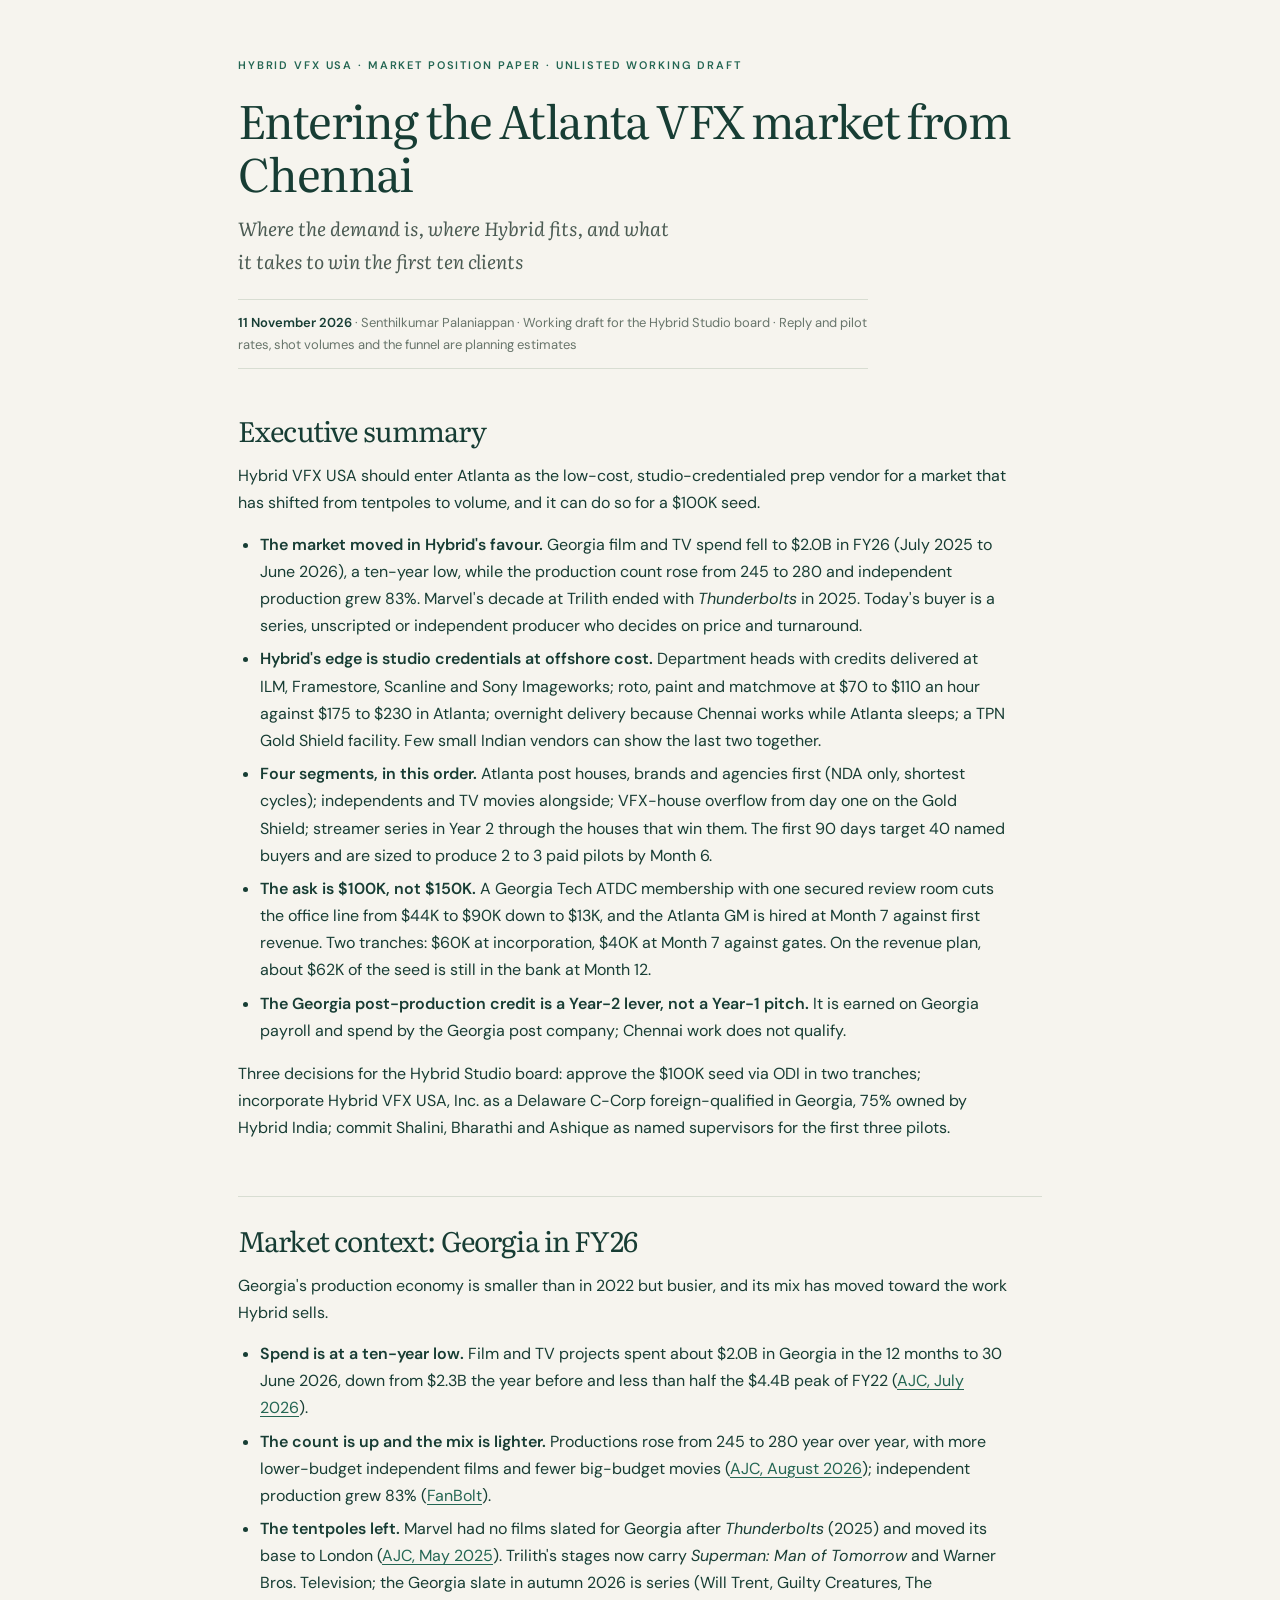
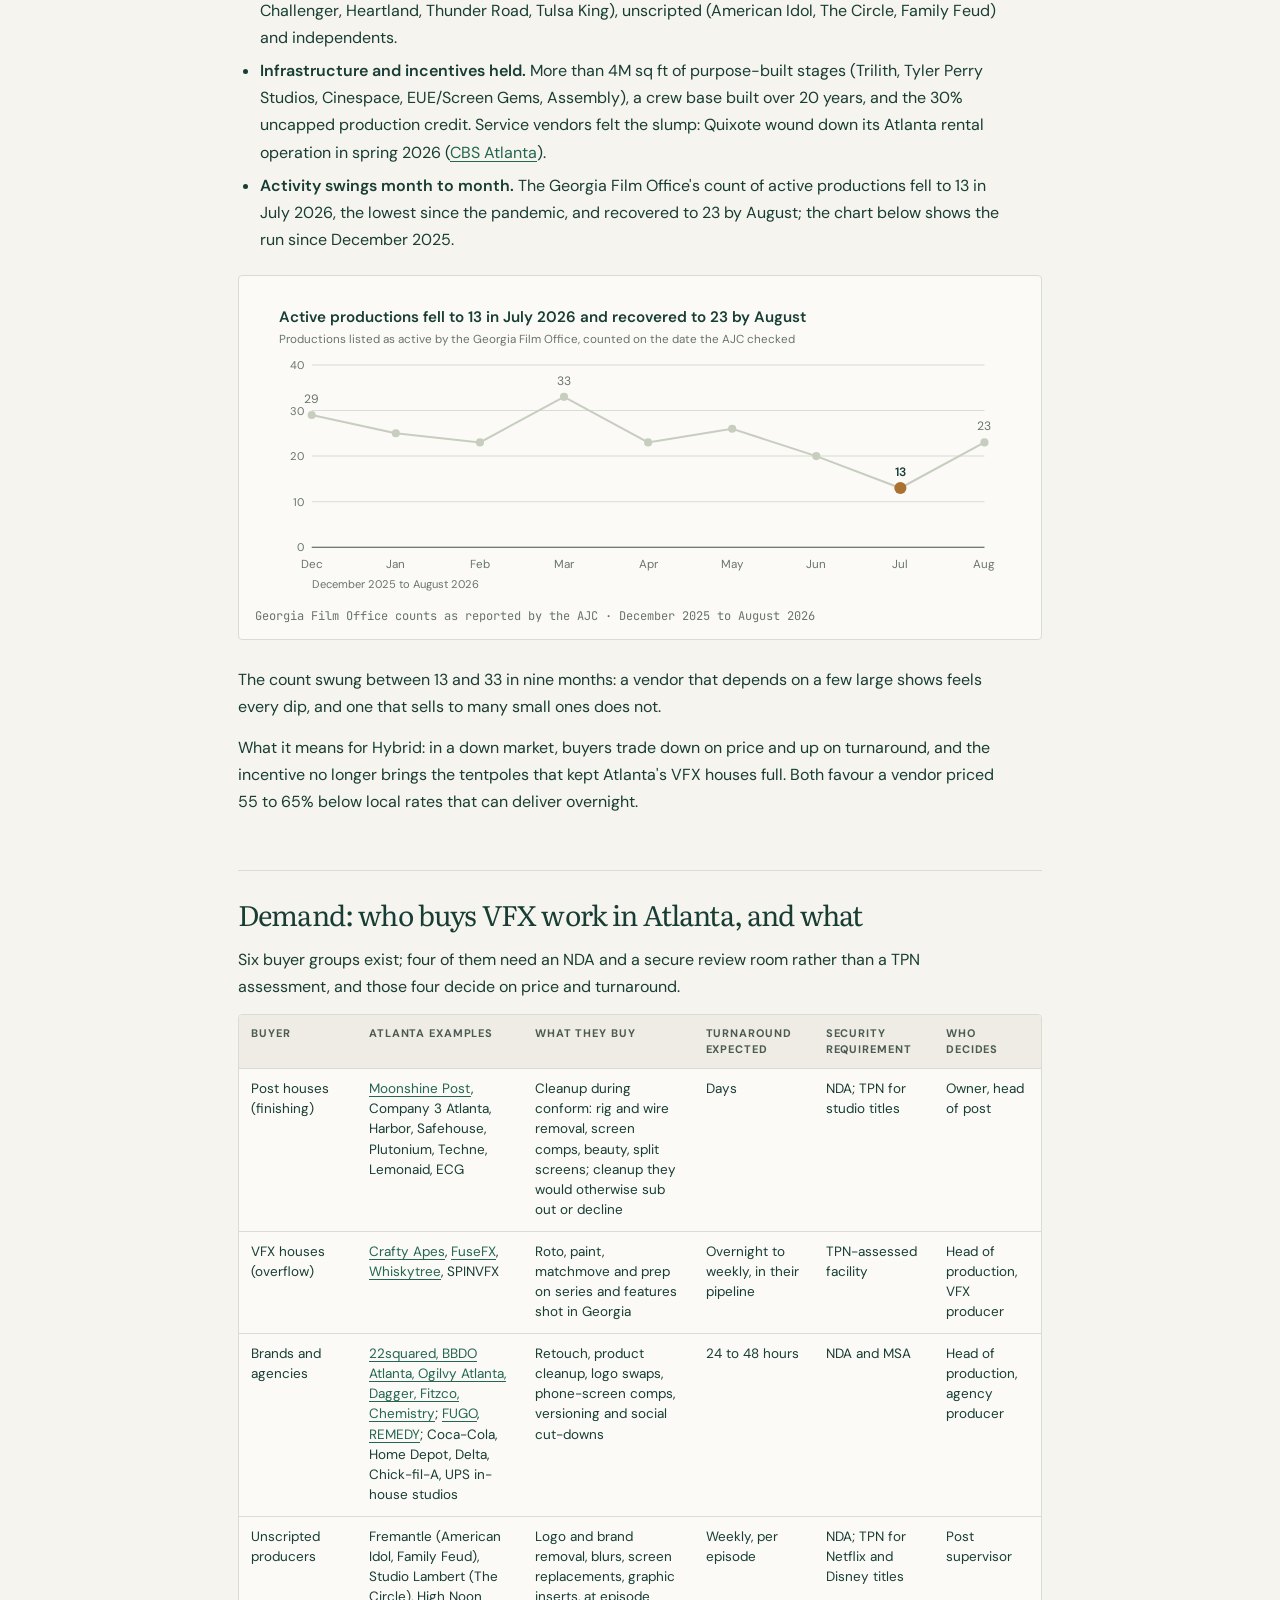
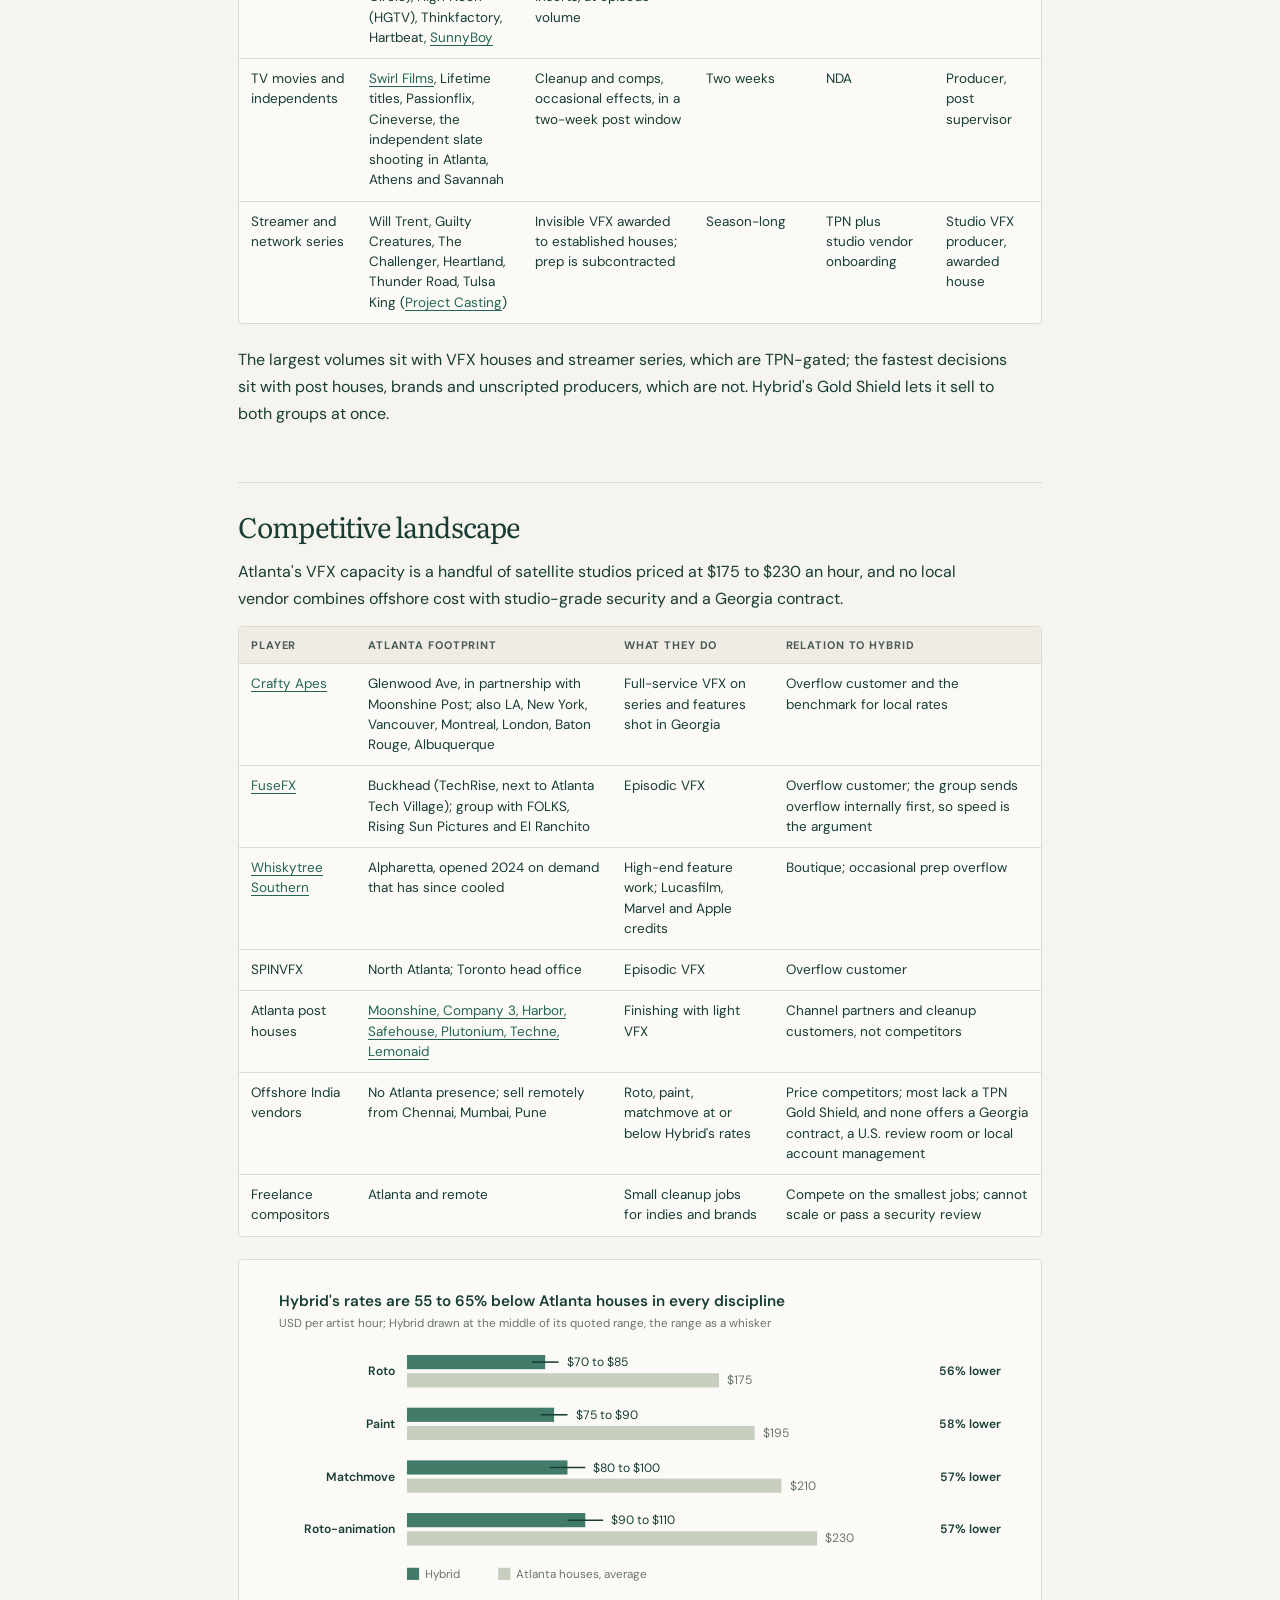
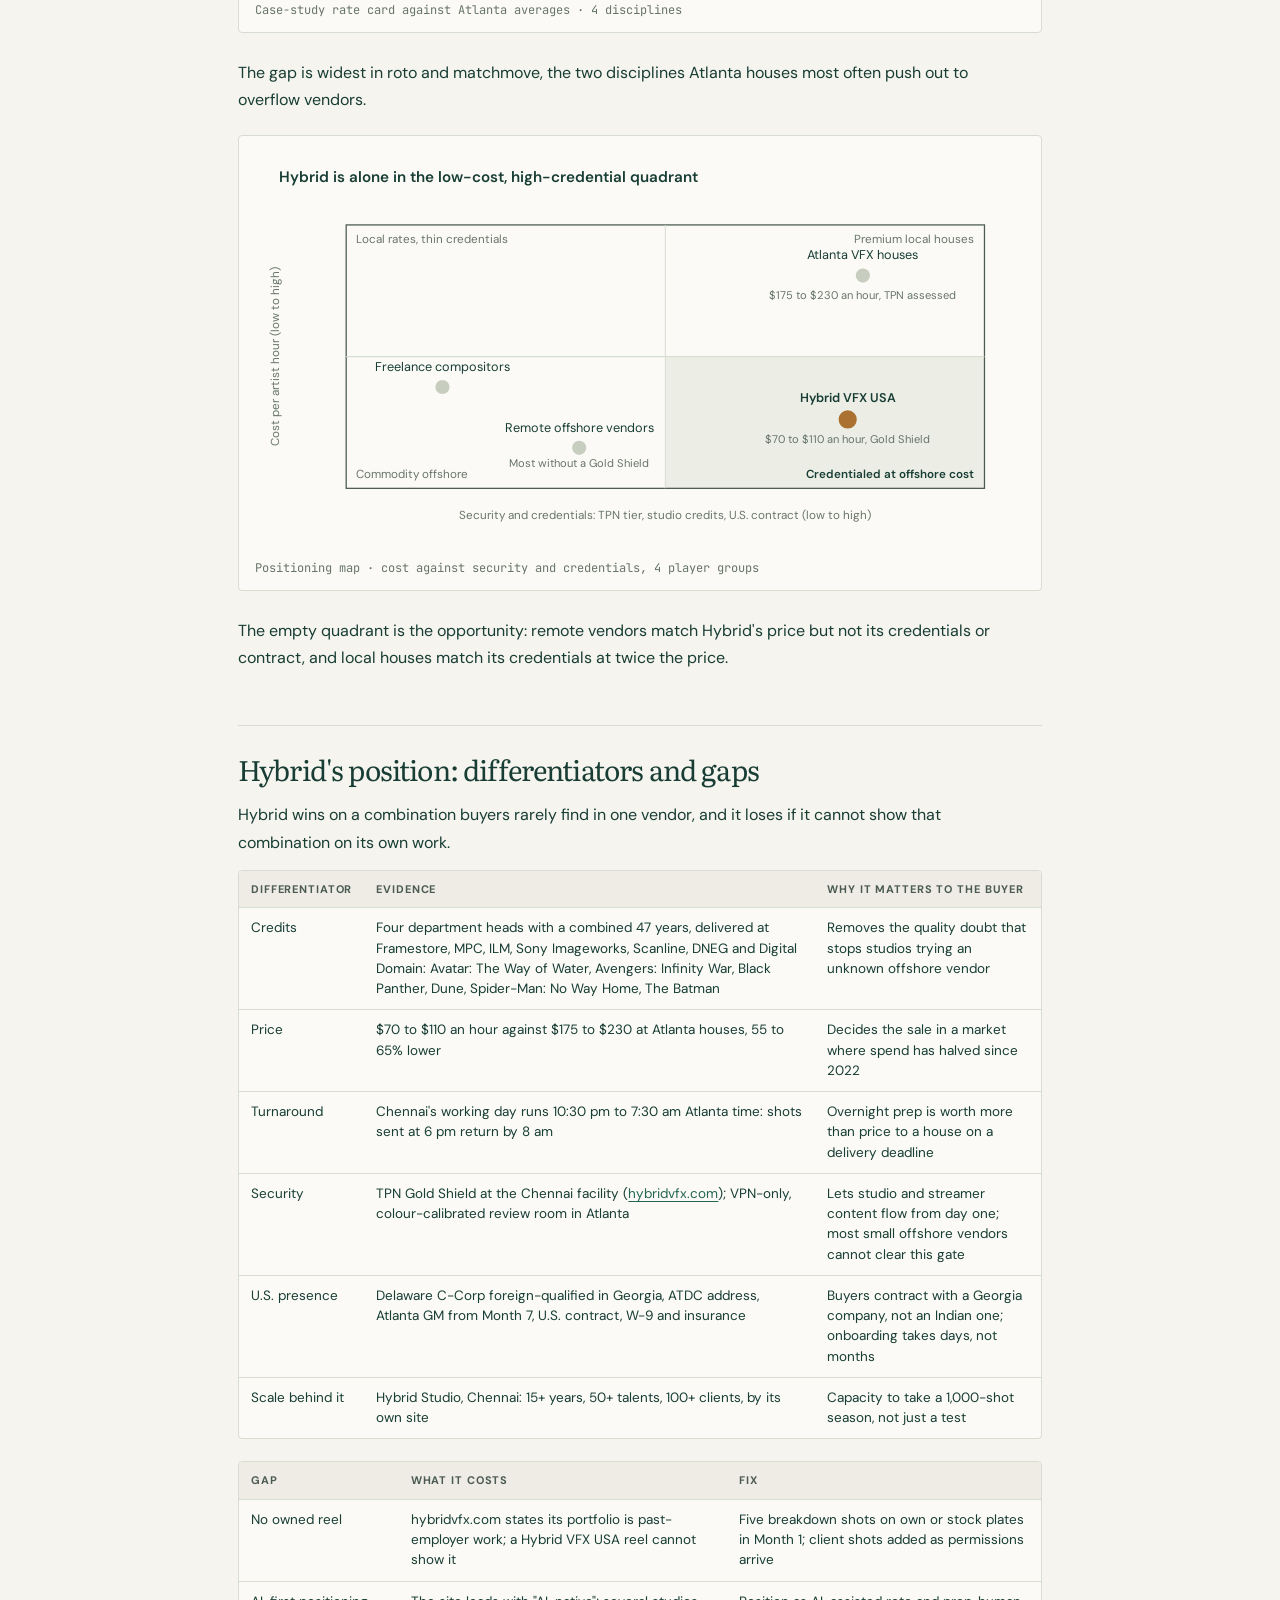
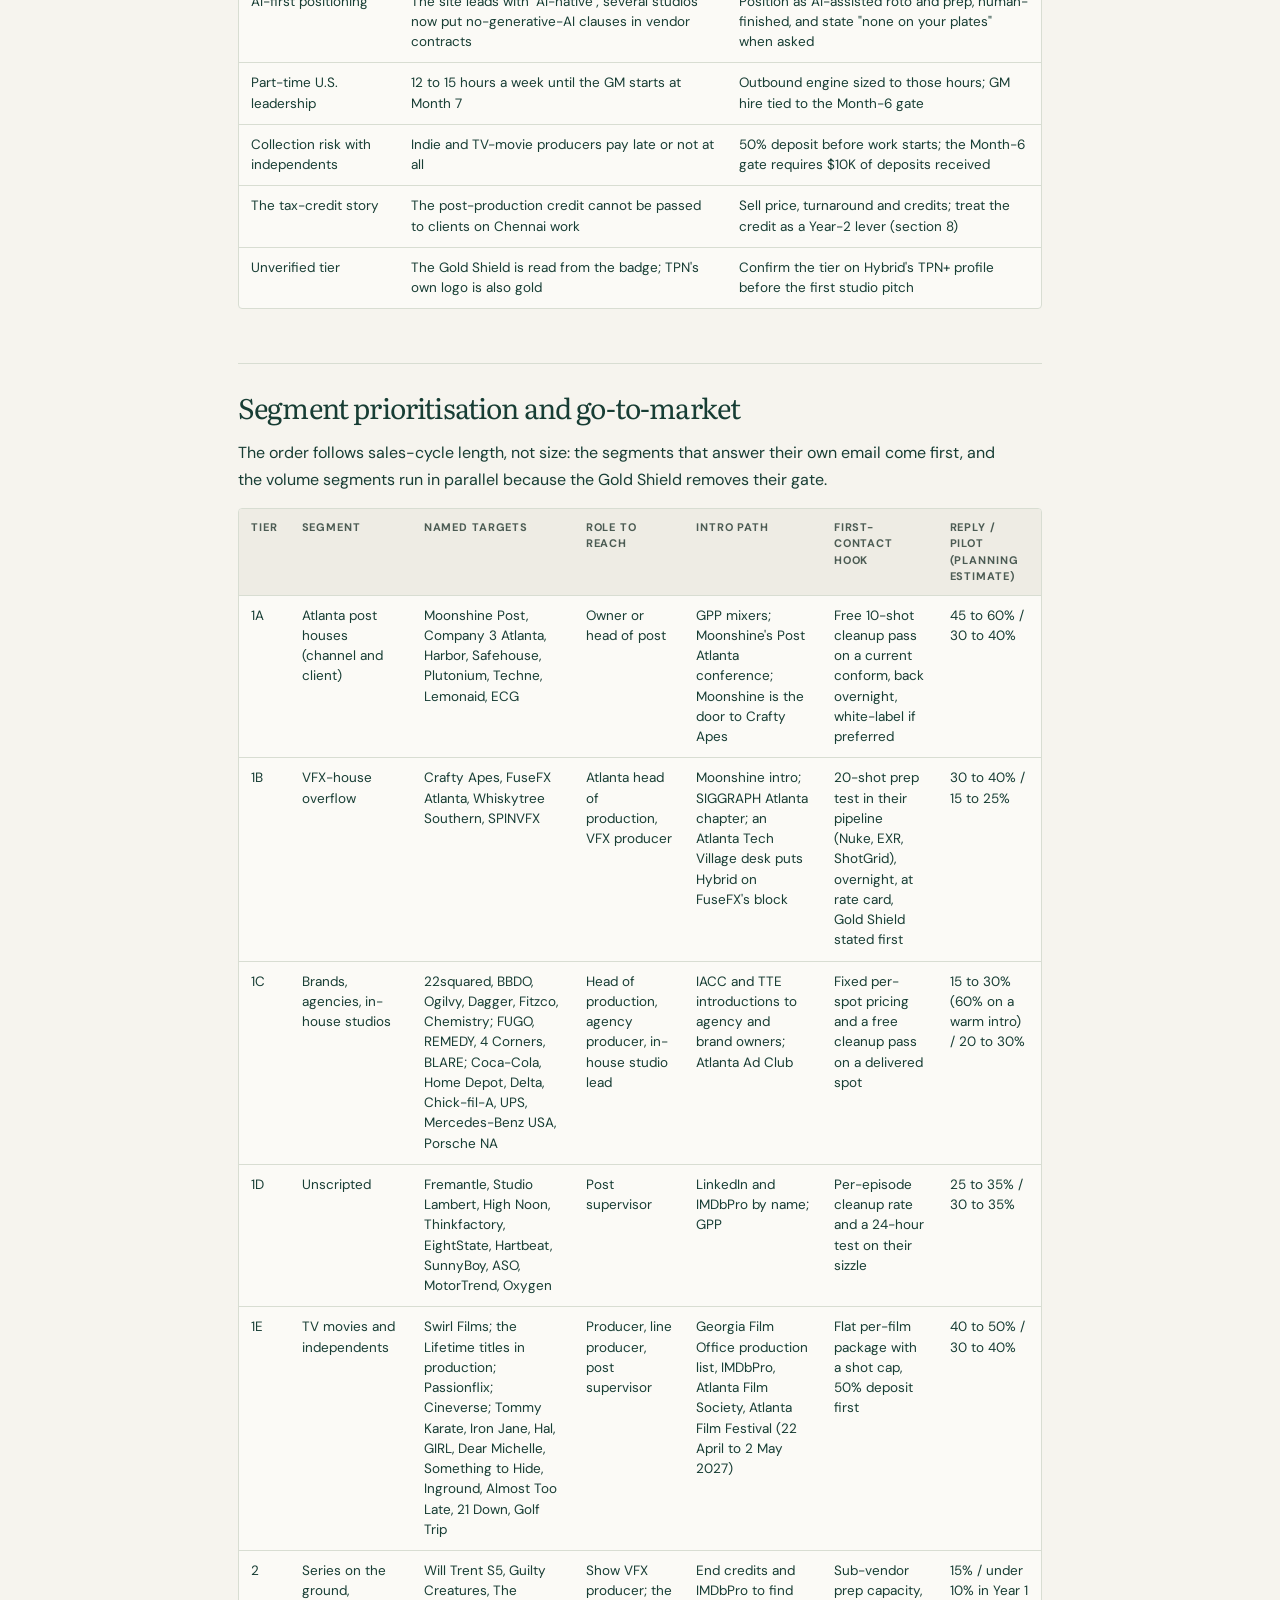
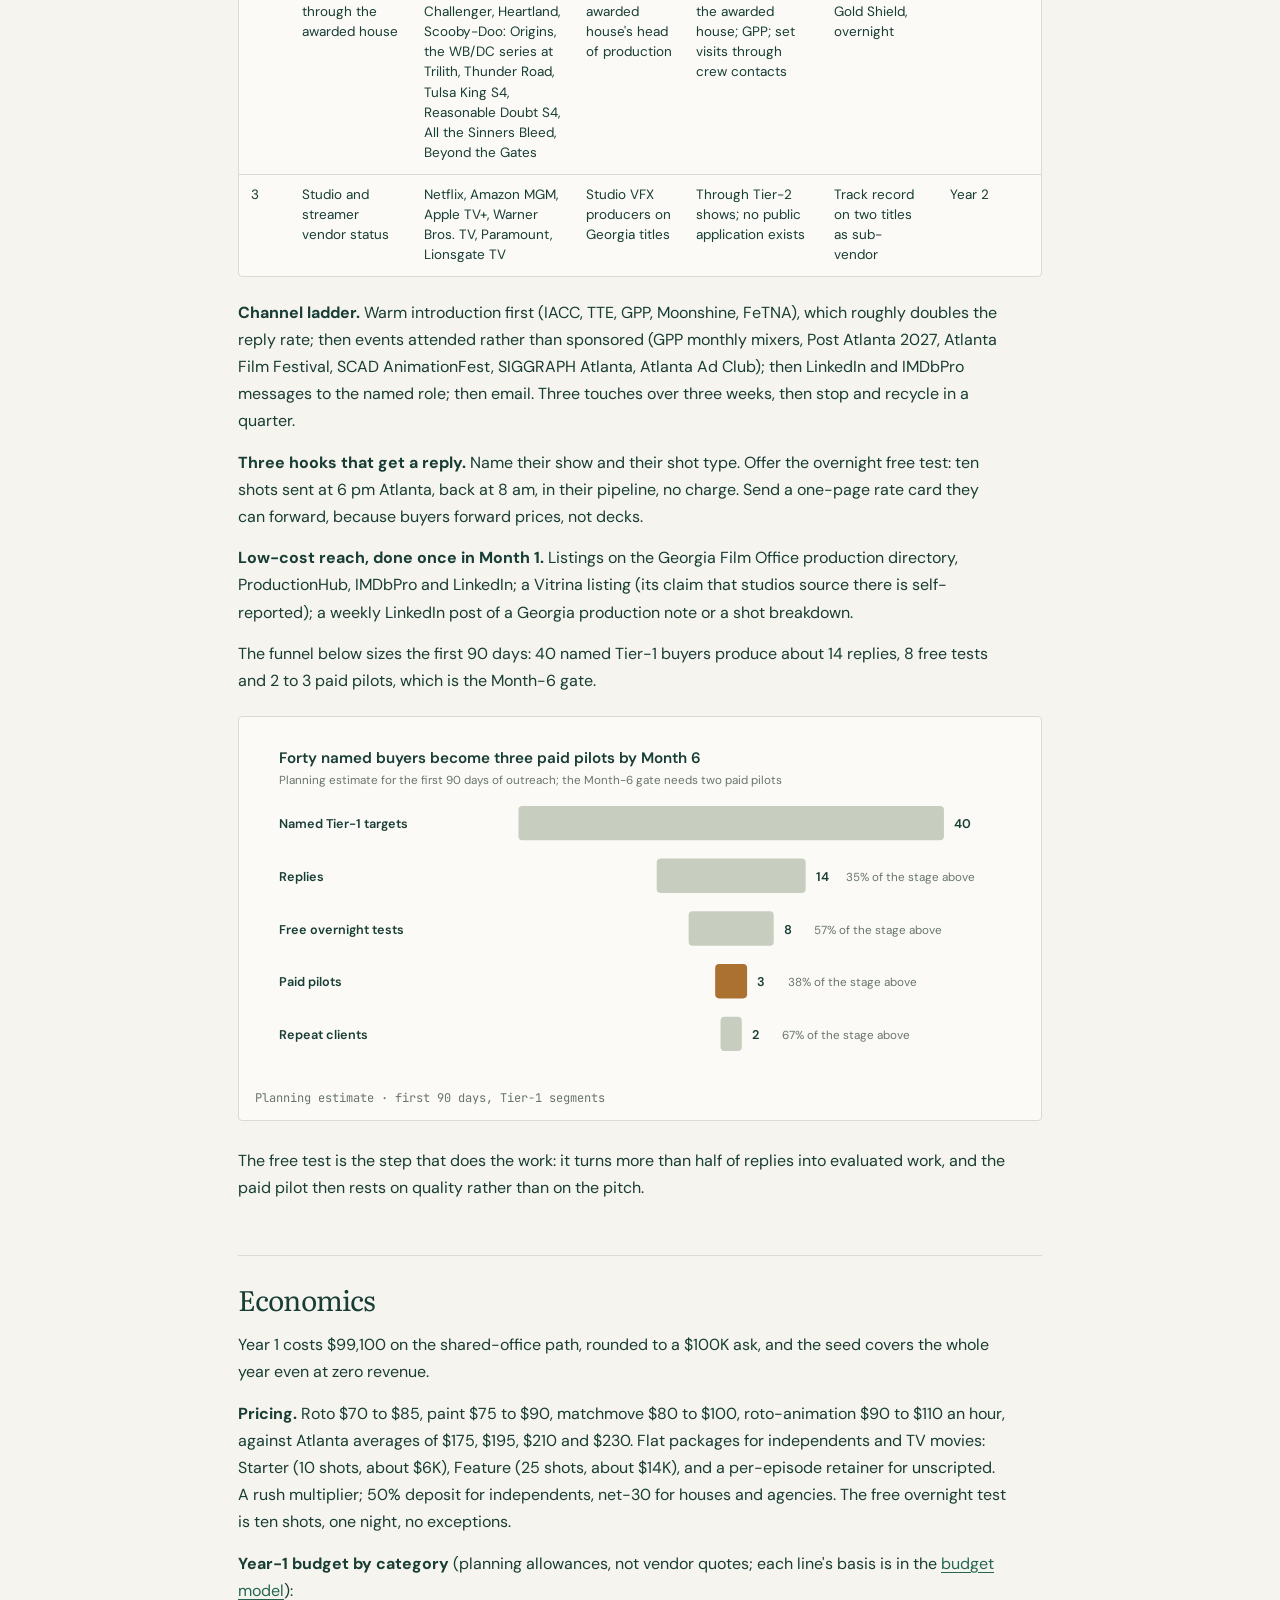
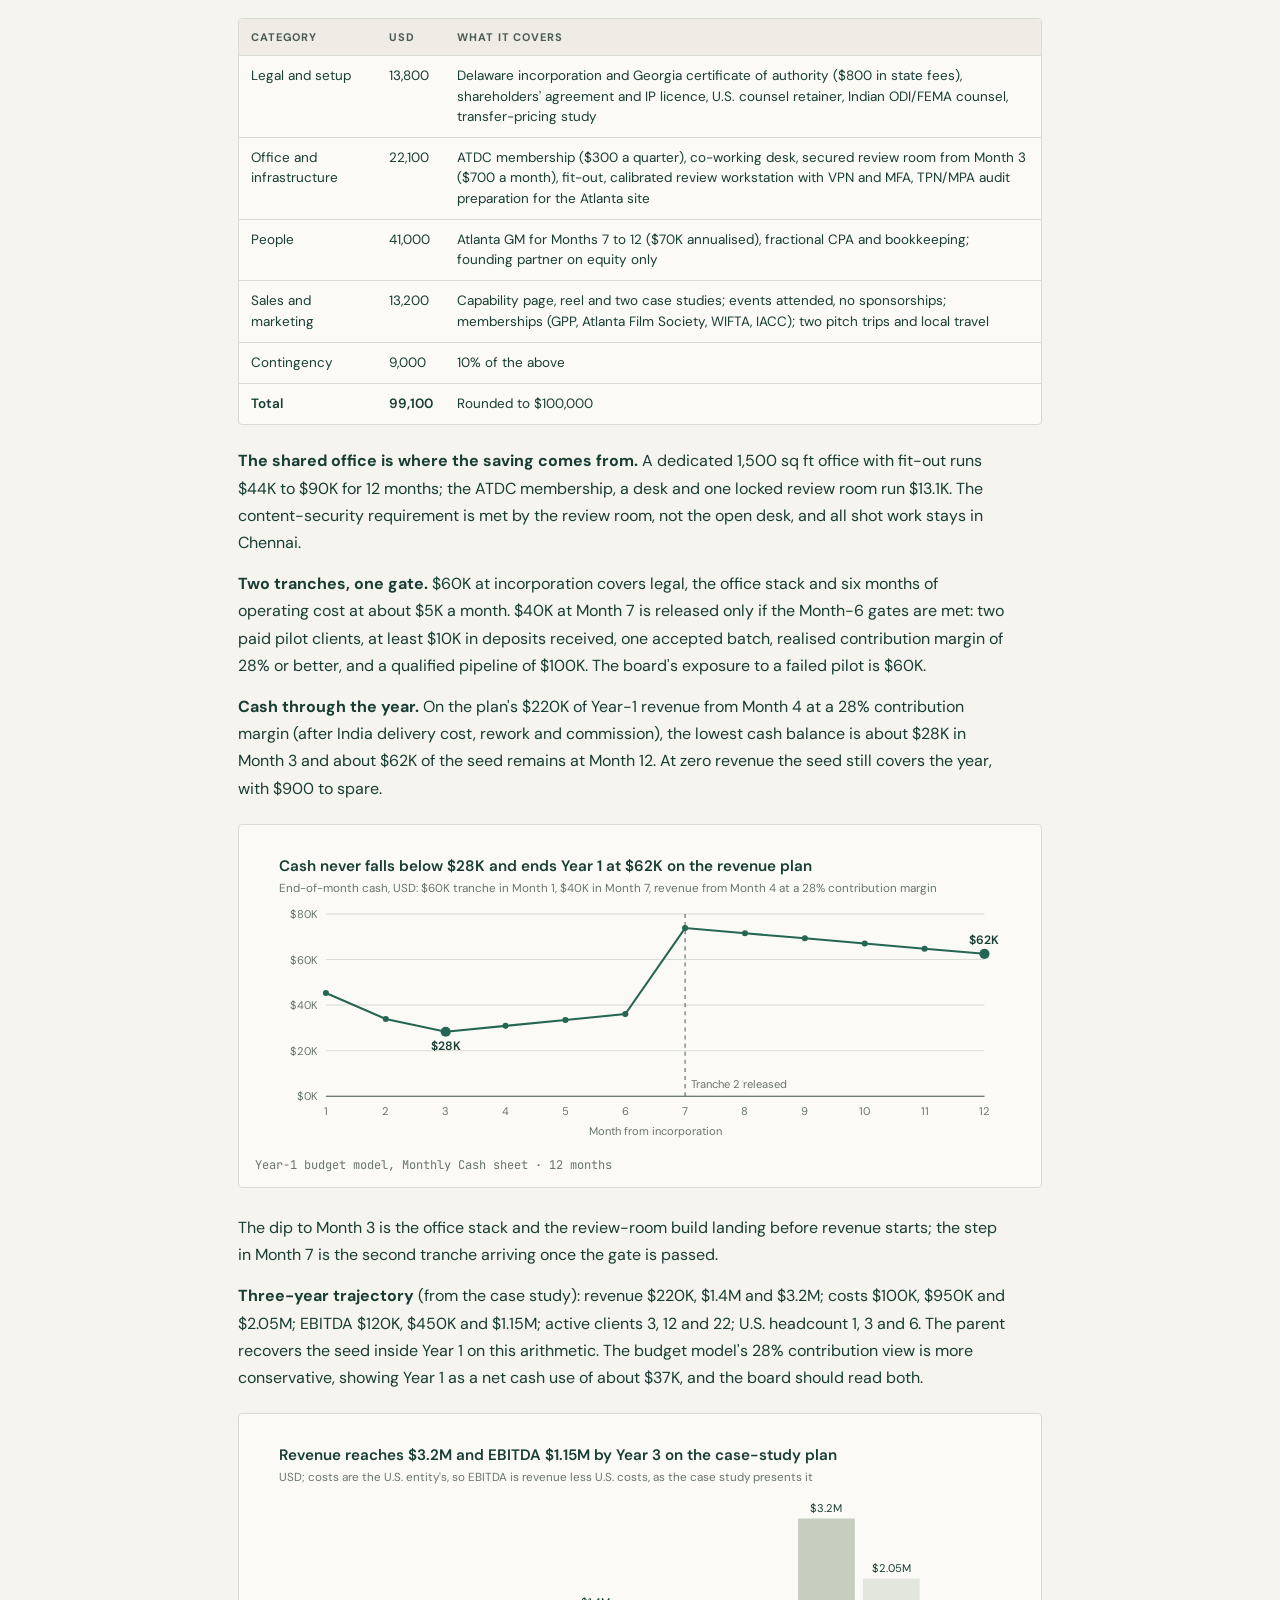
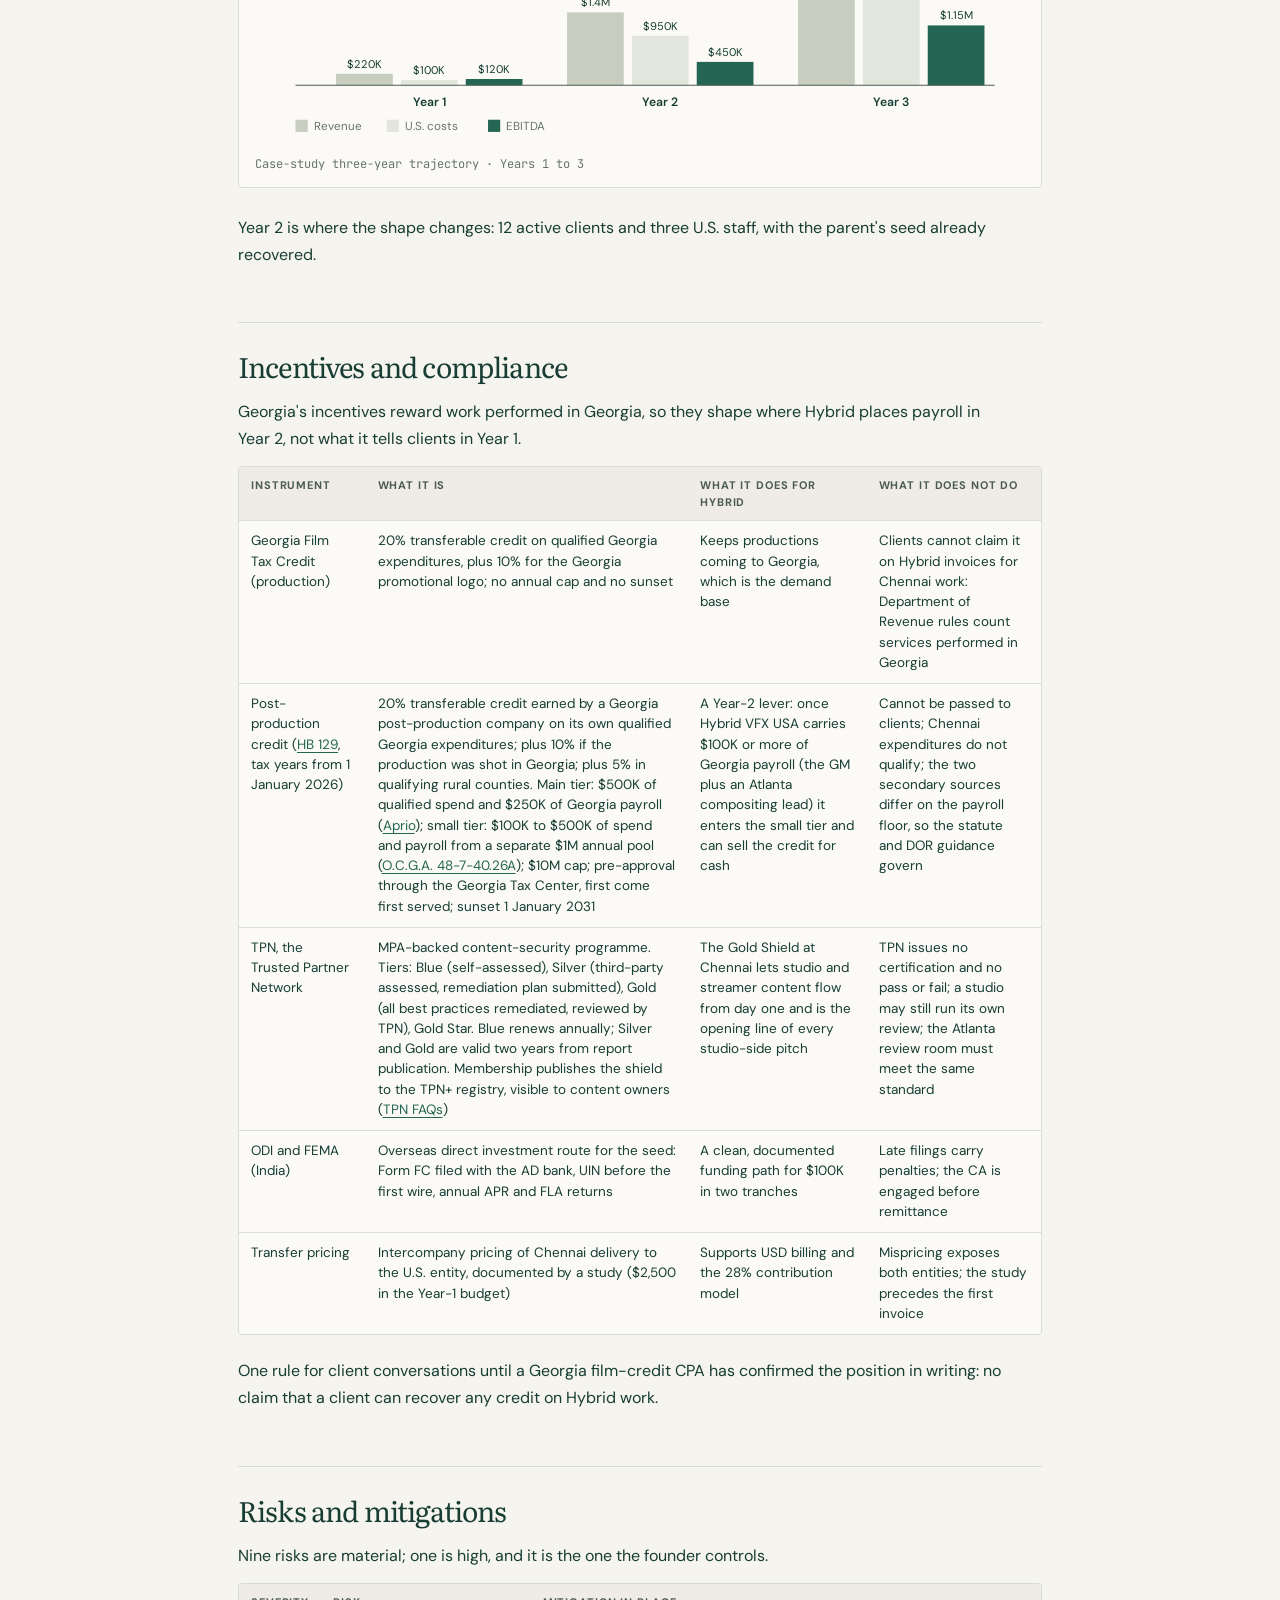
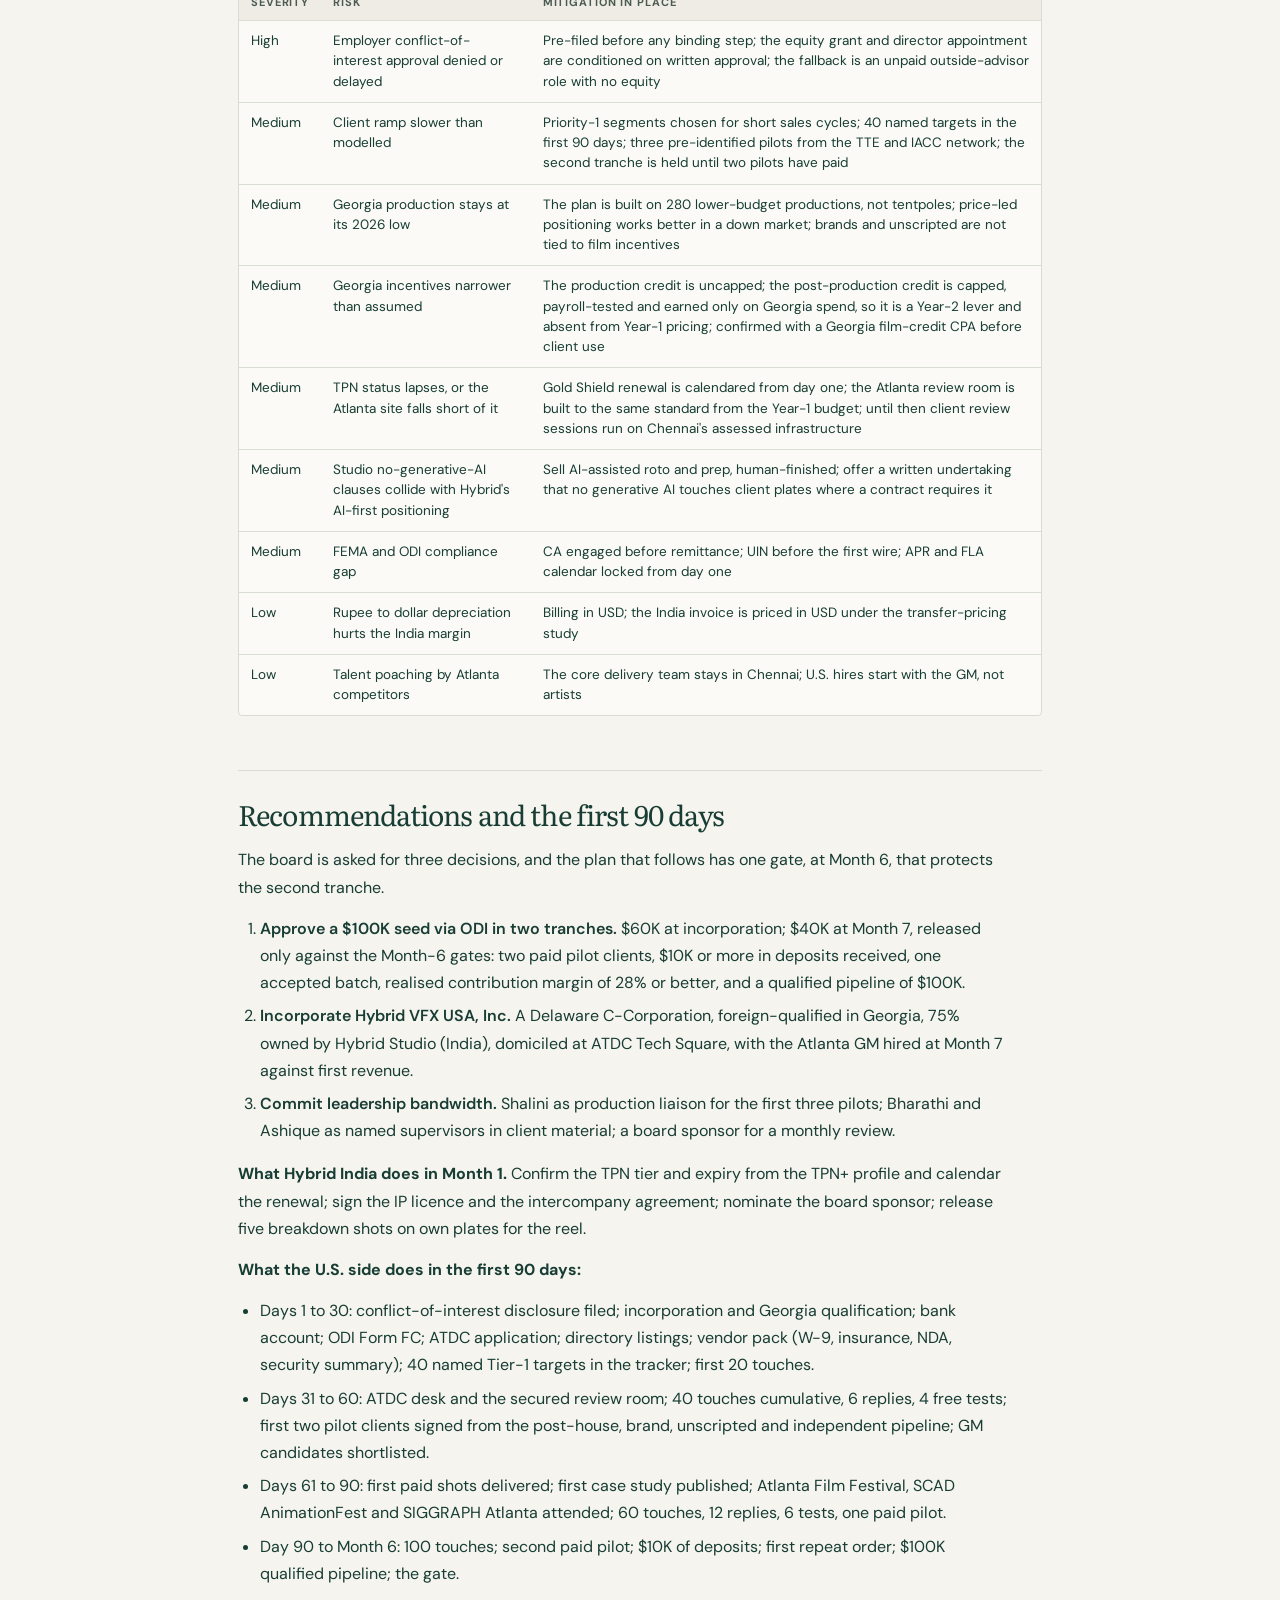
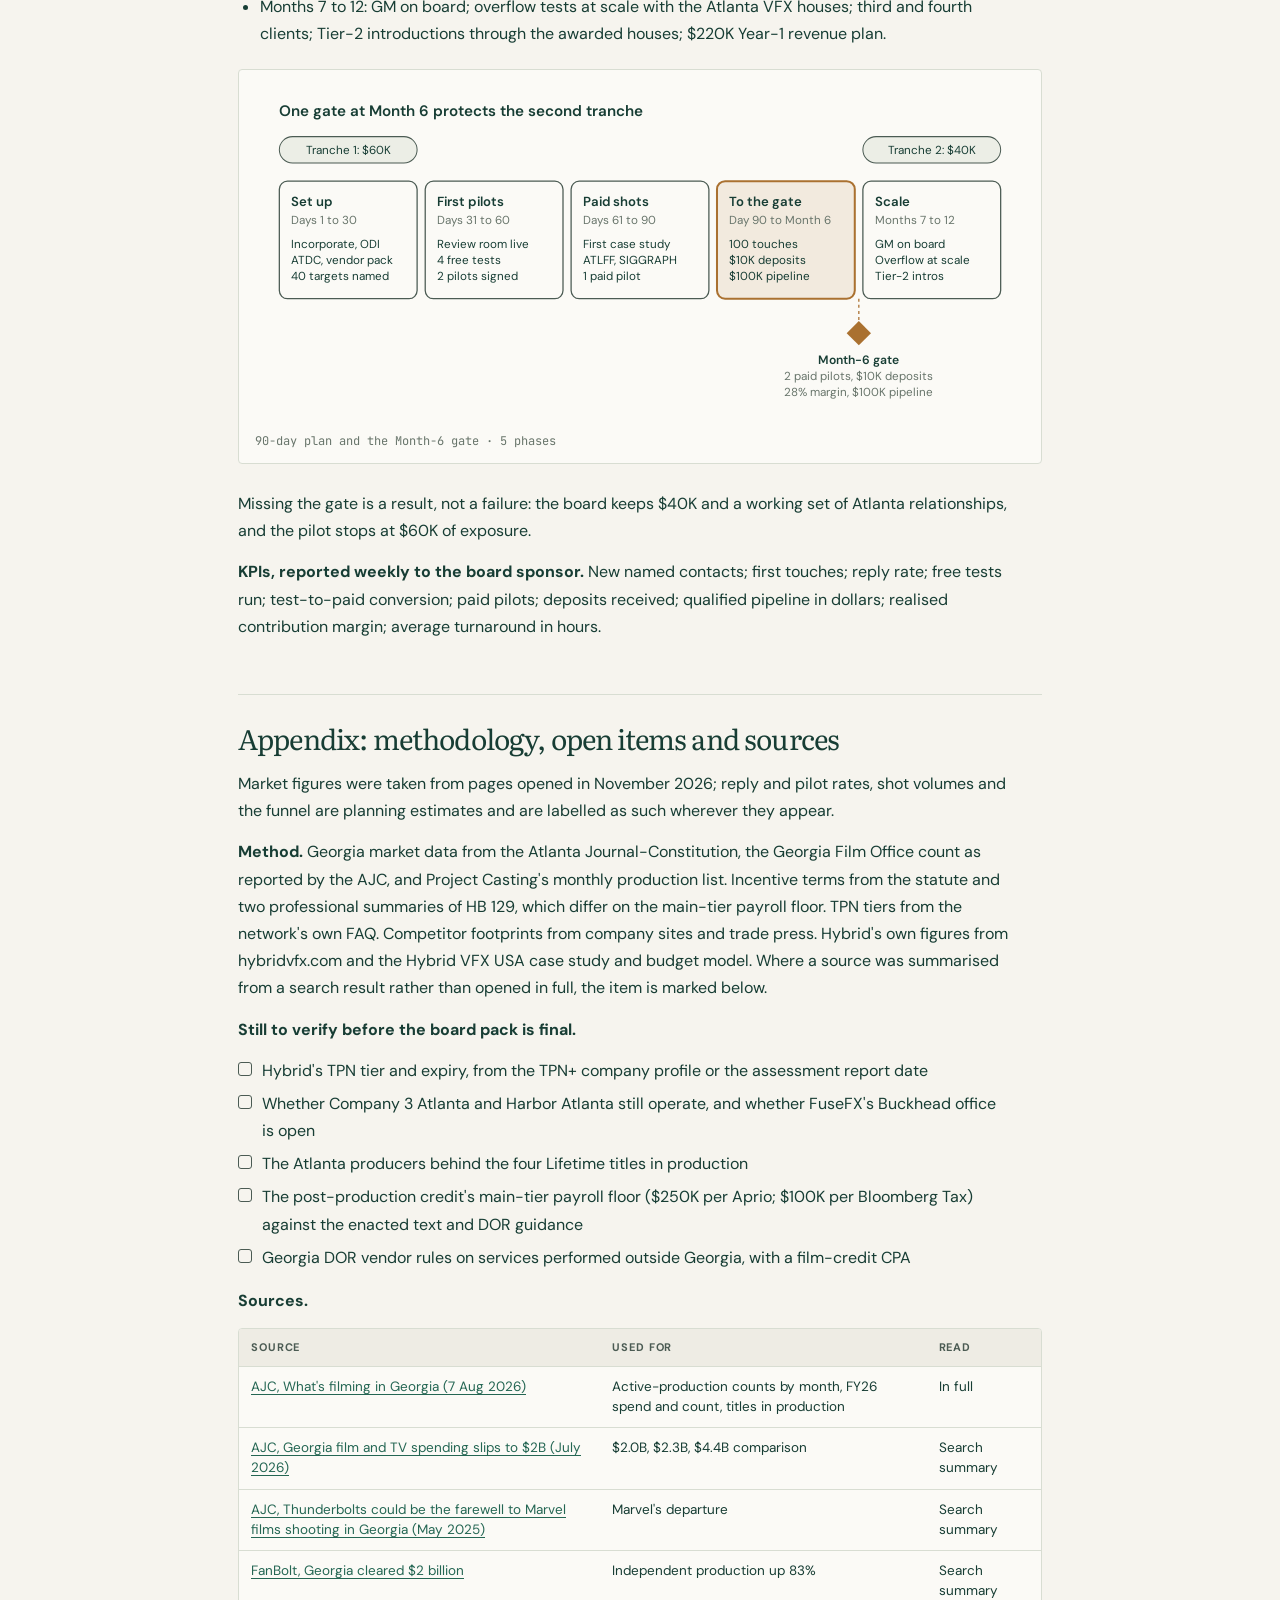
==== ventures/hybrid-vfx-usa-market-position.html @ b608e088 "Hybrid VFX USA: unlisted market position paper page Static page with seven inline SVG exhibits; mark" ====
<!DOCTYPE html>
<html lang="en">
<head>
<meta charset="utf-8">
<meta name="viewport" content="width=device-width, initial-scale=1">
<meta name="robots" content="noindex, nofollow, noarchive">
<title>Hybrid VFX USA — Market Position Paper</title>
<link rel="preconnect" href="https://fonts.googleapis.com">
<link rel="preconnect" href="https://fonts.gstatic.com" crossorigin>
<link href="https://fonts.googleapis.com/css2?family=DM+Sans:wght@400;500;600;700&family=Literata:ital,opsz,wght@0,7..72,400;0,7..72,500;1,7..72,400&family=JetBrains+Mono:wght@400;500&display=swap" rel="stylesheet">
<style>
:root{--paper:#f6f4ee;--paper-2:#eeece4;--ink:#173d34;--ink-2:#4b5b53;--mute:#68756b;--teal:#246653;--ochre:#aa7130;--rule:#d8ddd2;--sans:"DM Sans",Arial,sans-serif;--serif:"Literata",Georgia,serif;--mono:"JetBrains Mono",ui-monospace,monospace}
*{box-sizing:border-box}
body{margin:0;background:var(--paper);color:var(--ink);font-family:var(--sans);font-size:16px;line-height:1.7;-webkit-font-smoothing:antialiased}
a{color:var(--teal);text-decoration-thickness:1px;text-underline-offset:3px}
.wrap{max-width:860px;margin:0 auto;padding:56px 28px 80px}
.kicker{font-size:11px;font-weight:600;letter-spacing:.17em;text-transform:uppercase;color:var(--teal);margin:0 0 18px}
h1{font-family:var(--serif);font-weight:400;font-size:clamp(32px,4.4vw,46px);line-height:1.15;letter-spacing:-.035em;margin:0 0 14px}
.sub{font-family:var(--serif);font-style:italic;font-size:19px;color:var(--ink-2);margin:0 0 22px;max-width:40ch}
.byline{font-size:13px;color:var(--mute);border-top:1px solid var(--rule);border-bottom:1px solid var(--rule);padding:12px 0;margin:0 0 44px}
.byline b{color:var(--ink);font-weight:600}
h2{font-family:var(--serif);font-weight:400;font-size:28px;line-height:1.25;letter-spacing:-.03em;margin:54px 0 14px;padding-top:26px;border-top:1px solid var(--rule)}
h2:first-of-type{margin-top:0;border-top:0;padding-top:0}
h3{font-family:var(--serif);font-weight:400;font-size:21px;margin:30px 0 10px}
p{margin:0 0 14px;max-width:70ch}
ul,ol{margin:0 0 16px;padding-left:22px;max-width:70ch}
li{margin-bottom:6px}
li b{font-weight:600}
.tasks{list-style:none;padding-left:0}
.tasks li{display:flex;gap:10px;align-items:flex-start}
.box{flex:none;width:14px;height:14px;border:1.5px solid var(--ink-2);border-radius:3px;margin-top:5px}
.tw{overflow-x:auto;margin:14px 0 22px;border:1px solid var(--rule);border-radius:4px;background:#fbfaf6}
table{border-collapse:collapse;width:100%;font-size:13.5px;line-height:1.5}
th{background:var(--paper-2);text-align:left;font-size:11px;letter-spacing:.08em;text-transform:uppercase;padding:10px 12px;color:var(--ink-2);vertical-align:top}
td{padding:10px 12px;border-top:1px solid var(--rule);vertical-align:top}
td b{font-weight:600}
.ex{margin:22px 0 26px;padding:18px 16px 12px;border:1px solid var(--rule);border-radius:4px;background:#fbfaf6}
.ex svg{display:block;width:100%;height:auto;font-family:var(--sans)}
.ex figcaption{font-size:12px;color:var(--mute);margin-top:8px;font-family:var(--mono)}
.note{font-size:13px;color:var(--mute);margin-top:44px;padding-top:14px;border-top:1px solid var(--rule)}
@media (max-width:600px){.wrap{padding:36px 18px 60px}h2{font-size:24px}table{font-size:12.5px}}
</style>
</head>
<body>
<main class="wrap">
<p class="kicker">Hybrid VFX USA · Market position paper · Unlisted working draft</p>
<h1>Entering the Atlanta VFX market from Chennai</h1>
<p class="sub">Where the demand is, where Hybrid fits, and what it takes to win the first ten clients</p>
<p class="byline"><b>11 November 2026</b> · Senthilkumar Palaniappan · Working draft for the Hybrid Studio board · Reply and pilot rates, shot volumes and the funnel are planning estimates</p>
<h2>Executive summary</h2>
<p>Hybrid VFX USA should enter Atlanta as the low-cost, studio-credentialed prep vendor for a market that has shifted from tentpoles to volume, and it can do so for a $100K seed.</p>
<ul><li><b>The market moved in Hybrid's favour.</b> Georgia film and TV spend fell to $2.0B in FY26 (July 2025 to June 2026), a ten-year low, while the production count rose from 245 to 280 and independent production grew 83%. Marvel's decade at Trilith ended with <i>Thunderbolts</i> in 2025. Today's buyer is a series, unscripted or independent producer who decides on price and turnaround.</li><li><b>Hybrid's edge is studio credentials at offshore cost.</b> Department heads with credits delivered at ILM, Framestore, Scanline and Sony Imageworks; roto, paint and matchmove at $70 to $110 an hour against $175 to $230 in Atlanta; overnight delivery because Chennai works while Atlanta sleeps; a TPN Gold Shield facility. Few small Indian vendors can show the last two together.</li><li><b>Four segments, in this order.</b> Atlanta post houses, brands and agencies first (NDA only, shortest cycles); independents and TV movies alongside; VFX-house overflow from day one on the Gold Shield; streamer series in Year 2 through the houses that win them. The first 90 days target 40 named buyers and are sized to produce 2 to 3 paid pilots by Month 6.</li><li><b>The ask is $100K, not $150K.</b> A Georgia Tech ATDC membership with one secured review room cuts the office line from $44K to $90K down to $13K, and the Atlanta GM is hired at Month 7 against first revenue. Two tranches: $60K at incorporation, $40K at Month 7 against gates. On the revenue plan, about $62K of the seed is still in the bank at Month 12.</li><li><b>The Georgia post-production credit is a Year-2 lever, not a Year-1 pitch.</b> It is earned on Georgia payroll and spend by the Georgia post company; Chennai work does not qualify.</li></ul>
<p>Three decisions for the Hybrid Studio board: approve the $100K seed via ODI in two tranches; incorporate Hybrid VFX USA, Inc. as a Delaware C-Corp foreign-qualified in Georgia, 75% owned by Hybrid India; commit Shalini, Bharathi and Ashique as named supervisors for the first three pilots.</p>
<h2>Market context: Georgia in FY26</h2>
<p>Georgia's production economy is smaller than in 2022 but busier, and its mix has moved toward the work Hybrid sells.</p>
<ul><li><b>Spend is at a ten-year low.</b> Film and TV projects spent about $2.0B in Georgia in the 12 months to 30 June 2026, down from $2.3B the year before and less than half the $4.4B peak of FY22 (<a href="https://www.ajc.com/business/2026/07/georgia-film-and-tv-production-spending-slips-to-2b-a-10-year-low/">AJC, July 2026</a>).</li><li><b>The count is up and the mix is lighter.</b> Productions rose from 245 to 280 year over year, with more lower-budget independent films and fewer big-budget movies (<a href="https://www.ajc.com/arts-entertainment/2026/08/whats-filming-in-georgia-films-with-the-rock-kristen-stewart-pete-davidson/">AJC, August 2026</a>); independent production grew 83% (<a href="https://www.fanbolt.com/179601/georgia-just-cleared-2-billion-in-production-here-is-everything-shooting-now/">FanBolt</a>).</li><li><b>The tentpoles left.</b> Marvel had no films slated for Georgia after <i>Thunderbolts</i> (2025) and moved its base to London (<a href="https://www.ajc.com/arts-entertainment/2025/05/thunderbolts-could-be-the-farewell-to-marvel-films-shooting-in-georgia/">AJC, May 2025</a>). Trilith's stages now carry <i>Superman: Man of Tomorrow</i> and Warner Bros. Television; the Georgia slate in autumn 2026 is series (Will Trent, Guilty Creatures, The Challenger, Heartland, Thunder Road, Tulsa King), unscripted (American Idol, The Circle, Family Feud) and independents.</li><li><b>Infrastructure and incentives held.</b> More than 4M sq ft of purpose-built stages (Trilith, Tyler Perry Studios, Cinespace, EUE/Screen Gems, Assembly), a crew base built over 20 years, and the 30% uncapped production credit. Service vendors felt the slump: Quixote wound down its Atlanta rental operation in spring 2026 (<a href="https://www.cbsnews.com/atlanta/news/quixote-winds-down-operations-in-atlanta-amid-film-production-decline/">CBS Atlanta</a>).</li><li><b>Activity swings month to month.</b> The Georgia Film Office's count of active productions fell to 13 in July 2026, the lowest since the pandemic, and recovered to 23 by August; the chart below shows the run since December 2025.</li></ul>
<figure class='ex'><svg viewBox='0 0 760 300' role='img' aria-label='Active productions fell to 13 in July 2026 and recovered to 23 by August'><text x='24.0' y='28.0' font-size='15' fill='#173d34' text-anchor='start' font-weight='600' >Active productions fell to 13 in July 2026 and recovered to 23 by August</text><text x='24.0' y='48.0' font-size='11.5' fill='#68756b' text-anchor='start' font-weight='400' >Productions listed as active by the Georgia Film Office, counted on the date the AJC checked</text><line x1='56' x2='720' y1='250.0' y2='250.0' stroke='#d8ddd2'/><text x='48.0' y='254.0' font-size='11' fill='#68756b' text-anchor='end' font-weight='400' >0</text><line x1='56' x2='720' y1='205.0' y2='205.0' stroke='#d8ddd2'/><text x='48.0' y='209.0' font-size='11' fill='#68756b' text-anchor='end' font-weight='400' >10</text><line x1='56' x2='720' y1='160.0' y2='160.0' stroke='#d8ddd2'/><text x='48.0' y='164.0' font-size='11' fill='#68756b' text-anchor='end' font-weight='400' >20</text><line x1='56' x2='720' y1='115.0' y2='115.0' stroke='#d8ddd2'/><text x='48.0' y='119.0' font-size='11' fill='#68756b' text-anchor='end' font-weight='400' >30</text><line x1='56' x2='720' y1='70.0' y2='70.0' stroke='#d8ddd2'/><text x='48.0' y='74.0' font-size='11' fill='#68756b' text-anchor='end' font-weight='400' >40</text><path d='M56.0 119.5 L139.0 137.5 L222.0 146.5 L305.0 101.5 L388.0 146.5 L471.0 133.0 L554.0 160.0 L637.0 191.5 L720.0 146.5' fill='none' stroke='#c7cec0' stroke-width='2'/><circle cx='56.0' cy='119.5' r='4' fill='#c7cec0'/><text x='56.0' y='107.5' font-size='12' fill='#68756b' text-anchor='middle' font-weight='400' >29</text><text x='56.0' y='270.0' font-size='11.5' fill='#68756b' text-anchor='middle' font-weight='400' >Dec</text><circle cx='139.0' cy='137.5' r='4' fill='#c7cec0'/><text x='139.0' y='270.0' font-size='11.5' fill='#68756b' text-anchor='middle' font-weight='400' >Jan</text><circle cx='222.0' cy='146.5' r='4' fill='#c7cec0'/><text x='222.0' y='270.0' font-size='11.5' fill='#68756b' text-anchor='middle' font-weight='400' >Feb</text><circle cx='305.0' cy='101.5' r='4' fill='#c7cec0'/><text x='305.0' y='89.5' font-size='12' fill='#68756b' text-anchor='middle' font-weight='400' >33</text><text x='305.0' y='270.0' font-size='11.5' fill='#68756b' text-anchor='middle' font-weight='400' >Mar</text><circle cx='388.0' cy='146.5' r='4' fill='#c7cec0'/><text x='388.0' y='270.0' font-size='11.5' fill='#68756b' text-anchor='middle' font-weight='400' >Apr</text><circle cx='471.0' cy='133.0' r='4' fill='#c7cec0'/><text x='471.0' y='270.0' font-size='11.5' fill='#68756b' text-anchor='middle' font-weight='400' >May</text><circle cx='554.0' cy='160.0' r='4' fill='#c7cec0'/><text x='554.0' y='270.0' font-size='11.5' fill='#68756b' text-anchor='middle' font-weight='400' >Jun</text><circle cx='637.0' cy='191.5' r='6' fill='#aa7130'/><text x='637.0' y='179.5' font-size='12' fill='#173d34' text-anchor='middle' font-weight='600' >13</text><text x='637.0' y='270.0' font-size='11.5' fill='#68756b' text-anchor='middle' font-weight='400' >Jul</text><circle cx='720.0' cy='146.5' r='4' fill='#c7cec0'/><text x='720.0' y='134.5' font-size='12' fill='#68756b' text-anchor='middle' font-weight='400' >23</text><text x='720.0' y='270.0' font-size='11.5' fill='#68756b' text-anchor='middle' font-weight='400' >Aug</text><line x1='56' x2='720' y1='250' y2='250' stroke='#4b5b53'/><text x='56.0' y='290.0' font-size='11' fill='#68756b' text-anchor='start' font-weight='400' >December 2025 to August 2026</text></svg><figcaption>Georgia Film Office counts as reported by the AJC · December 2025 to August 2026</figcaption></figure>
<p>The count swung between 13 and 33 in nine months: a vendor that depends on a few large shows feels every dip, and one that sells to many small ones does not.</p>
<p>What it means for Hybrid: in a down market, buyers trade down on price and up on turnaround, and the incentive no longer brings the tentpoles that kept Atlanta's VFX houses full. Both favour a vendor priced 55 to 65% below local rates that can deliver overnight.</p>
<h2>Demand: who buys VFX work in Atlanta, and what</h2>
<p>Six buyer groups exist; four of them need an NDA and a secure review room rather than a TPN assessment, and those four decide on price and turnaround.</p>
<div class='tw'><table><thead><tr><th>Buyer</th><th>Atlanta examples</th><th>What they buy</th><th>Turnaround expected</th><th>Security requirement</th><th>Who decides</th></tr></thead><tbody><tr><td>Post houses (finishing)</td><td><a href="https://www.moonshinepost.com/about/">Moonshine Post</a>, Company 3 Atlanta, Harbor, Safehouse, Plutonium, Techne, Lemonaid, ECG</td><td>Cleanup during conform: rig and wire removal, screen comps, beauty, split screens; cleanup they would otherwise sub out or decline</td><td>Days</td><td>NDA; TPN for studio titles</td><td>Owner, head of post</td></tr><tr><td>VFX houses (overflow)</td><td><a href="https://www.moonshinepost.com/vfx/">Crafty Apes</a>, <a href="https://whatnowatlanta.com/fusefx-to-open-buckhead-visual-effects-studio-in-august/">FuseFX</a>, <a href="https://deadline.com/2024/01/vfx-whiskytree-georgia-studio-demand-1235804525/">Whiskytree</a>, SPINVFX</td><td>Roto, paint, matchmove and prep on series and features shot in Georgia</td><td>Overnight to weekly, in their pipeline</td><td>TPN-assessed facility</td><td>Head of production, VFX producer</td></tr><tr><td>Brands and agencies</td><td><a href="https://adcurrent.ai/lists/agencies-in-atlanta">22squared, BBDO Atlanta, Ogilvy Atlanta, Dagger, Fitzco, Chemistry</a>; <a href="https://fugostudios.com/atlanta-commercial-video-production/">FUGO</a>, <a href="https://remedyfilms.com/">REMEDY</a>; Coca-Cola, Home Depot, Delta, Chick-fil-A, UPS in-house studios</td><td>Retouch, product cleanup, logo swaps, phone-screen comps, versioning and social cut-downs</td><td>24 to 48 hours</td><td>NDA and MSA</td><td>Head of production, agency producer</td></tr><tr><td>Unscripted producers</td><td>Fremantle (American Idol, Family Feud), Studio Lambert (The Circle), High Noon (HGTV), Thinkfactory, Hartbeat, <a href="https://realscreen.com/2026/08/25/exclusive-sunnyboy-entertainment-doubles-down-on-doc-unscripted-with-expansion-into-atlanta/">SunnyBoy</a></td><td>Logo and brand removal, blurs, screen replacements, graphic inserts, at episode volume</td><td>Weekly, per episode</td><td>NDA; TPN for Netflix and Disney titles</td><td>Post supervisor</td></tr><tr><td>TV movies and independents</td><td><a href="https://variety.com/2020/tv/news/swirl-films-eric-tomosunas-production-gray-television-1234748894/">Swirl Films</a>, Lifetime titles, Passionflix, Cineverse, the independent slate shooting in Atlanta, Athens and Savannah</td><td>Cleanup and comps, occasional effects, in a two-week post window</td><td>Two weeks</td><td>NDA</td><td>Producer, post supervisor</td></tr><tr><td>Streamer and network series</td><td>Will Trent, Guilty Creatures, The Challenger, Heartland, Thunder Road, Tulsa King (<a href="https://projectcasting.com/blog/news/now-filming-in-georgia">Project Casting</a>)</td><td>Invisible VFX awarded to established houses; prep is subcontracted</td><td>Season-long</td><td>TPN plus studio vendor onboarding</td><td>Studio VFX producer, awarded house</td></tr></tbody></table></div>
<p>The largest volumes sit with VFX houses and streamer series, which are TPN-gated; the fastest decisions sit with post houses, brands and unscripted producers, which are not. Hybrid's Gold Shield lets it sell to both groups at once.</p>
<h2>Competitive landscape</h2>
<p>Atlanta's VFX capacity is a handful of satellite studios priced at $175 to $230 an hour, and no local vendor combines offshore cost with studio-grade security and a Georgia contract.</p>
<div class='tw'><table><thead><tr><th>Player</th><th>Atlanta footprint</th><th>What they do</th><th>Relation to Hybrid</th></tr></thead><tbody><tr><td><a href="https://www.moonshinepost.com/vfx/">Crafty Apes</a></td><td>Glenwood Ave, in partnership with Moonshine Post; also LA, New York, Vancouver, Montreal, London, Baton Rouge, Albuquerque</td><td>Full-service VFX on series and features shot in Georgia</td><td>Overflow customer and the benchmark for local rates</td></tr><tr><td><a href="https://whatnowatlanta.com/fusefx-to-open-buckhead-visual-effects-studio-in-august/">FuseFX</a></td><td>Buckhead (TechRise, next to Atlanta Tech Village); group with FOLKS, Rising Sun Pictures and El Ranchito</td><td>Episodic VFX</td><td>Overflow customer; the group sends overflow internally first, so speed is the argument</td></tr><tr><td><a href="https://deadline.com/2024/01/vfx-whiskytree-georgia-studio-demand-1235804525/">Whiskytree Southern</a></td><td>Alpharetta, opened 2024 on demand that has since cooled</td><td>High-end feature work; Lucasfilm, Marvel and Apple credits</td><td>Boutique; occasional prep overflow</td></tr><tr><td>SPINVFX</td><td>North Atlanta; Toronto head office</td><td>Episodic VFX</td><td>Overflow customer</td></tr><tr><td>Atlanta post houses</td><td><a href="https://fabric.so/best/post-production-atlanta">Moonshine, Company 3, Harbor, Safehouse, Plutonium, Techne, Lemonaid</a></td><td>Finishing with light VFX</td><td>Channel partners and cleanup customers, not competitors</td></tr><tr><td>Offshore India vendors</td><td>No Atlanta presence; sell remotely from Chennai, Mumbai, Pune</td><td>Roto, paint, matchmove at or below Hybrid's rates</td><td>Price competitors; most lack a TPN Gold Shield, and none offers a Georgia contract, a U.S. review room or local account management</td></tr><tr><td>Freelance compositors</td><td>Atlanta and remote</td><td>Small cleanup jobs for indies and brands</td><td>Compete on the smallest jobs; cannot scale or pass a security review</td></tr></tbody></table></div>
<figure class='ex'><svg viewBox='0 0 760 310' role='img' aria-label='Hybrid rates are 55 to 65 percent below Atlanta houses in every discipline'><text x='24.0' y='28.0' font-size='15' fill='#173d34' text-anchor='start' font-weight='600' >Hybrid's rates are 55 to 65% below Atlanta houses in every discipline</text><text x='24.0' y='48.0' font-size='11.5' fill='#68756b' text-anchor='start' font-weight='400' >USD per artist hour; Hybrid drawn at the middle of its quoted range, the range as a whisker</text><text x='138.0' y='96.0' font-size='12' fill='#173d34' text-anchor='end' font-weight='600' >Roto</text><rect x='150' y='76' width='136.4' height='14' fill='#246653' fill-opacity='0.85'/><line x1='273.2' x2='299.6' y1='83.0' y2='83.0' stroke='#173d34' stroke-width='1.5'/><text x='307.6' y='87.0' font-size='12' fill='#173d34' text-anchor='start' font-weight='400' >$70 to $85</text><rect x='150' y='94' width='308.0' height='14' fill='#c7cec0'/><text x='466.0' y='105.0' font-size='12' fill='#68756b' text-anchor='start' font-weight='400' >$175</text><text x='736.0' y='96.0' font-size='12' fill='#173d34' text-anchor='end' font-weight='600' >56% lower</text><text x='138.0' y='148.0' font-size='12' fill='#173d34' text-anchor='end' font-weight='600' >Paint</text><rect x='150' y='128' width='145.2' height='14' fill='#246653' fill-opacity='0.85'/><line x1='282.0' x2='308.4' y1='135.0' y2='135.0' stroke='#173d34' stroke-width='1.5'/><text x='316.4' y='139.0' font-size='12' fill='#173d34' text-anchor='start' font-weight='400' >$75 to $90</text><rect x='150' y='146' width='343.2' height='14' fill='#c7cec0'/><text x='501.2' y='157.0' font-size='12' fill='#68756b' text-anchor='start' font-weight='400' >$195</text><text x='736.0' y='148.0' font-size='12' fill='#173d34' text-anchor='end' font-weight='600' >58% lower</text><text x='138.0' y='200.0' font-size='12' fill='#173d34' text-anchor='end' font-weight='600' >Matchmove</text><rect x='150' y='180' width='158.4' height='14' fill='#246653' fill-opacity='0.85'/><line x1='290.8' x2='326.0' y1='187.0' y2='187.0' stroke='#173d34' stroke-width='1.5'/><text x='334.0' y='191.0' font-size='12' fill='#173d34' text-anchor='start' font-weight='400' >$80 to $100</text><rect x='150' y='198' width='369.6' height='14' fill='#c7cec0'/><text x='527.6' y='209.0' font-size='12' fill='#68756b' text-anchor='start' font-weight='400' >$210</text><text x='736.0' y='200.0' font-size='12' fill='#173d34' text-anchor='end' font-weight='600' >57% lower</text><text x='138.0' y='252.0' font-size='12' fill='#173d34' text-anchor='end' font-weight='600' >Roto-animation</text><rect x='150' y='232' width='176.0' height='14' fill='#246653' fill-opacity='0.85'/><line x1='308.4' x2='343.6' y1='239.0' y2='239.0' stroke='#173d34' stroke-width='1.5'/><text x='351.6' y='243.0' font-size='12' fill='#173d34' text-anchor='start' font-weight='400' >$90 to $110</text><rect x='150' y='250' width='404.8' height='14' fill='#c7cec0'/><text x='562.8' y='261.0' font-size='12' fill='#68756b' text-anchor='start' font-weight='400' >$230</text><text x='736.0' y='252.0' font-size='12' fill='#173d34' text-anchor='end' font-weight='600' >57% lower</text><rect x='150' y='286' width='12' height='12' fill='#246653' fill-opacity='0.85'/><text x='168.0' y='296.0' font-size='11.5' fill='#68756b' text-anchor='start' font-weight='400' >Hybrid</text><rect x='240' y='286' width='12' height='12' fill='#c7cec0'/><text x='258.0' y='296.0' font-size='11.5' fill='#68756b' text-anchor='start' font-weight='400' >Atlanta houses, average</text></svg><figcaption>Case-study rate card against Atlanta averages · 4 disciplines</figcaption></figure>
<p>The gap is widest in roto and matchmove, the two disciplines Atlanta houses most often push out to overflow vendors.</p>
<figure class='ex'><svg viewBox='0 0 760 390' role='img' aria-label='Hybrid is alone in the low-cost, high-credential quadrant'><text x='24.0' y='28.0' font-size='15' fill='#173d34' text-anchor='start' font-weight='600' >Hybrid is alone in the low-cost, high-credential quadrant</text><rect x='405.0' y='200.0' width='315.0' height='130.0' fill='#eceee6'/><rect x='90' y='70' width='630' height='260' fill='none' stroke='#4b5b53' stroke-width='1.25'/><line x1='405.0' x2='405.0' y1='70' y2='330' stroke='#d8ddd2'/><line x1='90' x2='720' y1='200.0' y2='200.0' stroke='#d8ddd2'/><text x='100.0' y='88.0' font-size='11.5' fill='#68756b' text-anchor='start' font-weight='400' >Local rates, thin credentials</text><text x='710.0' y='88.0' font-size='11.5' fill='#68756b' text-anchor='end' font-weight='400' >Premium local houses</text><text x='100.0' y='320.0' font-size='11.5' fill='#68756b' text-anchor='start' font-weight='400' >Commodity offshore</text><text x='710.0' y='320.0' font-size='11.5' fill='#173d34' text-anchor='end' font-weight='600' >Credentialed at offshore cost</text><circle cx='600' cy='120' r='7' fill='#c7cec0'/><text x='600.0' y='104.0' font-size='12.5' fill='#173d34' text-anchor='middle' font-weight='400' >Atlanta VFX houses</text><text x='600.0' y='143.0' font-size='11' fill='#68756b' text-anchor='middle' font-weight='400' >$175 to $230 an hour, TPN assessed</text><circle cx='185' cy='230' r='7' fill='#c7cec0'/><text x='185.0' y='214.0' font-size='12.5' fill='#173d34' text-anchor='middle' font-weight='400' >Freelance compositors</text><circle cx='320' cy='290' r='7' fill='#c7cec0'/><text x='320.0' y='274.0' font-size='12.5' fill='#173d34' text-anchor='middle' font-weight='400' >Remote offshore vendors</text><text x='320.0' y='309.0' font-size='11' fill='#68756b' text-anchor='middle' font-weight='400' >Most without a Gold Shield</text><circle cx='585' cy='262' r='9' fill='#aa7130'/><text x='585.0' y='245.0' font-size='12.5' fill='#173d34' text-anchor='middle' font-weight='600' >Hybrid VFX USA</text><text x='585.0' y='285.0' font-size='11' fill='#68756b' text-anchor='middle' font-weight='400' >$70 to $110 an hour, Gold Shield</text><text x='405.0' y='360.0' font-size='11.5' fill='#68756b' text-anchor='middle' font-weight='400' >Security and credentials: TPN tier, studio credits, U.S. contract (low to high)</text><text x='24.0' y='200.0' font-size='11.5' fill='#68756b' text-anchor='middle' font-weight='400' transform='rotate(-90 24 200.0)'>Cost per artist hour (low to high)</text></svg><figcaption>Positioning map · cost against security and credentials, 4 player groups</figcaption></figure>
<p>The empty quadrant is the opportunity: remote vendors match Hybrid's price but not its credentials or contract, and local houses match its credentials at twice the price.</p>
<h2>Hybrid's position: differentiators and gaps</h2>
<p>Hybrid wins on a combination buyers rarely find in one vendor, and it loses if it cannot show that combination on its own work.</p>
<div class='tw'><table><thead><tr><th>Differentiator</th><th>Evidence</th><th>Why it matters to the buyer</th></tr></thead><tbody><tr><td>Credits</td><td>Four department heads with a combined 47 years, delivered at Framestore, MPC, ILM, Sony Imageworks, Scanline, DNEG and Digital Domain: Avatar: The Way of Water, Avengers: Infinity War, Black Panther, Dune, Spider-Man: No Way Home, The Batman</td><td>Removes the quality doubt that stops studios trying an unknown offshore vendor</td></tr><tr><td>Price</td><td>$70 to $110 an hour against $175 to $230 at Atlanta houses, 55 to 65% lower</td><td>Decides the sale in a market where spend has halved since 2022</td></tr><tr><td>Turnaround</td><td>Chennai's working day runs 10:30 pm to 7:30 am Atlanta time: shots sent at 6 pm return by 8 am</td><td>Overnight prep is worth more than price to a house on a delivery deadline</td></tr><tr><td>Security</td><td>TPN Gold Shield at the Chennai facility (<a href="https://hybridvfx.com/">hybridvfx.com</a>); VPN-only, colour-calibrated review room in Atlanta</td><td>Lets studio and streamer content flow from day one; most small offshore vendors cannot clear this gate</td></tr><tr><td>U.S. presence</td><td>Delaware C-Corp foreign-qualified in Georgia, ATDC address, Atlanta GM from Month 7, U.S. contract, W-9 and insurance</td><td>Buyers contract with a Georgia company, not an Indian one; onboarding takes days, not months</td></tr><tr><td>Scale behind it</td><td>Hybrid Studio, Chennai: 15+ years, 50+ talents, 100+ clients, by its own site</td><td>Capacity to take a 1,000-shot season, not just a test</td></tr></tbody></table></div>
<div class='tw'><table><thead><tr><th>Gap</th><th>What it costs</th><th>Fix</th></tr></thead><tbody><tr><td>No owned reel</td><td>hybridvfx.com states its portfolio is past-employer work; a Hybrid VFX USA reel cannot show it</td><td>Five breakdown shots on own or stock plates in Month 1; client shots added as permissions arrive</td></tr><tr><td>AI-first positioning</td><td>The site leads with "AI-native"; several studios now put no-generative-AI clauses in vendor contracts</td><td>Position as AI-assisted roto and prep, human-finished, and state "none on your plates" when asked</td></tr><tr><td>Part-time U.S. leadership</td><td>12 to 15 hours a week until the GM starts at Month 7</td><td>Outbound engine sized to those hours; GM hire tied to the Month-6 gate</td></tr><tr><td>Collection risk with independents</td><td>Indie and TV-movie producers pay late or not at all</td><td>50% deposit before work starts; the Month-6 gate requires $10K of deposits received</td></tr><tr><td>The tax-credit story</td><td>The post-production credit cannot be passed to clients on Chennai work</td><td>Sell price, turnaround and credits; treat the credit as a Year-2 lever (section 8)</td></tr><tr><td>Unverified tier</td><td>The Gold Shield is read from the badge; TPN's own logo is also gold</td><td>Confirm the tier on Hybrid's TPN+ profile before the first studio pitch</td></tr></tbody></table></div>
<h2>Segment prioritisation and go-to-market</h2>
<p>The order follows sales-cycle length, not size: the segments that answer their own email come first, and the volume segments run in parallel because the Gold Shield removes their gate.</p>
<div class='tw'><table><thead><tr><th>Tier</th><th>Segment</th><th>Named targets</th><th>Role to reach</th><th>Intro path</th><th>First-contact hook</th><th>Reply / pilot (planning estimate)</th></tr></thead><tbody><tr><td>1A</td><td>Atlanta post houses (channel and client)</td><td>Moonshine Post, Company 3 Atlanta, Harbor, Safehouse, Plutonium, Techne, Lemonaid, ECG</td><td>Owner or head of post</td><td>GPP mixers; Moonshine's Post Atlanta conference; Moonshine is the door to Crafty Apes</td><td>Free 10-shot cleanup pass on a current conform, back overnight, white-label if preferred</td><td>45 to 60% / 30 to 40%</td></tr><tr><td>1B</td><td>VFX-house overflow</td><td>Crafty Apes, FuseFX Atlanta, Whiskytree Southern, SPINVFX</td><td>Atlanta head of production, VFX producer</td><td>Moonshine intro; SIGGRAPH Atlanta chapter; an Atlanta Tech Village desk puts Hybrid on FuseFX's block</td><td>20-shot prep test in their pipeline (Nuke, EXR, ShotGrid), overnight, at rate card, Gold Shield stated first</td><td>30 to 40% / 15 to 25%</td></tr><tr><td>1C</td><td>Brands, agencies, in-house studios</td><td>22squared, BBDO, Ogilvy, Dagger, Fitzco, Chemistry; FUGO, REMEDY, 4 Corners, BLARE; Coca-Cola, Home Depot, Delta, Chick-fil-A, UPS, Mercedes-Benz USA, Porsche NA</td><td>Head of production, agency producer, in-house studio lead</td><td>IACC and TTE introductions to agency and brand owners; Atlanta Ad Club</td><td>Fixed per-spot pricing and a free cleanup pass on a delivered spot</td><td>15 to 30% (60% on a warm intro) / 20 to 30%</td></tr><tr><td>1D</td><td>Unscripted</td><td>Fremantle, Studio Lambert, High Noon, Thinkfactory, EightState, Hartbeat, SunnyBoy, ASO, MotorTrend, Oxygen</td><td>Post supervisor</td><td>LinkedIn and IMDbPro by name; GPP</td><td>Per-episode cleanup rate and a 24-hour test on their sizzle</td><td>25 to 35% / 30 to 35%</td></tr><tr><td>1E</td><td>TV movies and independents</td><td>Swirl Films; the Lifetime titles in production; Passionflix; Cineverse; Tommy Karate, Iron Jane, Hal, GIRL, Dear Michelle, Something to Hide, Inground, Almost Too Late, 21 Down, Golf Trip</td><td>Producer, line producer, post supervisor</td><td>Georgia Film Office production list, IMDbPro, Atlanta Film Society, Atlanta Film Festival (22 April to 2 May 2027)</td><td>Flat per-film package with a shot cap, 50% deposit first</td><td>40 to 50% / 30 to 40%</td></tr><tr><td>2</td><td>Series on the ground, through the awarded house</td><td>Will Trent S5, Guilty Creatures, The Challenger, Heartland, Scooby-Doo: Origins, the WB/DC series at Trilith, Thunder Road, Tulsa King S4, Reasonable Doubt S4, All the Sinners Bleed, Beyond the Gates</td><td>Show VFX producer; the awarded house's head of production</td><td>End credits and IMDbPro to find the awarded house; GPP; set visits through crew contacts</td><td>Sub-vendor prep capacity, Gold Shield, overnight</td><td>15% / under 10% in Year 1</td></tr><tr><td>3</td><td>Studio and streamer vendor status</td><td>Netflix, Amazon MGM, Apple TV+, Warner Bros. TV, Paramount, Lionsgate TV</td><td>Studio VFX producers on Georgia titles</td><td>Through Tier-2 shows; no public application exists</td><td>Track record on two titles as sub-vendor</td><td>Year 2</td></tr></tbody></table></div>
<p><b>Channel ladder.</b> Warm introduction first (IACC, TTE, GPP, Moonshine, FeTNA), which roughly doubles the reply rate; then events attended rather than sponsored (GPP monthly mixers, Post Atlanta 2027, Atlanta Film Festival, SCAD AnimationFest, SIGGRAPH Atlanta, Atlanta Ad Club); then LinkedIn and IMDbPro messages to the named role; then email. Three touches over three weeks, then stop and recycle in a quarter.</p>
<p><b>Three hooks that get a reply.</b> Name their show and their shot type. Offer the overnight free test: ten shots sent at 6 pm Atlanta, back at 8 am, in their pipeline, no charge. Send a one-page rate card they can forward, because buyers forward prices, not decks.</p>
<p><b>Low-cost reach, done once in Month 1.</b> Listings on the Georgia Film Office production directory, ProductionHub, IMDbPro and LinkedIn; a Vitrina listing (its claim that studios source there is self-reported); a weekly LinkedIn post of a Georgia production note or a shot breakdown.</p>
<p>The funnel below sizes the first 90 days: 40 named Tier-1 buyers produce about 14 replies, 8 free tests and 2 to 3 paid pilots, which is the Month-6 gate.</p>
<figure class='ex'><svg viewBox='0 0 760 340' role='img' aria-label='Forty named buyers become three paid pilots by Month 6'><text x='24.0' y='28.0' font-size='15' fill='#173d34' text-anchor='start' font-weight='600' >Forty named buyers become three paid pilots by Month 6</text><text x='24.0' y='48.0' font-size='11.5' fill='#68756b' text-anchor='start' font-weight='400' >Planning estimate for the first 90 days of outreach; the Month-6 gate needs two paid pilots</text><rect x='260.0' y='70' width='420.0' height='34' rx='4' fill='#c7cec0'/><text x='690.0' y='92.0' font-size='12.5' fill='#173d34' text-anchor='start' font-weight='600' >40</text><text x='24.0' y='92.0' font-size='12.5' fill='#173d34' text-anchor='start' font-weight='600' >Named Tier-1 targets</text><rect x='396.5' y='122' width='147.0' height='34' rx='4' fill='#c7cec0'/><text x='553.5' y='144.0' font-size='12.5' fill='#173d34' text-anchor='start' font-weight='600' >14</text><text x='583.5' y='144.0' font-size='11.5' fill='#68756b' text-anchor='start' font-weight='400' >35% of the stage above</text><text x='24.0' y='144.0' font-size='12.5' fill='#173d34' text-anchor='start' font-weight='600' >Replies</text><rect x='428.0' y='174' width='84.0' height='34' rx='4' fill='#c7cec0'/><text x='522.0' y='196.0' font-size='12.5' fill='#173d34' text-anchor='start' font-weight='600' >8</text><text x='552.0' y='196.0' font-size='11.5' fill='#68756b' text-anchor='start' font-weight='400' >57% of the stage above</text><text x='24.0' y='196.0' font-size='12.5' fill='#173d34' text-anchor='start' font-weight='600' >Free overnight tests</text><rect x='454.2' y='226' width='31.5' height='34' rx='4' fill='#aa7130'/><text x='495.8' y='248.0' font-size='12.5' fill='#173d34' text-anchor='start' font-weight='600' >3</text><text x='525.8' y='248.0' font-size='11.5' fill='#68756b' text-anchor='start' font-weight='400' >38% of the stage above</text><text x='24.0' y='248.0' font-size='12.5' fill='#173d34' text-anchor='start' font-weight='600' >Paid pilots</text><rect x='459.5' y='278' width='21.0' height='34' rx='4' fill='#c7cec0'/><text x='490.5' y='300.0' font-size='12.5' fill='#173d34' text-anchor='start' font-weight='600' >2</text><text x='520.5' y='300.0' font-size='11.5' fill='#68756b' text-anchor='start' font-weight='400' >67% of the stage above</text><text x='24.0' y='300.0' font-size='12.5' fill='#173d34' text-anchor='start' font-weight='600' >Repeat clients</text></svg><figcaption>Planning estimate · first 90 days, Tier-1 segments</figcaption></figure>
<p>The free test is the step that does the work: it turns more than half of replies into evaluated work, and the paid pilot then rests on quality rather than on the pitch.</p>
<h2>Economics</h2>
<p>Year 1 costs $99,100 on the shared-office path, rounded to a $100K ask, and the seed covers the whole year even at zero revenue.</p>
<p><b>Pricing.</b> Roto $70 to $85, paint $75 to $90, matchmove $80 to $100, roto-animation $90 to $110 an hour, against Atlanta averages of $175, $195, $210 and $230. Flat packages for independents and TV movies: Starter (10 shots, about $6K), Feature (25 shots, about $14K), and a per-episode retainer for unscripted. A rush multiplier; 50% deposit for independents, net-30 for houses and agencies. The free overnight test is ten shots, one night, no exceptions.</p>
<p><b>Year-1 budget by category</b> (planning allowances, not vendor quotes; each line's basis is in the <a href="Hybrid_VFX_USA_Year1_Budget_100K.xlsx">budget model</a>):</p>
<div class='tw'><table><thead><tr><th>Category</th><th>USD</th><th>What it covers</th></tr></thead><tbody><tr><td>Legal and setup</td><td>13,800</td><td>Delaware incorporation and Georgia certificate of authority ($800 in state fees), shareholders' agreement and IP licence, U.S. counsel retainer, Indian ODI/FEMA counsel, transfer-pricing study</td></tr><tr><td>Office and infrastructure</td><td>22,100</td><td>ATDC membership ($300 a quarter), co-working desk, secured review room from Month 3 ($700 a month), fit-out, calibrated review workstation with VPN and MFA, TPN/MPA audit preparation for the Atlanta site</td></tr><tr><td>People</td><td>41,000</td><td>Atlanta GM for Months 7 to 12 ($70K annualised), fractional CPA and bookkeeping; founding partner on equity only</td></tr><tr><td>Sales and marketing</td><td>13,200</td><td>Capability page, reel and two case studies; events attended, no sponsorships; memberships (GPP, Atlanta Film Society, WIFTA, IACC); two pitch trips and local travel</td></tr><tr><td>Contingency</td><td>9,000</td><td>10% of the above</td></tr><tr><td><b>Total</b></td><td><b>99,100</b></td><td>Rounded to $100,000</td></tr></tbody></table></div>
<p><b>The shared office is where the saving comes from.</b> A dedicated 1,500 sq ft office with fit-out runs $44K to $90K for 12 months; the ATDC membership, a desk and one locked review room run $13.1K. The content-security requirement is met by the review room, not the open desk, and all shot work stays in Chennai.</p>
<p><b>Two tranches, one gate.</b> $60K at incorporation covers legal, the office stack and six months of operating cost at about $5K a month. $40K at Month 7 is released only if the Month-6 gates are met: two paid pilot clients, at least $10K in deposits received, one accepted batch, realised contribution margin of 28% or better, and a qualified pipeline of $100K. The board's exposure to a failed pilot is $60K.</p>
<p><b>Cash through the year.</b> On the plan's $220K of Year-1 revenue from Month 4 at a 28% contribution margin (after India delivery cost, rework and commission), the lowest cash balance is about $28K in Month 3 and about $62K of the seed remains at Month 12. At zero revenue the seed still covers the year, with $900 to spare.</p>
<figure class='ex'><svg viewBox='0 0 760 300' role='img' aria-label='Cash never falls below 28 thousand dollars and ends Year 1 at 62 thousand on the revenue plan'><text x='24.0' y='28.0' font-size='15' fill='#173d34' text-anchor='start' font-weight='600' >Cash never falls below $28K and ends Year 1 at $62K on the revenue plan</text><text x='24.0' y='48.0' font-size='11.5' fill='#68756b' text-anchor='start' font-weight='400' >End-of-month cash, USD: $60K tranche in Month 1, $40K in Month 7, revenue from Month 4 at a 28% contribution margin</text><line x1='70' x2='720' y1='250.0' y2='250.0' stroke='#d8ddd2'/><text x='62.0' y='254.0' font-size='11' fill='#68756b' text-anchor='end' font-weight='400' >$0K</text><line x1='70' x2='720' y1='205.0' y2='205.0' stroke='#d8ddd2'/><text x='62.0' y='209.0' font-size='11' fill='#68756b' text-anchor='end' font-weight='400' >$20K</text><line x1='70' x2='720' y1='160.0' y2='160.0' stroke='#d8ddd2'/><text x='62.0' y='164.0' font-size='11' fill='#68756b' text-anchor='end' font-weight='400' >$40K</text><line x1='70' x2='720' y1='115.0' y2='115.0' stroke='#d8ddd2'/><text x='62.0' y='119.0' font-size='11' fill='#68756b' text-anchor='end' font-weight='400' >$60K</text><line x1='70' x2='720' y1='70.0' y2='70.0' stroke='#d8ddd2'/><text x='62.0' y='74.0' font-size='11' fill='#68756b' text-anchor='end' font-weight='400' >$80K</text><line x1='424.5' x2='424.5' y1='70' y2='250' stroke='#4b5b53' stroke-dasharray='4 4'/><text x='430.5' y='242.0' font-size='11' fill='#68756b' text-anchor='start' font-weight='400' >Tranche 2 released</text><path d='M70.0 148.1 L129.1 173.7 L188.2 186.3 L247.3 180.5 L306.4 174.7 L365.5 168.9 L424.5 84.0 L483.6 89.1 L542.7 94.1 L601.8 99.2 L660.9 104.3 L720.0 109.4' fill='none' stroke='#246653' stroke-width='2'/><circle cx='70.0' cy='148.1' r='3' fill='#246653'/><text x='70.0' y='268.0' font-size='11' fill='#68756b' text-anchor='middle' font-weight='400' >1</text><circle cx='129.1' cy='173.7' r='3' fill='#246653'/><text x='129.1' y='268.0' font-size='11' fill='#68756b' text-anchor='middle' font-weight='400' >2</text><circle cx='188.2' cy='186.3' r='5' fill='#246653'/><text x='188.2' y='204.3' font-size='12' fill='#173d34' text-anchor='middle' font-weight='600' >$28K</text><text x='188.2' y='268.0' font-size='11' fill='#68756b' text-anchor='middle' font-weight='400' >3</text><circle cx='247.3' cy='180.5' r='3' fill='#246653'/><text x='247.3' y='268.0' font-size='11' fill='#68756b' text-anchor='middle' font-weight='400' >4</text><circle cx='306.4' cy='174.7' r='3' fill='#246653'/><text x='306.4' y='268.0' font-size='11' fill='#68756b' text-anchor='middle' font-weight='400' >5</text><circle cx='365.5' cy='168.9' r='3' fill='#246653'/><text x='365.5' y='268.0' font-size='11' fill='#68756b' text-anchor='middle' font-weight='400' >6</text><circle cx='424.5' cy='84.0' r='3' fill='#246653'/><text x='424.5' y='268.0' font-size='11' fill='#68756b' text-anchor='middle' font-weight='400' >7</text><circle cx='483.6' cy='89.1' r='3' fill='#246653'/><text x='483.6' y='268.0' font-size='11' fill='#68756b' text-anchor='middle' font-weight='400' >8</text><circle cx='542.7' cy='94.1' r='3' fill='#246653'/><text x='542.7' y='268.0' font-size='11' fill='#68756b' text-anchor='middle' font-weight='400' >9</text><circle cx='601.8' cy='99.2' r='3' fill='#246653'/><text x='601.8' y='268.0' font-size='11' fill='#68756b' text-anchor='middle' font-weight='400' >10</text><circle cx='660.9' cy='104.3' r='3' fill='#246653'/><text x='660.9' y='268.0' font-size='11' fill='#68756b' text-anchor='middle' font-weight='400' >11</text><circle cx='720.0' cy='109.4' r='5' fill='#246653'/><text x='720.0' y='99.4' font-size='12' fill='#173d34' text-anchor='middle' font-weight='600' >$62K</text><text x='720.0' y='268.0' font-size='11' fill='#68756b' text-anchor='middle' font-weight='400' >12</text><line x1='70' x2='720' y1='250' y2='250' stroke='#4b5b53'/><text x='395.0' y='288.0' font-size='11' fill='#68756b' text-anchor='middle' font-weight='400' >Month from incorporation</text></svg><figcaption>Year-1 budget model, Monthly Cash sheet · 12 months</figcaption></figure>
<p>The dip to Month 3 is the office stack and the review-room build landing before revenue starts; the step in Month 7 is the second tranche arriving once the gate is passed.</p>
<p><b>Three-year trajectory</b> (from the case study): revenue $220K, $1.4M and $3.2M; costs $100K, $950K and $2.05M; EBITDA $120K, $450K and $1.15M; active clients 3, 12 and 22; U.S. headcount 1, 3 and 6. The parent recovers the seed inside Year 1 on this arithmetic. The budget model's 28% contribution view is more conservative, showing Year 1 as a net cash use of about $37K, and the board should read both.</p>
<figure class='ex'><svg viewBox='0 0 760 310' role='img' aria-label='Revenue reaches 3.2 million dollars and EBITDA 1.15 million by Year 3 on the case-study plan'><text x='24.0' y='28.0' font-size='15' fill='#173d34' text-anchor='start' font-weight='600' >Revenue reaches $3.2M and EBITDA $1.15M by Year 3 on the case-study plan</text><text x='24.0' y='48.0' font-size='11.5' fill='#68756b' text-anchor='start' font-weight='400' >USD; costs are the U.S. entity's, so EBITDA is revenue less U.S. costs, as the case study presents it</text><rect x='80' y='238.7' width='56' height='11.3' fill='#c7cec0' fill-opacity='1'/><text x='108.0' y='232.7' font-size='11' fill='#173d34' text-anchor='middle' font-weight='400' >$220K</text><rect x='144' y='244.9' width='56' height='5.1' fill='#e2e6dc' fill-opacity='1'/><text x='172.0' y='238.9' font-size='11' fill='#173d34' text-anchor='middle' font-weight='400' >$100K</text><rect x='208' y='243.8' width='56' height='6.2' fill='#246653' fill-opacity='1'/><text x='236.0' y='237.8' font-size='11' fill='#173d34' text-anchor='middle' font-weight='400' >$120K</text><text x='172.0' y='270.0' font-size='12' fill='#173d34' text-anchor='middle' font-weight='600' >Year 1</text><rect x='308' y='178.0' width='56' height='72.0' fill='#c7cec0' fill-opacity='1'/><text x='336.0' y='172.0' font-size='11' fill='#173d34' text-anchor='middle' font-weight='400' >$1.4M</text><rect x='372' y='201.1' width='56' height='48.9' fill='#e2e6dc' fill-opacity='1'/><text x='400.0' y='195.1' font-size='11' fill='#173d34' text-anchor='middle' font-weight='400' >$950K</text><rect x='436' y='226.9' width='56' height='23.1' fill='#246653' fill-opacity='1'/><text x='464.0' y='220.9' font-size='11' fill='#173d34' text-anchor='middle' font-weight='400' >$450K</text><text x='400.0' y='270.0' font-size='12' fill='#173d34' text-anchor='middle' font-weight='600' >Year 2</text><rect x='536' y='85.4' width='56' height='164.6' fill='#c7cec0' fill-opacity='1'/><text x='564.0' y='79.4' font-size='11' fill='#173d34' text-anchor='middle' font-weight='400' >$3.2M</text><rect x='600' y='144.6' width='56' height='105.4' fill='#e2e6dc' fill-opacity='1'/><text x='628.0' y='138.6' font-size='11' fill='#173d34' text-anchor='middle' font-weight='400' >$2.05M</text><rect x='664' y='190.9' width='56' height='59.1' fill='#246653' fill-opacity='1'/><text x='692.0' y='184.9' font-size='11' fill='#173d34' text-anchor='middle' font-weight='400' >$1.15M</text><text x='628.0' y='270.0' font-size='12' fill='#173d34' text-anchor='middle' font-weight='600' >Year 3</text><line x1='40' x2='730' y1='250' y2='250' stroke='#4b5b53'/><rect x='40' y='284' width='12' height='12' fill='#c7cec0'/><text x='58.0' y='294.0' font-size='11.5' fill='#68756b' text-anchor='start' font-weight='400' >Revenue</text><rect x='130' y='284' width='12' height='12' fill='#e2e6dc'/><text x='148.0' y='294.0' font-size='11.5' fill='#68756b' text-anchor='start' font-weight='400' >U.S. costs</text><rect x='230' y='284' width='12' height='12' fill='#246653'/><text x='248.0' y='294.0' font-size='11.5' fill='#68756b' text-anchor='start' font-weight='400' >EBITDA</text></svg><figcaption>Case-study three-year trajectory · Years 1 to 3</figcaption></figure>
<p>Year 2 is where the shape changes: 12 active clients and three U.S. staff, with the parent's seed already recovered.</p>
<h2>Incentives and compliance</h2>
<p>Georgia's incentives reward work performed in Georgia, so they shape where Hybrid places payroll in Year 2, not what it tells clients in Year 1.</p>
<div class='tw'><table><thead><tr><th>Instrument</th><th>What it is</th><th>What it does for Hybrid</th><th>What it does not do</th></tr></thead><tbody><tr><td>Georgia Film Tax Credit (production)</td><td>20% transferable credit on qualified Georgia expenditures, plus 10% for the Georgia promotional logo; no annual cap and no sunset</td><td>Keeps productions coming to Georgia, which is the demand base</td><td>Clients cannot claim it on Hybrid invoices for Chennai work: Department of Revenue rules count services performed in Georgia</td></tr><tr><td>Post-production credit (<a href="https://news.bloombergtax.com/tax-insights-and-commentary/georgias-postproduction-credit-to-build-on-film-industry-gains">HB 129</a>, tax years from 1 January 2026)</td><td>20% transferable credit earned by a Georgia post-production company on its own qualified Georgia expenditures; plus 10% if the production was shot in Georgia; plus 5% in qualifying rural counties. Main tier: $500K of qualified spend and $250K of Georgia payroll (<a href="https://www.aprio.com/insights-events/georgias-2025-legislative-session-notable-tax-changes-taxpayers-must-know-ins-article-tax/">Aprio</a>); small tier: $100K to $500K of spend and payroll from a separate $1M annual pool (<a href="https://law.justia.com/codes/georgia/title-48/chapter-7/article-2/section-48-7-40-26a/">O.C.G.A. 48-7-40.26A</a>); $10M cap; pre-approval through the Georgia Tax Center, first come first served; sunset 1 January 2031</td><td>A Year-2 lever: once Hybrid VFX USA carries $100K or more of Georgia payroll (the GM plus an Atlanta compositing lead) it enters the small tier and can sell the credit for cash</td><td>Cannot be passed to clients; Chennai expenditures do not qualify; the two secondary sources differ on the payroll floor, so the statute and DOR guidance govern</td></tr><tr><td>TPN, the Trusted Partner Network</td><td>MPA-backed content-security programme. Tiers: Blue (self-assessed), Silver (third-party assessed, remediation plan submitted), Gold (all best practices remediated, reviewed by TPN), Gold Star. Blue renews annually; Silver and Gold are valid two years from report publication. Membership publishes the shield to the TPN+ registry, visible to content owners (<a href="https://trustedpartnernetwork.org/faqs/">TPN FAQs</a>)</td><td>The Gold Shield at Chennai lets studio and streamer content flow from day one and is the opening line of every studio-side pitch</td><td>TPN issues no certification and no pass or fail; a studio may still run its own review; the Atlanta review room must meet the same standard</td></tr><tr><td>ODI and FEMA (India)</td><td>Overseas direct investment route for the seed: Form FC filed with the AD bank, UIN before the first wire, annual APR and FLA returns</td><td>A clean, documented funding path for $100K in two tranches</td><td>Late filings carry penalties; the CA is engaged before remittance</td></tr><tr><td>Transfer pricing</td><td>Intercompany pricing of Chennai delivery to the U.S. entity, documented by a study ($2,500 in the Year-1 budget)</td><td>Supports USD billing and the 28% contribution model</td><td>Mispricing exposes both entities; the study precedes the first invoice</td></tr></tbody></table></div>
<p>One rule for client conversations until a Georgia film-credit CPA has confirmed the position in writing: no claim that a client can recover any credit on Hybrid work.</p>
<h2>Risks and mitigations</h2>
<p>Nine risks are material; one is high, and it is the one the founder controls.</p>
<div class='tw'><table><thead><tr><th>Severity</th><th>Risk</th><th>Mitigation in place</th></tr></thead><tbody><tr><td>High</td><td>Employer conflict-of-interest approval denied or delayed</td><td>Pre-filed before any binding step; the equity grant and director appointment are conditioned on written approval; the fallback is an unpaid outside-advisor role with no equity</td></tr><tr><td>Medium</td><td>Client ramp slower than modelled</td><td>Priority-1 segments chosen for short sales cycles; 40 named targets in the first 90 days; three pre-identified pilots from the TTE and IACC network; the second tranche is held until two pilots have paid</td></tr><tr><td>Medium</td><td>Georgia production stays at its 2026 low</td><td>The plan is built on 280 lower-budget productions, not tentpoles; price-led positioning works better in a down market; brands and unscripted are not tied to film incentives</td></tr><tr><td>Medium</td><td>Georgia incentives narrower than assumed</td><td>The production credit is uncapped; the post-production credit is capped, payroll-tested and earned only on Georgia spend, so it is a Year-2 lever and absent from Year-1 pricing; confirmed with a Georgia film-credit CPA before client use</td></tr><tr><td>Medium</td><td>TPN status lapses, or the Atlanta site falls short of it</td><td>Gold Shield renewal is calendared from day one; the Atlanta review room is built to the same standard from the Year-1 budget; until then client review sessions run on Chennai's assessed infrastructure</td></tr><tr><td>Medium</td><td>Studio no-generative-AI clauses collide with Hybrid's AI-first positioning</td><td>Sell AI-assisted roto and prep, human-finished; offer a written undertaking that no generative AI touches client plates where a contract requires it</td></tr><tr><td>Medium</td><td>FEMA and ODI compliance gap</td><td>CA engaged before remittance; UIN before the first wire; APR and FLA calendar locked from day one</td></tr><tr><td>Low</td><td>Rupee to dollar depreciation hurts the India margin</td><td>Billing in USD; the India invoice is priced in USD under the transfer-pricing study</td></tr><tr><td>Low</td><td>Talent poaching by Atlanta competitors</td><td>The core delivery team stays in Chennai; U.S. hires start with the GM, not artists</td></tr></tbody></table></div>
<h2>Recommendations and the first 90 days</h2>
<p>The board is asked for three decisions, and the plan that follows has one gate, at Month 6, that protects the second tranche.</p>
<ol><li><b>Approve a $100K seed via ODI in two tranches.</b> $60K at incorporation; $40K at Month 7, released only against the Month-6 gates: two paid pilot clients, $10K or more in deposits received, one accepted batch, realised contribution margin of 28% or better, and a qualified pipeline of $100K.</li><li><b>Incorporate Hybrid VFX USA, Inc.</b> A Delaware C-Corporation, foreign-qualified in Georgia, 75% owned by Hybrid Studio (India), domiciled at ATDC Tech Square, with the Atlanta GM hired at Month 7 against first revenue.</li><li><b>Commit leadership bandwidth.</b> Shalini as production liaison for the first three pilots; Bharathi and Ashique as named supervisors in client material; a board sponsor for a monthly review.</li></ol>
<p><b>What Hybrid India does in Month 1.</b> Confirm the TPN tier and expiry from the TPN+ profile and calendar the renewal; sign the IP licence and the intercompany agreement; nominate the board sponsor; release five breakdown shots on own plates for the reel.</p>
<p><b>What the U.S. side does in the first 90 days:</b></p>
<ul><li>Days 1 to 30: conflict-of-interest disclosure filed; incorporation and Georgia qualification; bank account; ODI Form FC; ATDC application; directory listings; vendor pack (W-9, insurance, NDA, security summary); 40 named Tier-1 targets in the tracker; first 20 touches.</li><li>Days 31 to 60: ATDC desk and the secured review room; 40 touches cumulative, 6 replies, 4 free tests; first two pilot clients signed from the post-house, brand, unscripted and independent pipeline; GM candidates shortlisted.</li><li>Days 61 to 90: first paid shots delivered; first case study published; Atlanta Film Festival, SCAD AnimationFest and SIGGRAPH Atlanta attended; 60 touches, 12 replies, 6 tests, one paid pilot.</li><li>Day 90 to Month 6: 100 touches; second paid pilot; $10K of deposits; first repeat order; $100K qualified pipeline; the gate.</li><li>Months 7 to 12: GM on board; overflow tests at scale with the Atlanta VFX houses; third and fourth clients; Tier-2 introductions through the awarded houses; $220K Year-1 revenue plan.</li></ul>
<figure class='ex'><svg viewBox='0 0 760 330' role='img' aria-label='One gate at Month 6 protects the second tranche'><text x='24.0' y='28.0' font-size='15' fill='#173d34' text-anchor='start' font-weight='600' >One gate at Month 6 protects the second tranche</text><rect x='24.0' y='48' width='136.0' height='26' rx='13' fill='#eceee6' stroke='#4b5b53' stroke-width='1'/><text x='92.0' y='65.0' font-size='11.5' fill='#173d34' text-anchor='middle' font-weight='400' >Tranche 1: $60K</text><rect x='600.0' y='48' width='136.0' height='26' rx='13' fill='#eceee6' stroke='#4b5b53' stroke-width='1'/><text x='668.0' y='65.0' font-size='11.5' fill='#173d34' text-anchor='middle' font-weight='400' >Tranche 2: $40K</text><rect x='24.0' y='92' width='136.0' height='116' rx='8' fill='none' fill-opacity='1' stroke='#4b5b53' stroke-width='1.25'/><text x='36.0' y='116.0' font-size='13' fill='#173d34' text-anchor='start' font-weight='600' >Set up</text><text x='36.0' y='134.0' font-size='11.5' fill='#68756b' text-anchor='start' font-weight='400' >Days 1 to 30</text><text x='36.0' y='158.0' font-size='11.5' fill='#173d34' text-anchor='start' font-weight='400' >Incorporate, ODI</text><text x='36.0' y='174.0' font-size='11.5' fill='#173d34' text-anchor='start' font-weight='400' >ATDC, vendor pack</text><text x='36.0' y='190.0' font-size='11.5' fill='#173d34' text-anchor='start' font-weight='400' >40 targets named</text><rect x='168.0' y='92' width='136.0' height='116' rx='8' fill='none' fill-opacity='1' stroke='#4b5b53' stroke-width='1.25'/><text x='180.0' y='116.0' font-size='13' fill='#173d34' text-anchor='start' font-weight='600' >First pilots</text><text x='180.0' y='134.0' font-size='11.5' fill='#68756b' text-anchor='start' font-weight='400' >Days 31 to 60</text><text x='180.0' y='158.0' font-size='11.5' fill='#173d34' text-anchor='start' font-weight='400' >Review room live</text><text x='180.0' y='174.0' font-size='11.5' fill='#173d34' text-anchor='start' font-weight='400' >4 free tests</text><text x='180.0' y='190.0' font-size='11.5' fill='#173d34' text-anchor='start' font-weight='400' >2 pilots signed</text><rect x='312.0' y='92' width='136.0' height='116' rx='8' fill='none' fill-opacity='1' stroke='#4b5b53' stroke-width='1.25'/><text x='324.0' y='116.0' font-size='13' fill='#173d34' text-anchor='start' font-weight='600' >Paid shots</text><text x='324.0' y='134.0' font-size='11.5' fill='#68756b' text-anchor='start' font-weight='400' >Days 61 to 90</text><text x='324.0' y='158.0' font-size='11.5' fill='#173d34' text-anchor='start' font-weight='400' >First case study</text><text x='324.0' y='174.0' font-size='11.5' fill='#173d34' text-anchor='start' font-weight='400' >ATLFF, SIGGRAPH</text><text x='324.0' y='190.0' font-size='11.5' fill='#173d34' text-anchor='start' font-weight='400' >1 paid pilot</text><rect x='456.0' y='92' width='136.0' height='116' rx='8' fill='#aa7130' fill-opacity='0.12' stroke='#aa7130' stroke-width='2'/><text x='468.0' y='116.0' font-size='13' fill='#173d34' text-anchor='start' font-weight='600' >To the gate</text><text x='468.0' y='134.0' font-size='11.5' fill='#68756b' text-anchor='start' font-weight='400' >Day 90 to Month 6</text><text x='468.0' y='158.0' font-size='11.5' fill='#173d34' text-anchor='start' font-weight='400' >100 touches</text><text x='468.0' y='174.0' font-size='11.5' fill='#173d34' text-anchor='start' font-weight='400' >$10K deposits</text><text x='468.0' y='190.0' font-size='11.5' fill='#173d34' text-anchor='start' font-weight='400' >$100K pipeline</text><rect x='600.0' y='92' width='136.0' height='116' rx='8' fill='none' fill-opacity='1' stroke='#4b5b53' stroke-width='1.25'/><text x='612.0' y='116.0' font-size='13' fill='#173d34' text-anchor='start' font-weight='600' >Scale</text><text x='612.0' y='134.0' font-size='11.5' fill='#68756b' text-anchor='start' font-weight='400' >Months 7 to 12</text><text x='612.0' y='158.0' font-size='11.5' fill='#173d34' text-anchor='start' font-weight='400' >GM on board</text><text x='612.0' y='174.0' font-size='11.5' fill='#173d34' text-anchor='start' font-weight='400' >Overflow at scale</text><text x='612.0' y='190.0' font-size='11.5' fill='#173d34' text-anchor='start' font-weight='400' >Tier-2 intros</text><line x1='596.0' x2='596.0' y1='208' y2='230' stroke='#aa7130' stroke-width='1.25' stroke-dasharray='3 3'/><path d='M596.0 230l12 12l-12 12l-12 -12z' fill='#aa7130'/><text x='596.0' y='272.0' font-size='12' fill='#173d34' text-anchor='middle' font-weight='600' >Month-6 gate</text><text x='596.0' y='288.0' font-size='11.5' fill='#68756b' text-anchor='middle' font-weight='400' >2 paid pilots, $10K deposits</text><text x='596.0' y='304.0' font-size='11.5' fill='#68756b' text-anchor='middle' font-weight='400' >28% margin, $100K pipeline</text></svg><figcaption>90-day plan and the Month-6 gate · 5 phases</figcaption></figure>
<p>Missing the gate is a result, not a failure: the board keeps $40K and a working set of Atlanta relationships, and the pilot stops at $60K of exposure.</p>
<p><b>KPIs, reported weekly to the board sponsor.</b> New named contacts; first touches; reply rate; free tests run; test-to-paid conversion; paid pilots; deposits received; qualified pipeline in dollars; realised contribution margin; average turnaround in hours.</p>
<h2>Appendix: methodology, open items and sources</h2>
<p>Market figures were taken from pages opened in November 2026; reply and pilot rates, shot volumes and the funnel are planning estimates and are labelled as such wherever they appear.</p>
<p><b>Method.</b> Georgia market data from the Atlanta Journal-Constitution, the Georgia Film Office count as reported by the AJC, and Project Casting's monthly production list. Incentive terms from the statute and two professional summaries of HB 129, which differ on the main-tier payroll floor. TPN tiers from the network's own FAQ. Competitor footprints from company sites and trade press. Hybrid's own figures from hybridvfx.com and the Hybrid VFX USA case study and budget model. Where a source was summarised from a search result rather than opened in full, the item is marked below.</p>
<p><b>Still to verify before the board pack is final.</b></p>
<ul class='tasks'><li><span class='box'></span>Hybrid's TPN tier and expiry, from the TPN+ company profile or the assessment report date</li><li><span class='box'></span>Whether Company 3 Atlanta and Harbor Atlanta still operate, and whether FuseFX's Buckhead office is open</li><li><span class='box'></span>The Atlanta producers behind the four Lifetime titles in production</li><li><span class='box'></span>The post-production credit's main-tier payroll floor ($250K per Aprio; $100K per Bloomberg Tax) against the enacted text and DOR guidance</li><li><span class='box'></span>Georgia DOR vendor rules on services performed outside Georgia, with a film-credit CPA</li></ul>
<p><b>Sources.</b></p>
<div class='tw'><table><thead><tr><th>Source</th><th>Used for</th><th>Read</th></tr></thead><tbody><tr><td><a href="https://www.ajc.com/arts-entertainment/2026/08/whats-filming-in-georgia-films-with-the-rock-kristen-stewart-pete-davidson/">AJC, What's filming in Georgia (7 Aug 2026)</a></td><td>Active-production counts by month, FY26 spend and count, titles in production</td><td>In full</td></tr><tr><td><a href="https://www.ajc.com/business/2026/07/georgia-film-and-tv-production-spending-slips-to-2b-a-10-year-low/">AJC, Georgia film and TV spending slips to $2B (July 2026)</a></td><td>$2.0B, $2.3B, $4.4B comparison</td><td>Search summary</td></tr><tr><td><a href="https://www.ajc.com/arts-entertainment/2025/05/thunderbolts-could-be-the-farewell-to-marvel-films-shooting-in-georgia/">AJC, Thunderbolts could be the farewell to Marvel films shooting in Georgia (May 2025)</a></td><td>Marvel's departure</td><td>Search summary</td></tr><tr><td><a href="https://www.fanbolt.com/179601/georgia-just-cleared-2-billion-in-production-here-is-everything-shooting-now/">FanBolt, Georgia cleared $2 billion</a></td><td>Independent production up 83%</td><td>Search summary</td></tr><tr><td><a href="https://www.cbsnews.com/atlanta/news/quixote-winds-down-operations-in-atlanta-amid-film-production-decline/">CBS Atlanta, Quixote winds down</a></td><td>Vendor exit</td><td>Search summary</td></tr><tr><td><a href="https://projectcasting.com/blog/news/now-filming-in-georgia">Project Casting, now filming in Georgia (Oct 2026)</a></td><td>Production companies and locations by title</td><td>In part</td></tr><tr><td><a href="https://www.aprio.com/insights-events/georgias-2025-legislative-session-notable-tax-changes-taxpayers-must-know-ins-article-tax/">Aprio, Georgia's 2025 legislative session</a></td><td>HB 129 tiers, caps, payroll floor</td><td>In full</td></tr><tr><td><a href="https://news.bloombergtax.com/tax-insights-and-commentary/georgias-postproduction-credit-to-build-on-film-industry-gains">Bloomberg Tax, Georgia's postproduction credit</a></td><td>HB 129 rates, uplifts, sunset, pre-approval</td><td>In full</td></tr><tr><td><a href="https://law.justia.com/codes/georgia/title-48/chapter-7/article-2/section-48-7-40-26a/">O.C.G.A. 48-7-40.26A</a></td><td>Small-tier thresholds</td><td>Search summary</td></tr><tr><td><a href="https://trustedpartnernetwork.org/faqs/">Trusted Partner Network, FAQs</a> and <a href="https://trustedpartnernetwork.org/membership/">membership</a></td><td>Shield tiers, validity, registry visibility</td><td>In full</td></tr><tr><td><a href="https://hybridvfx.com/">hybridvfx.com</a></td><td>Services, location, TPN badge, portfolio disclaimer, scale figures</td><td>In full</td></tr><tr><td><a href="https://deadline.com/2024/01/vfx-whiskytree-georgia-studio-demand-1235804525/">Deadline, Whiskytree opening in Georgia (Jan 2024)</a></td><td>Whiskytree Southern</td><td>Search summary</td></tr><tr><td><a href="https://whatnowatlanta.com/fusefx-to-open-buckhead-visual-effects-studio-in-august/">What Now Atlanta, FuseFX Buckhead</a></td><td>FuseFX Atlanta</td><td>Search summary</td></tr><tr><td><a href="https://www.moonshinepost.com/vfx/">Moonshine Post, VFX with Crafty Apes</a></td><td>Crafty Apes Atlanta and the Moonshine partnership</td><td>Search summary</td></tr><tr><td><a href="https://fabric.so/best/post-production-atlanta">Fabric, best post-production studios in Atlanta (2026)</a></td><td>Post-house list, Post Atlanta conference</td><td>Search summary</td></tr><tr><td><a href="https://adcurrent.ai/lists/agencies-in-atlanta">AdCurrent, agencies in Atlanta</a></td><td>Agency list</td><td>Search summary</td></tr><tr><td><a href="https://variety.com/2020/tv/news/swirl-films-eric-tomosunas-production-gray-television-1234748894/">Variety, Swirl Films and Gray Television (2020)</a></td><td>Swirl Films</td><td>Search summary</td></tr><tr><td><a href="https://realscreen.com/2026/08/25/exclusive-sunnyboy-entertainment-doubles-down-on-doc-unscripted-with-expansion-into-atlanta/">Realscreen, SunnyBoy expands into Atlanta (Aug 2026)</a></td><td>Unscripted entrant</td><td>Search summary</td></tr><tr><td><a href="https://www.atlantafilmfestival.com/">Atlanta Film Festival</a></td><td>2027 dates</td><td>Search summary</td></tr><tr><td><a href="hybrid-vfx-usa.html">Hybrid VFX USA case study</a> and <a href="Hybrid_VFX_USA_Year1_Budget_100K.xlsx">Year-1 budget model</a></td><td>Team, rate card, budget, tranches, trajectory</td><td>Own documents</td></tr></tbody></table></div>
<p class="note">Unlisted page: not linked from the site and marked for search engines not to index. The source documents and the editable version of this paper are held privately.</p>
</main>
</body>
</html>
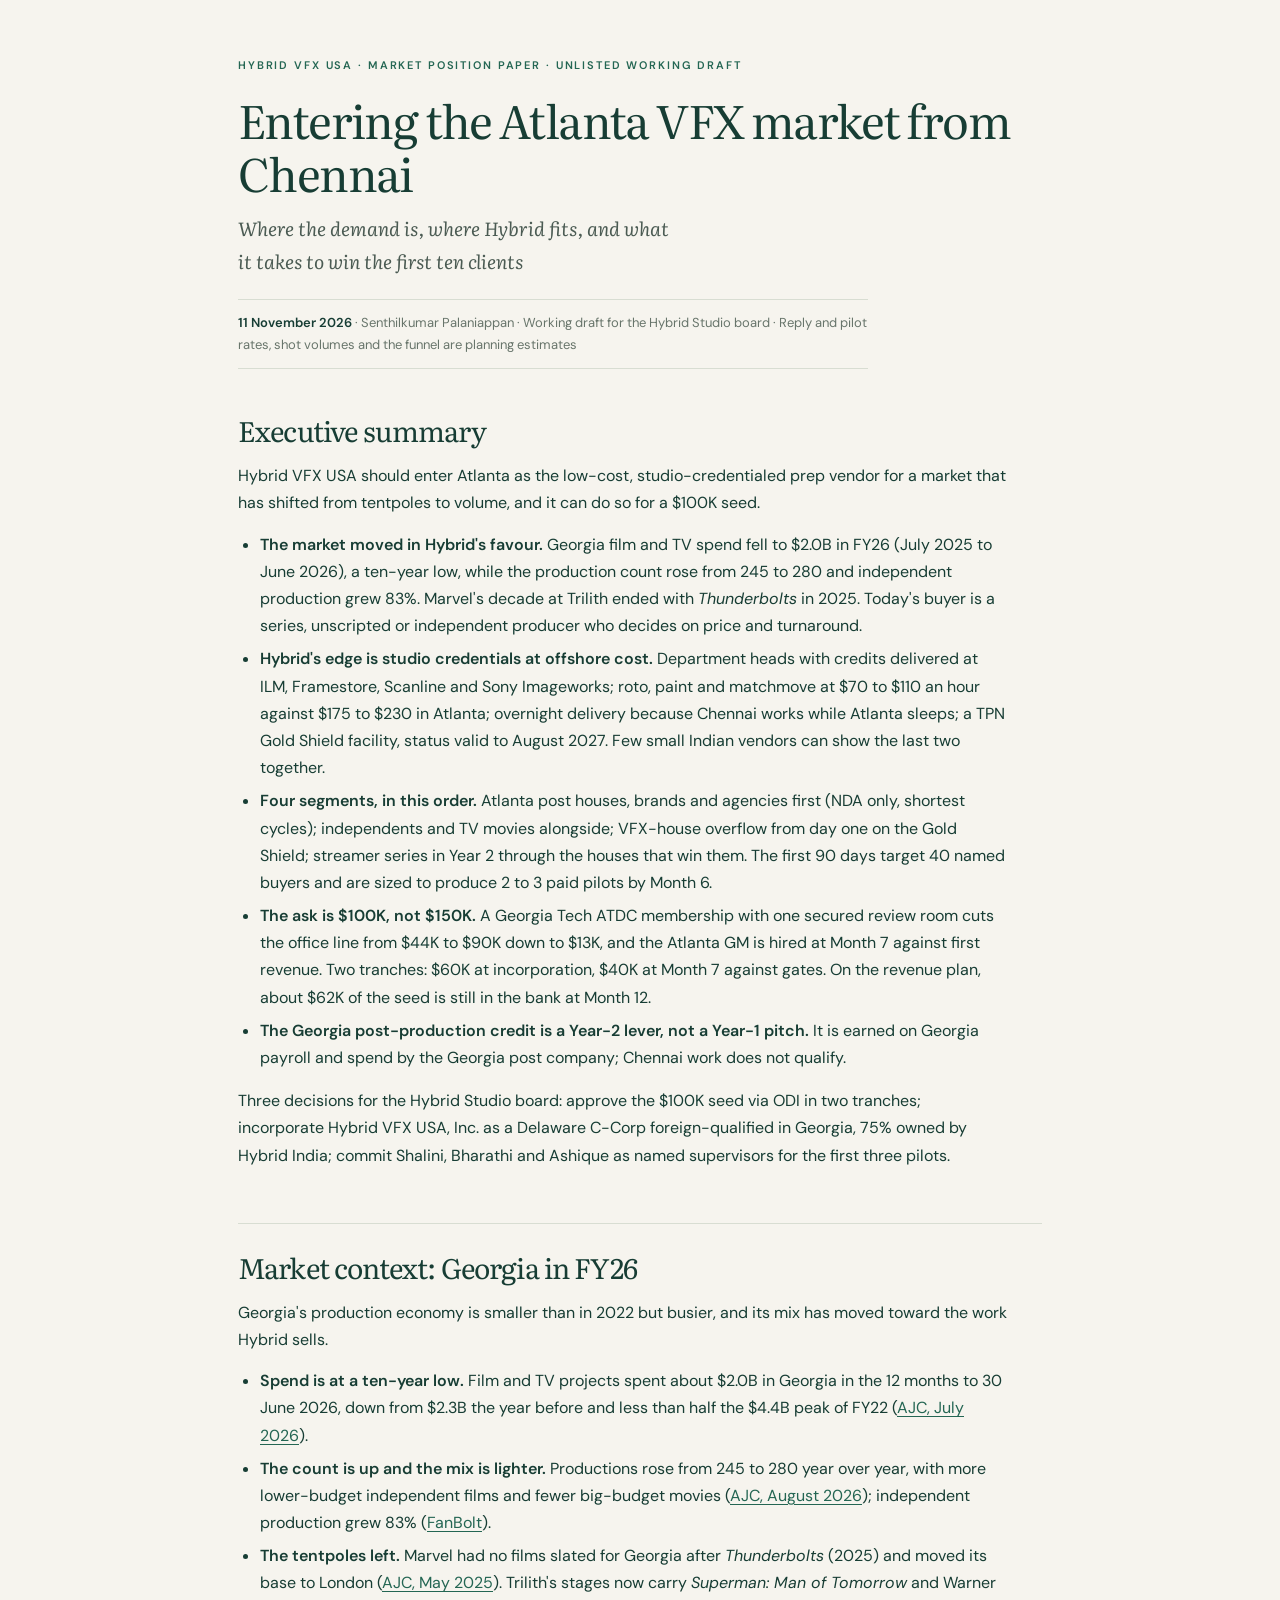
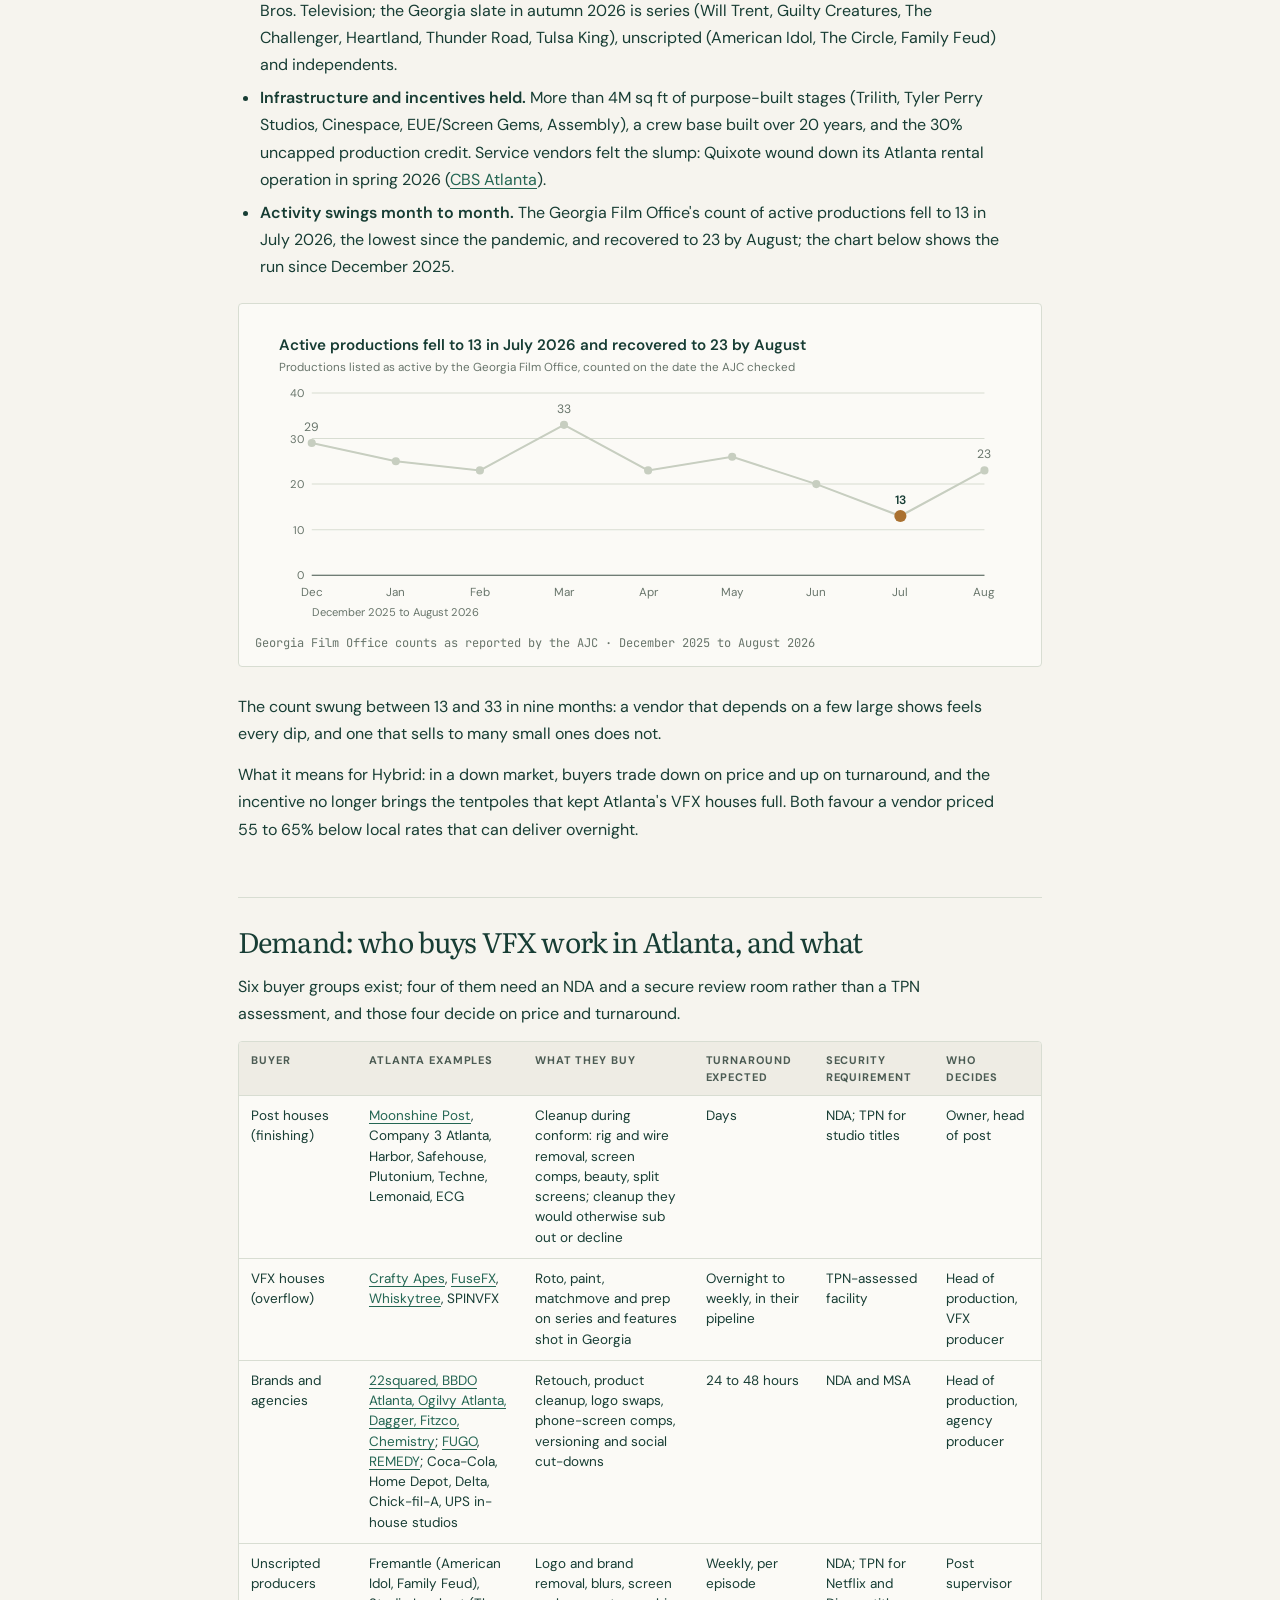
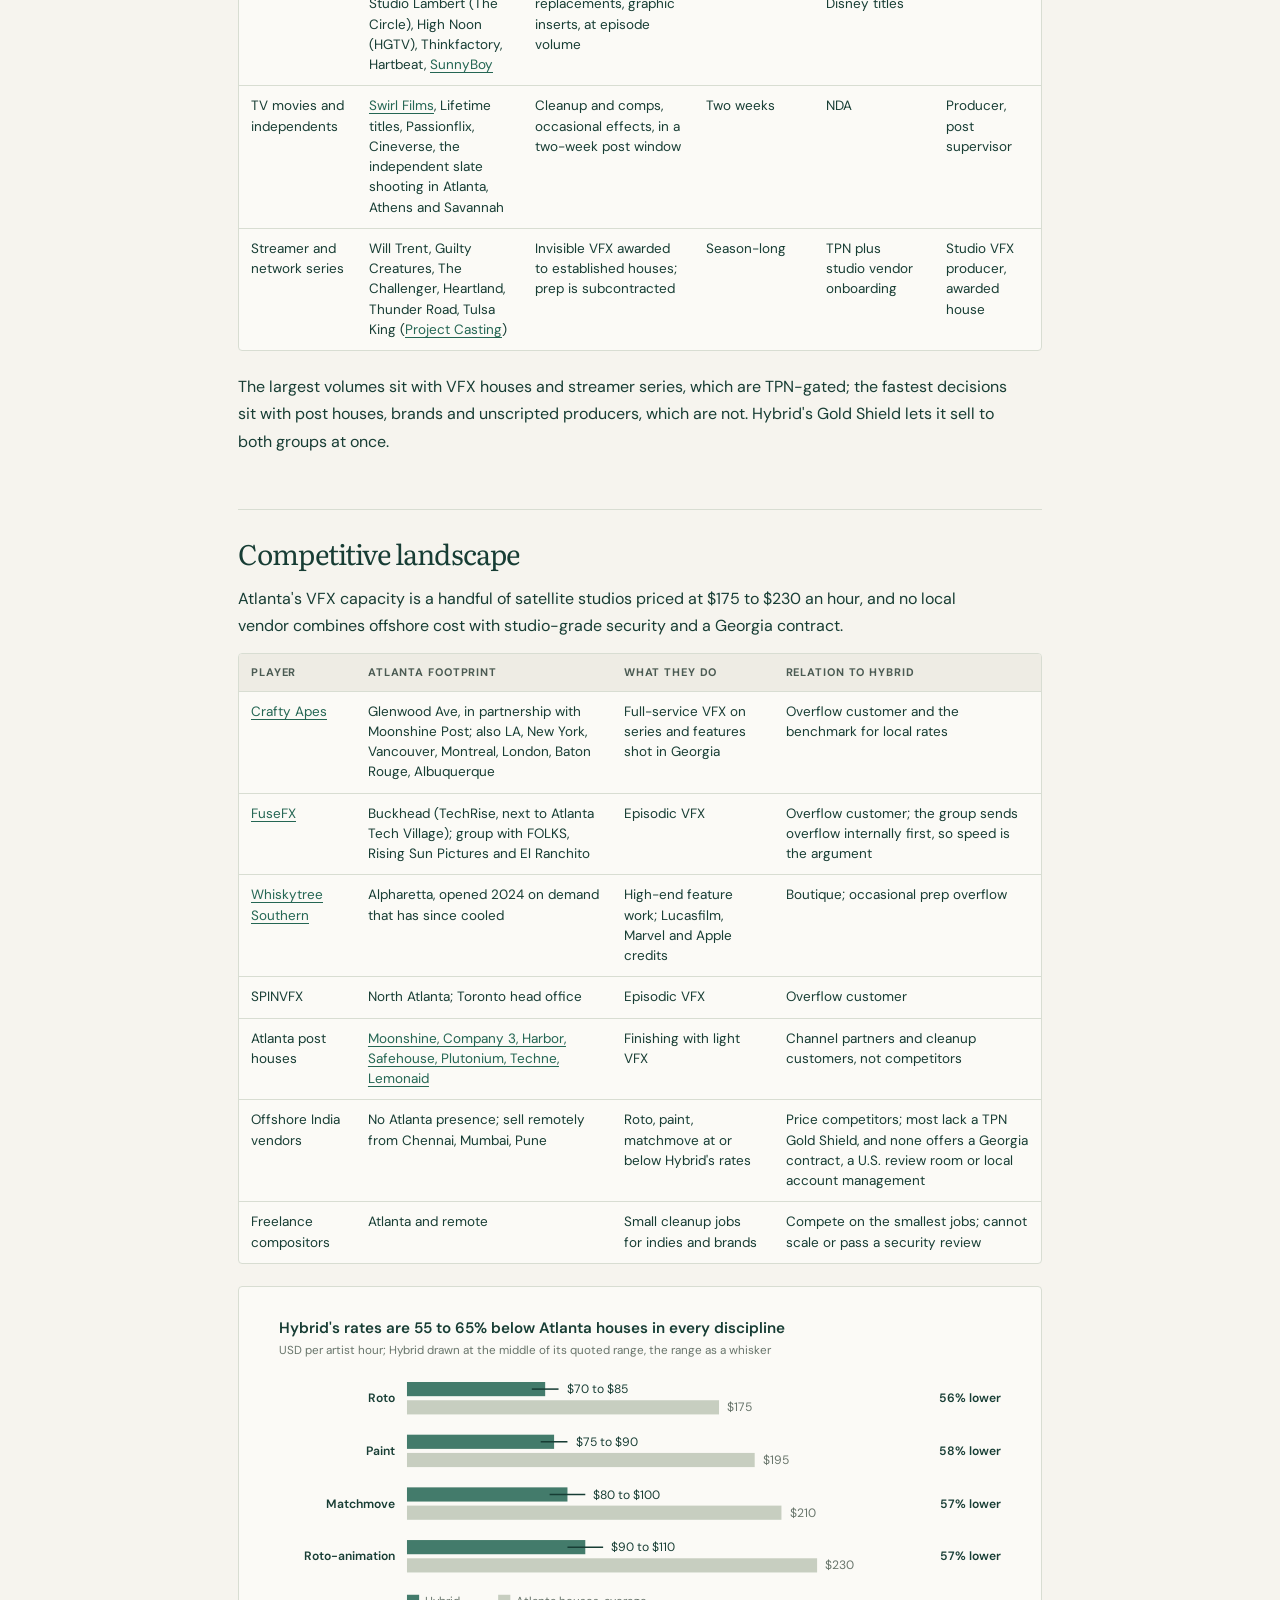
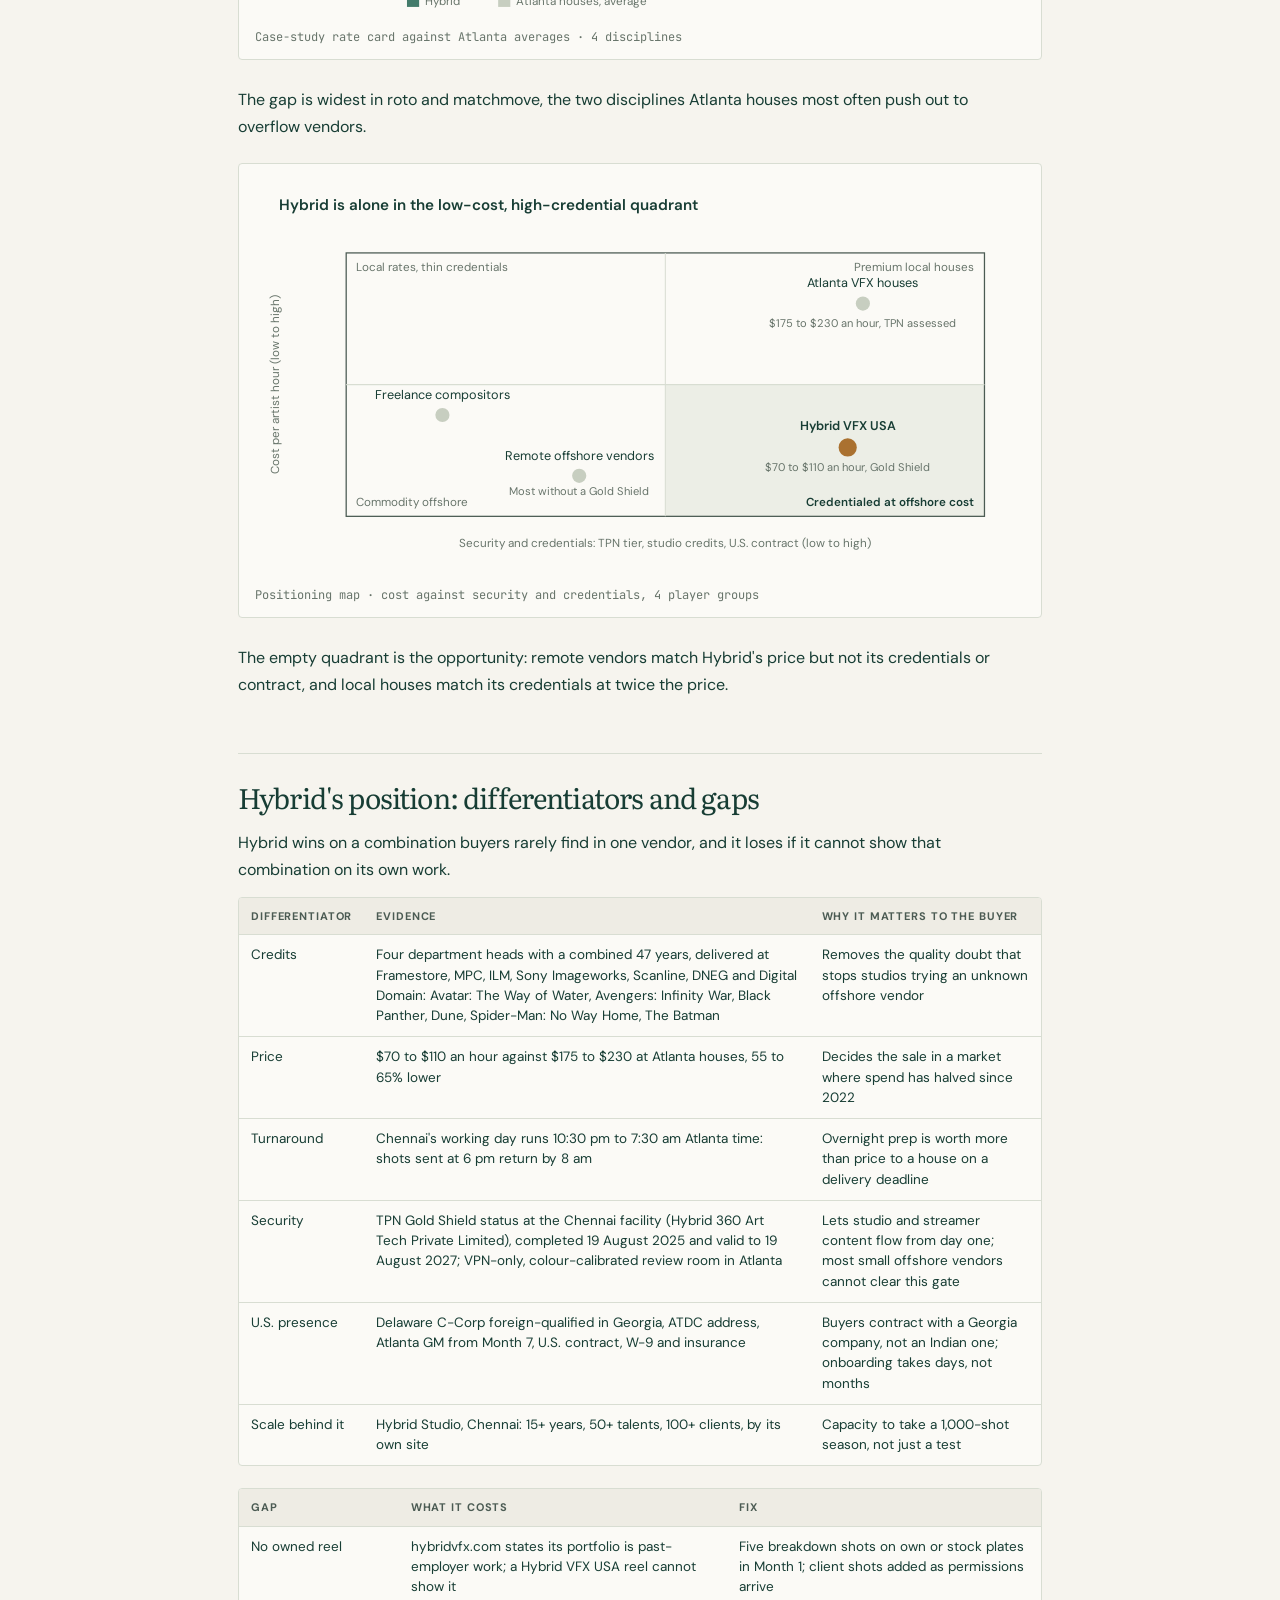
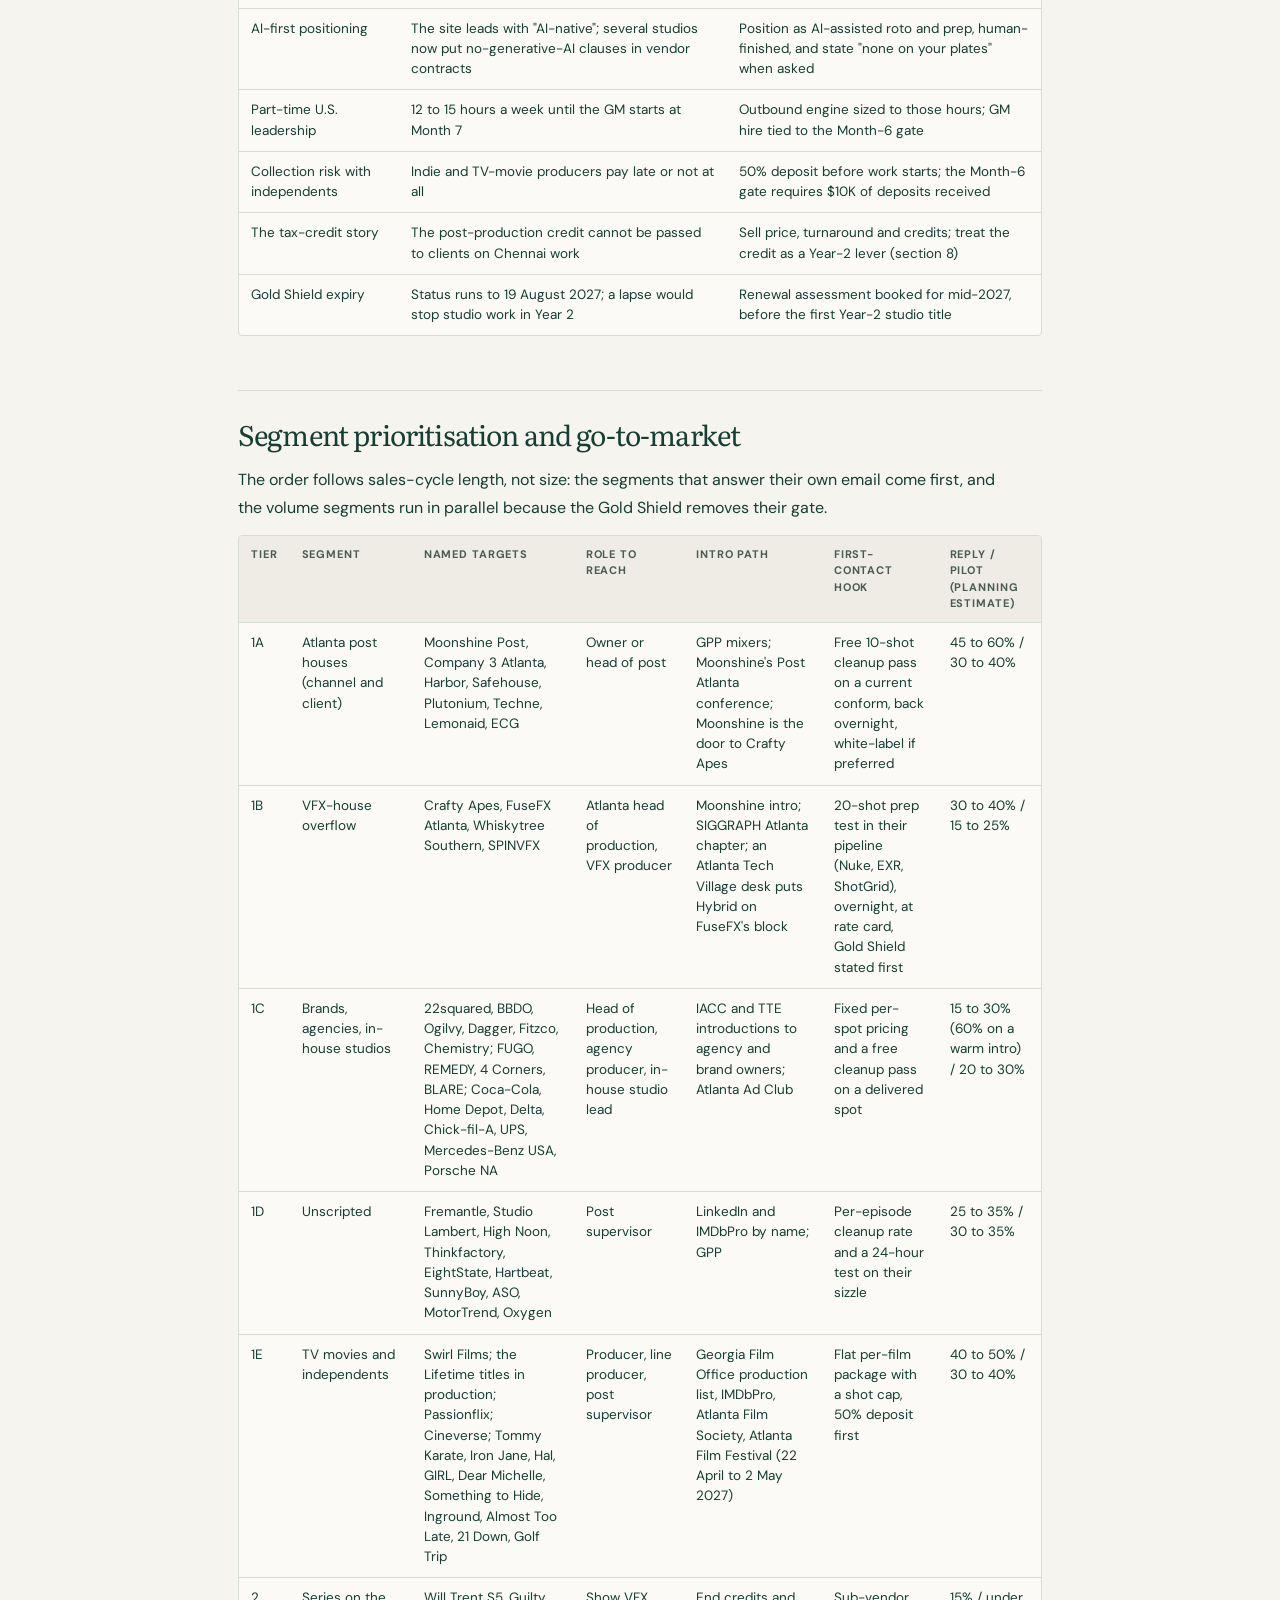
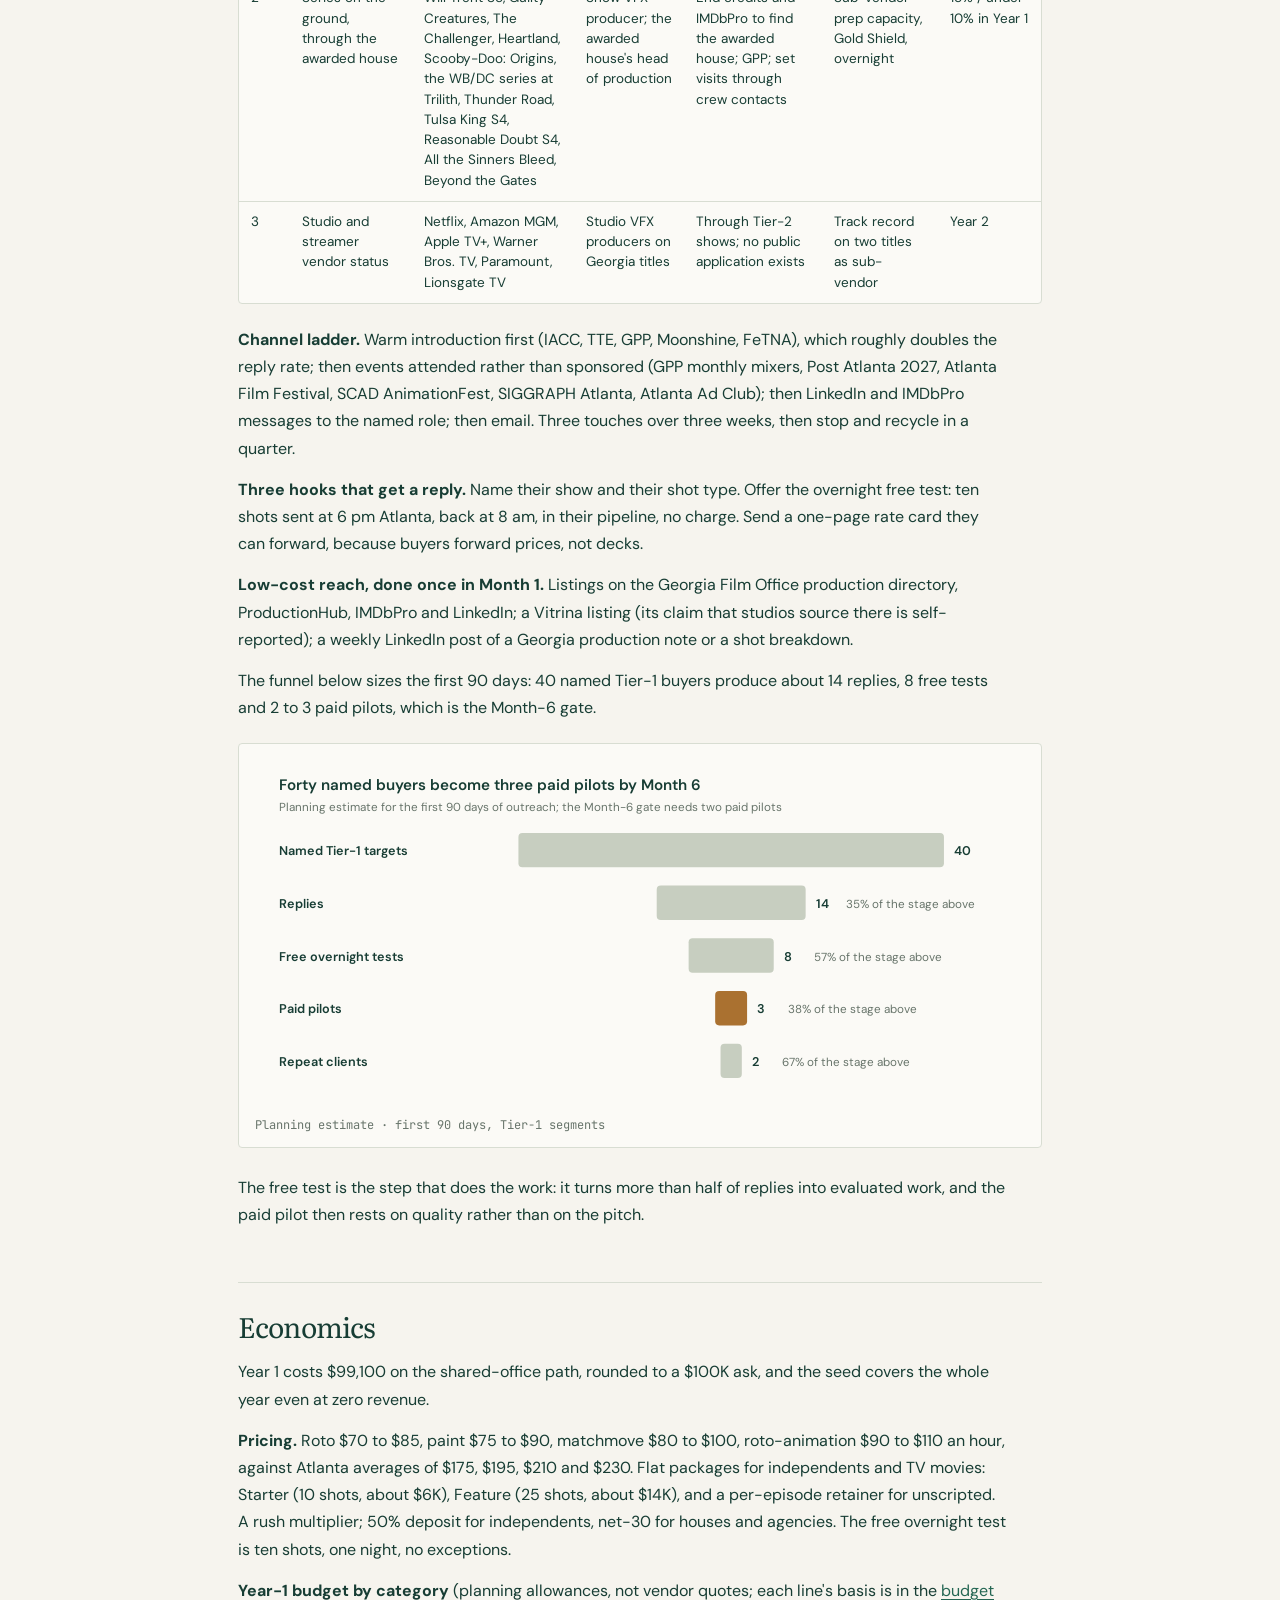
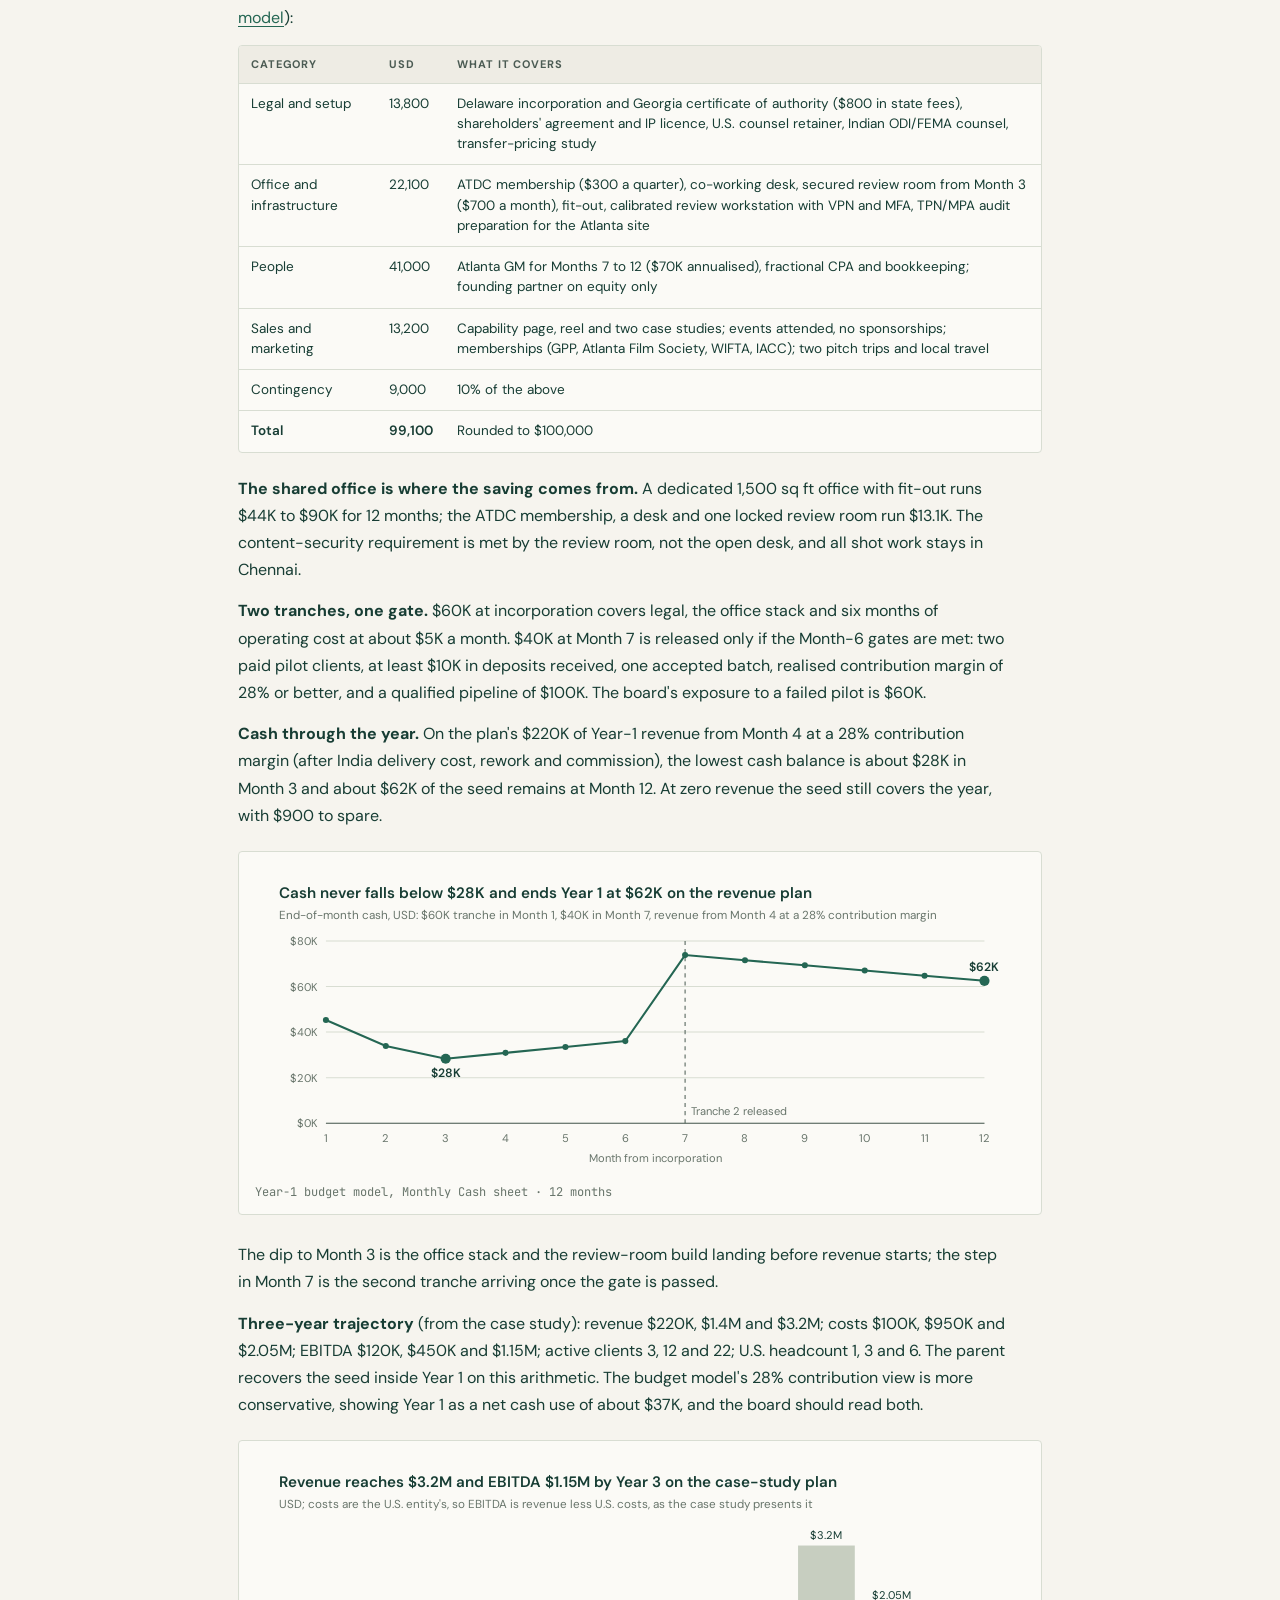
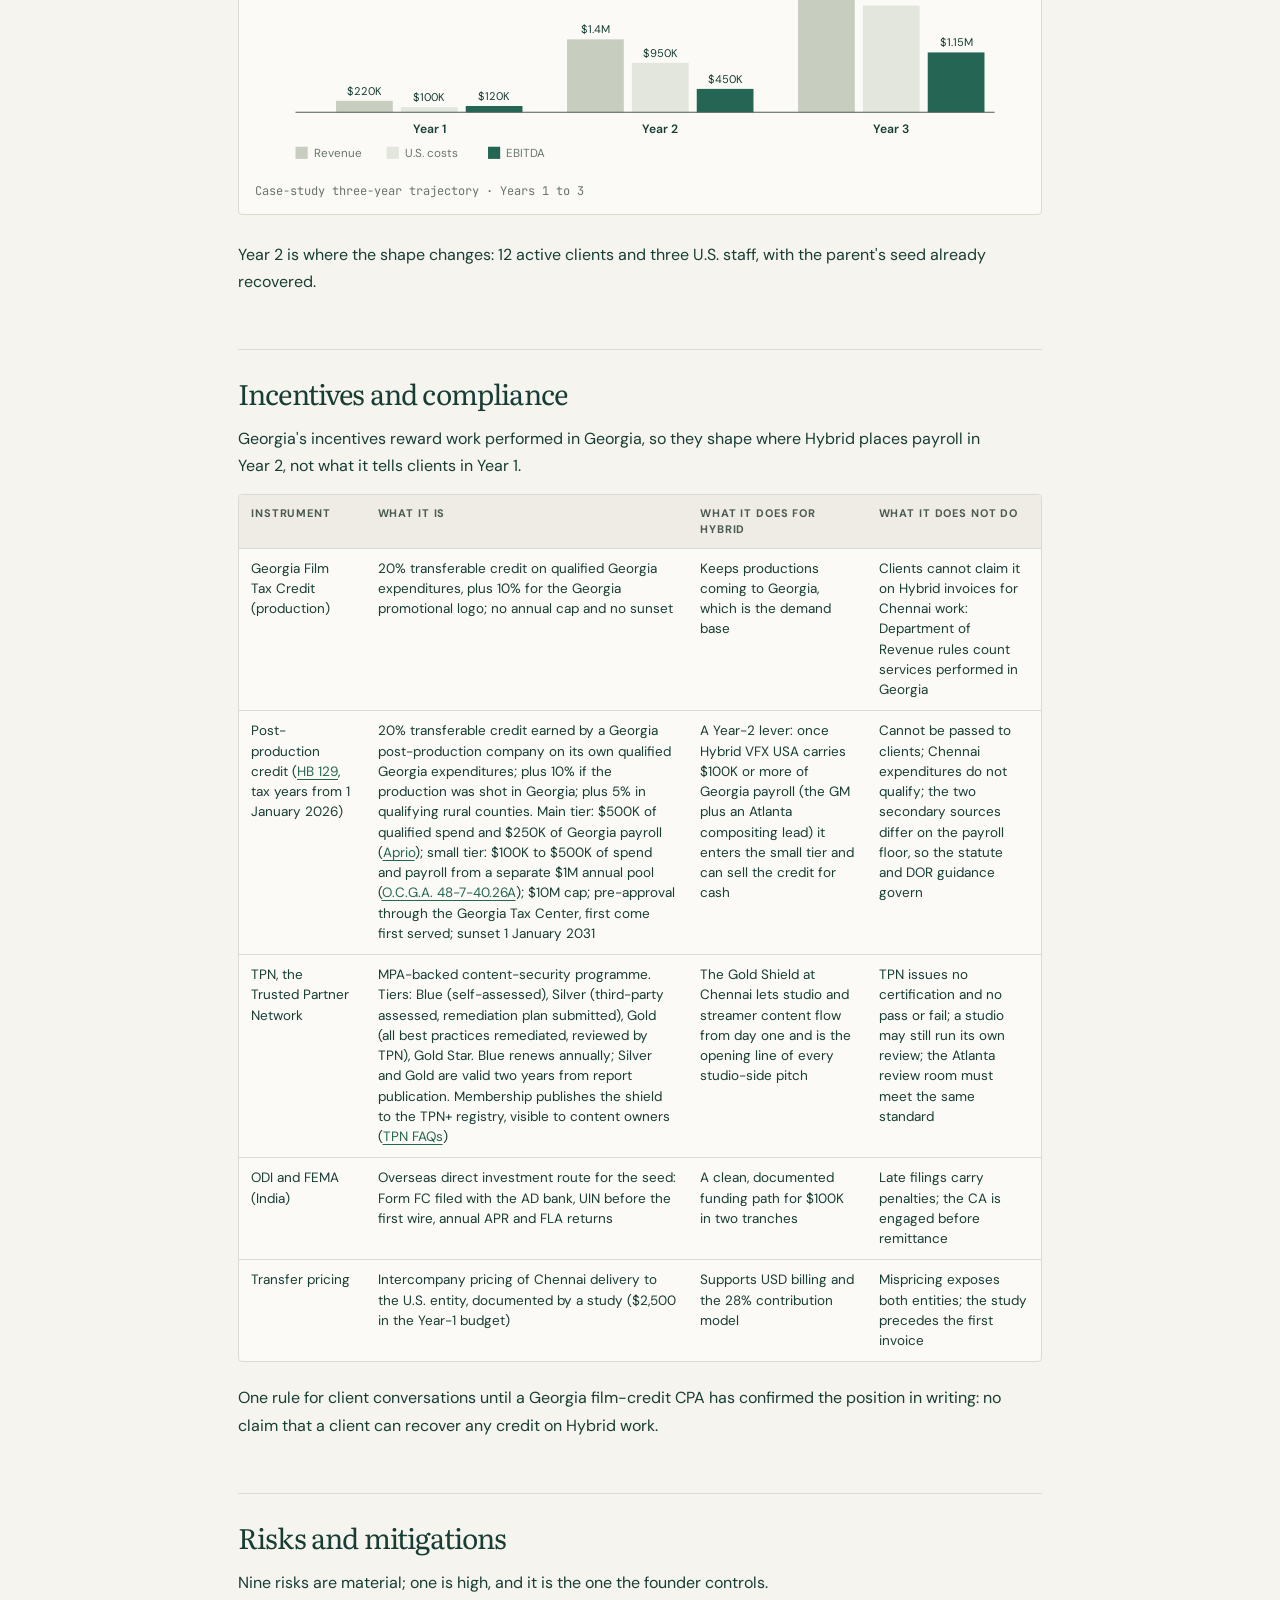
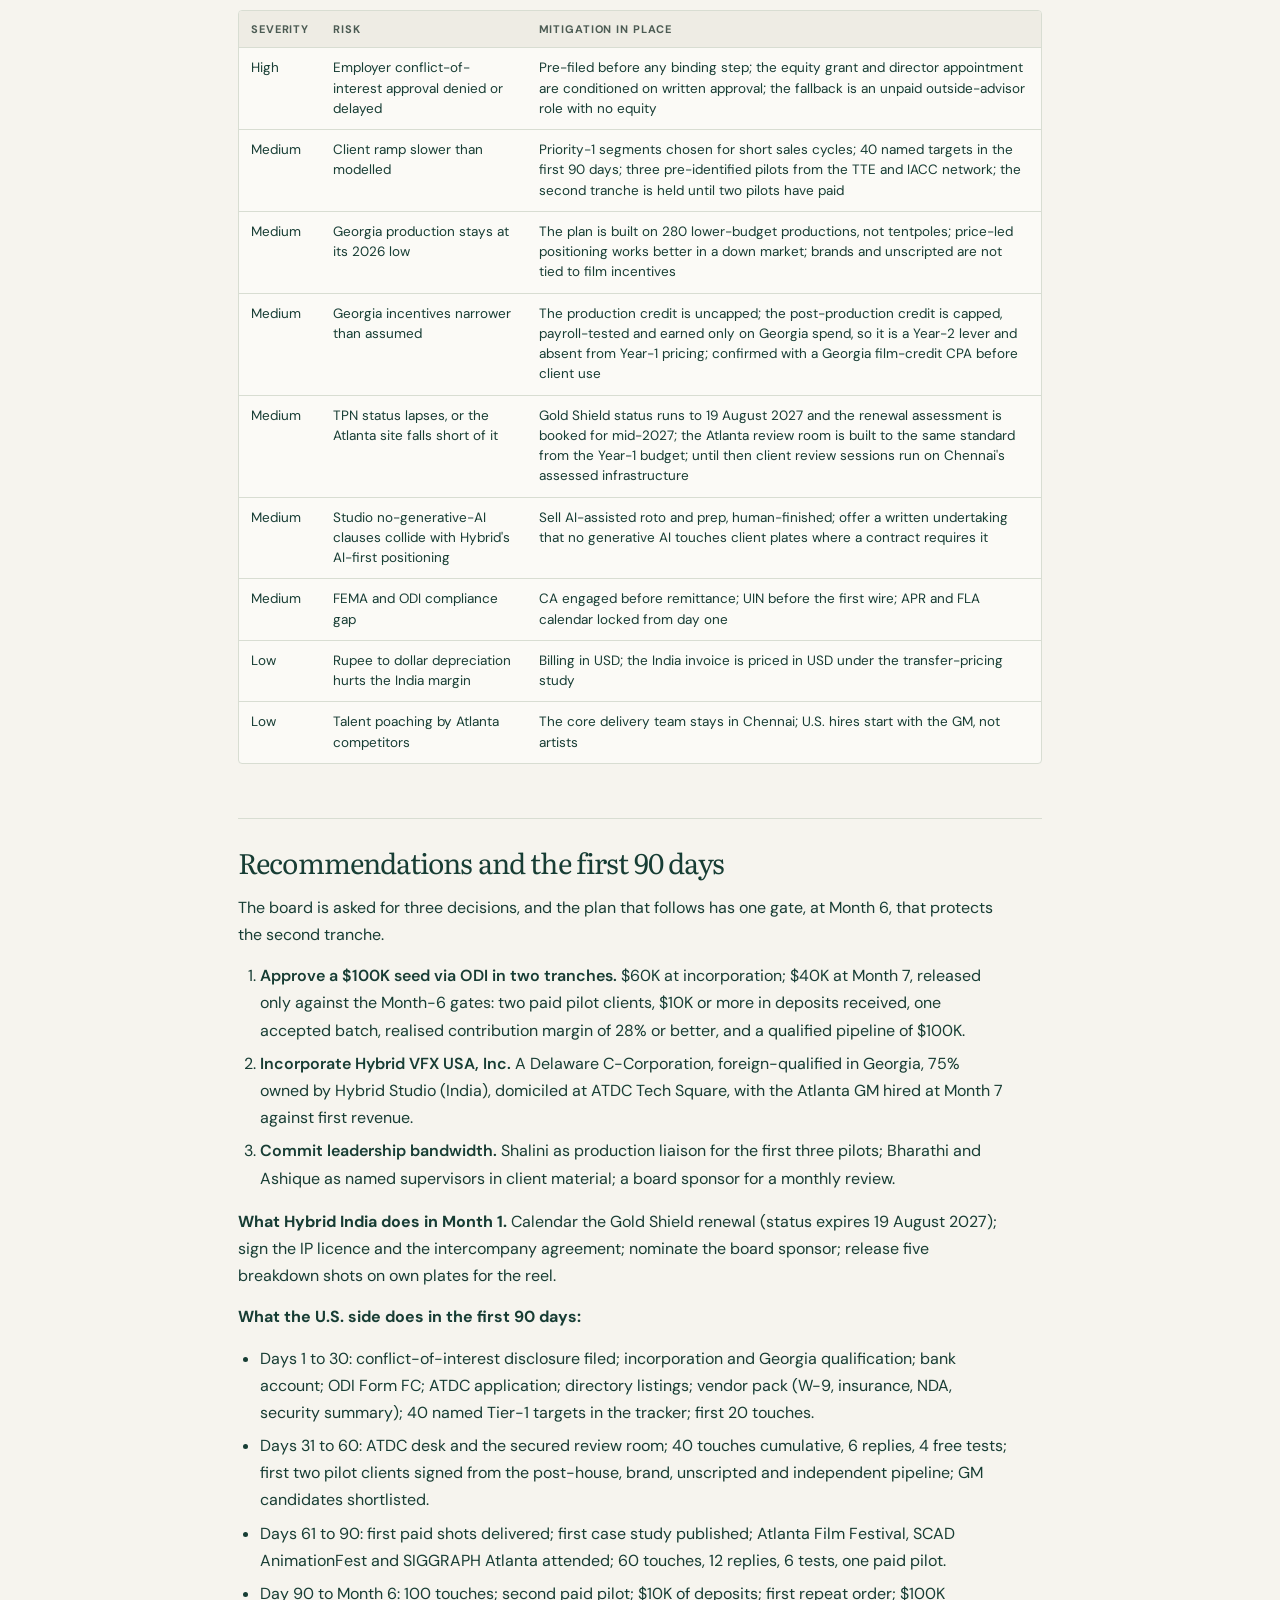
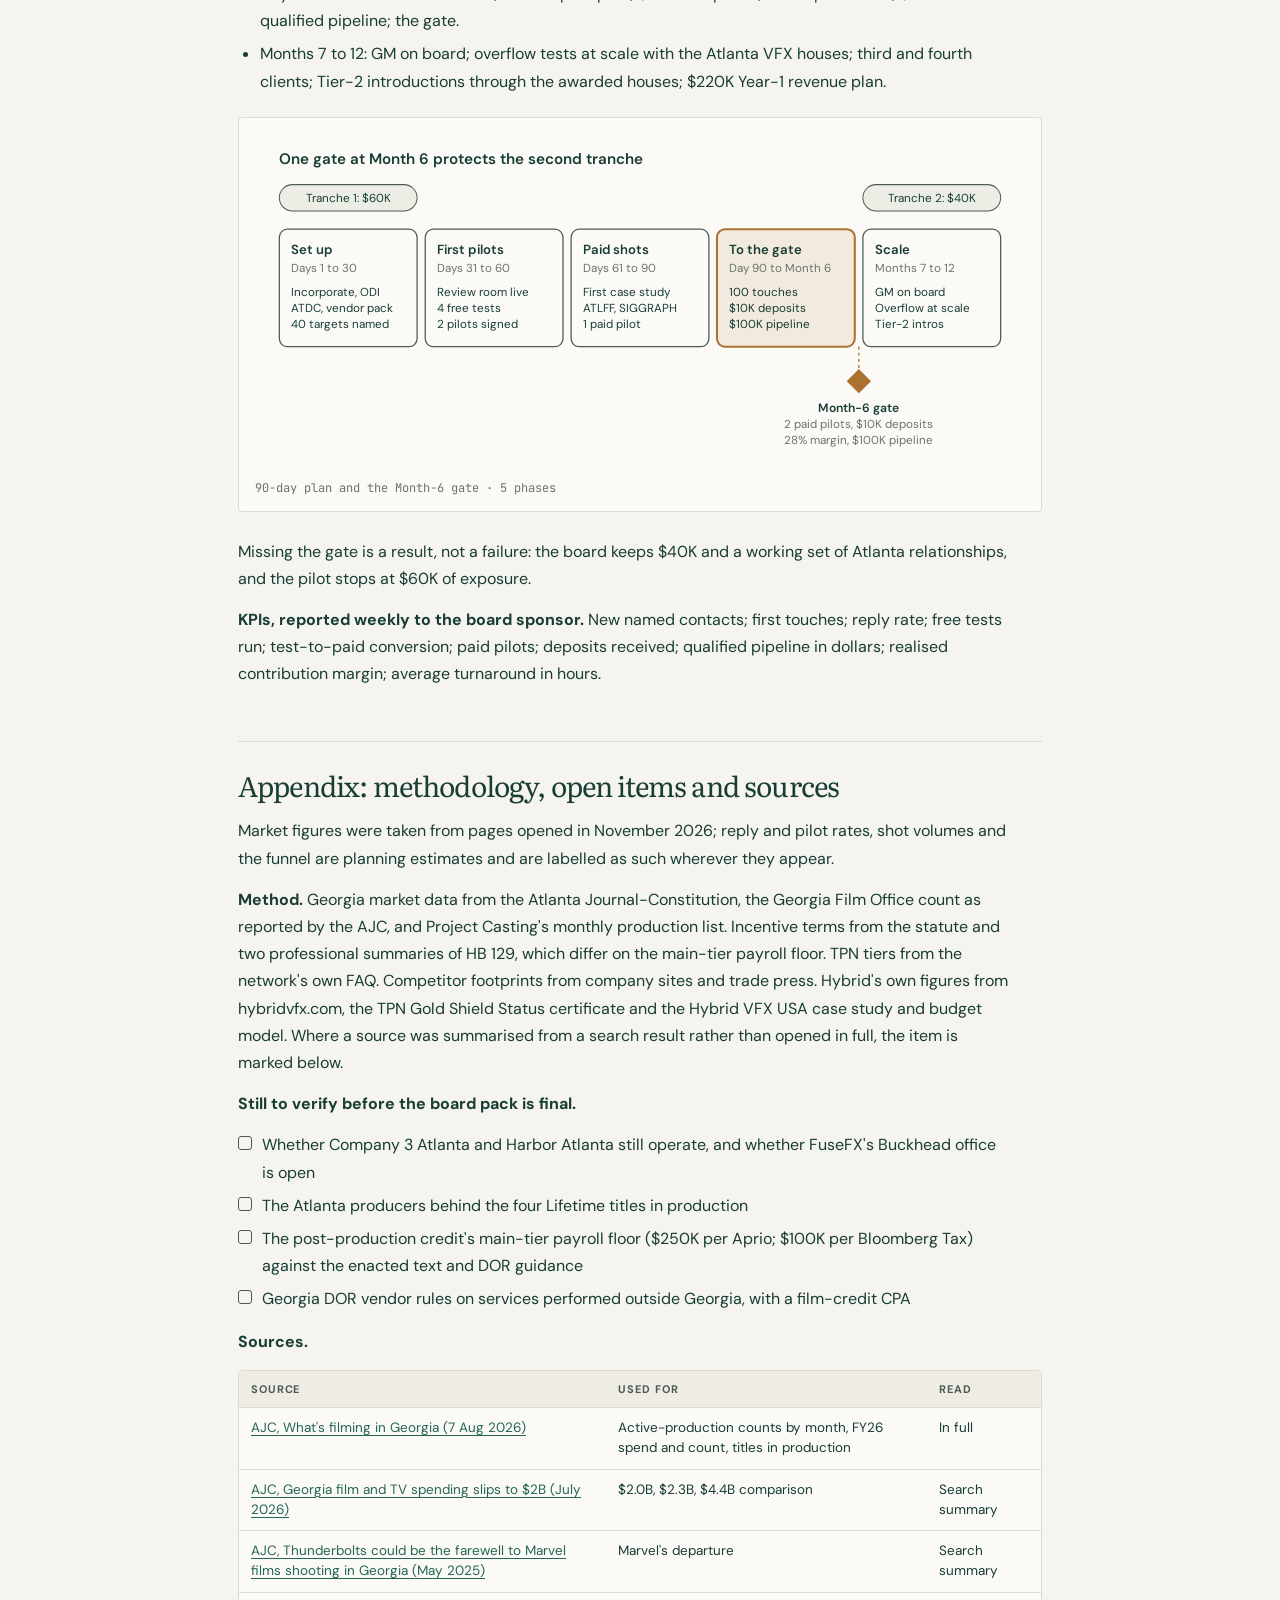
==== commit 27eeb167: "Hybrid VFX USA: TPN Gold Shield status confirmed from the certificate Completed 19 August 2025, expi" ====
--- a/ventures/hybrid-vfx-usa-market-position.html
+++ b/ventures/hybrid-vfx-usa-market-position.html
@@ -49,7 +49,7 @@
 <p class="byline"><b>11 November 2026</b> · Senthilkumar Palaniappan · Working draft for the Hybrid Studio board · Reply and pilot rates, shot volumes and the funnel are planning estimates</p>
 <h2>Executive summary</h2>
 <p>Hybrid VFX USA should enter Atlanta as the low-cost, studio-credentialed prep vendor for a market that has shifted from tentpoles to volume, and it can do so for a $100K seed.</p>
-<ul><li><b>The market moved in Hybrid's favour.</b> Georgia film and TV spend fell to $2.0B in FY26 (July 2025 to June 2026), a ten-year low, while the production count rose from 245 to 280 and independent production grew 83%. Marvel's decade at Trilith ended with <i>Thunderbolts</i> in 2025. Today's buyer is a series, unscripted or independent producer who decides on price and turnaround.</li><li><b>Hybrid's edge is studio credentials at offshore cost.</b> Department heads with credits delivered at ILM, Framestore, Scanline and Sony Imageworks; roto, paint and matchmove at $70 to $110 an hour against $175 to $230 in Atlanta; overnight delivery because Chennai works while Atlanta sleeps; a TPN Gold Shield facility. Few small Indian vendors can show the last two together.</li><li><b>Four segments, in this order.</b> Atlanta post houses, brands and agencies first (NDA only, shortest cycles); independents and TV movies alongside; VFX-house overflow from day one on the Gold Shield; streamer series in Year 2 through the houses that win them. The first 90 days target 40 named buyers and are sized to produce 2 to 3 paid pilots by Month 6.</li><li><b>The ask is $100K, not $150K.</b> A Georgia Tech ATDC membership with one secured review room cuts the office line from $44K to $90K down to $13K, and the Atlanta GM is hired at Month 7 against first revenue. Two tranches: $60K at incorporation, $40K at Month 7 against gates. On the revenue plan, about $62K of the seed is still in the bank at Month 12.</li><li><b>The Georgia post-production credit is a Year-2 lever, not a Year-1 pitch.</b> It is earned on Georgia payroll and spend by the Georgia post company; Chennai work does not qualify.</li></ul>
+<ul><li><b>The market moved in Hybrid's favour.</b> Georgia film and TV spend fell to $2.0B in FY26 (July 2025 to June 2026), a ten-year low, while the production count rose from 245 to 280 and independent production grew 83%. Marvel's decade at Trilith ended with <i>Thunderbolts</i> in 2025. Today's buyer is a series, unscripted or independent producer who decides on price and turnaround.</li><li><b>Hybrid's edge is studio credentials at offshore cost.</b> Department heads with credits delivered at ILM, Framestore, Scanline and Sony Imageworks; roto, paint and matchmove at $70 to $110 an hour against $175 to $230 in Atlanta; overnight delivery because Chennai works while Atlanta sleeps; a TPN Gold Shield facility, status valid to August 2027. Few small Indian vendors can show the last two together.</li><li><b>Four segments, in this order.</b> Atlanta post houses, brands and agencies first (NDA only, shortest cycles); independents and TV movies alongside; VFX-house overflow from day one on the Gold Shield; streamer series in Year 2 through the houses that win them. The first 90 days target 40 named buyers and are sized to produce 2 to 3 paid pilots by Month 6.</li><li><b>The ask is $100K, not $150K.</b> A Georgia Tech ATDC membership with one secured review room cuts the office line from $44K to $90K down to $13K, and the Atlanta GM is hired at Month 7 against first revenue. Two tranches: $60K at incorporation, $40K at Month 7 against gates. On the revenue plan, about $62K of the seed is still in the bank at Month 12.</li><li><b>The Georgia post-production credit is a Year-2 lever, not a Year-1 pitch.</b> It is earned on Georgia payroll and spend by the Georgia post company; Chennai work does not qualify.</li></ul>
 <p>Three decisions for the Hybrid Studio board: approve the $100K seed via ODI in two tranches; incorporate Hybrid VFX USA, Inc. as a Delaware C-Corp foreign-qualified in Georgia, 75% owned by Hybrid India; commit Shalini, Bharathi and Ashique as named supervisors for the first three pilots.</p>
 <h2>Market context: Georgia in FY26</h2>
 <p>Georgia's production economy is smaller than in 2022 but busier, and its mix has moved toward the work Hybrid sells.</p>
@@ -70,8 +70,8 @@
 <p>The empty quadrant is the opportunity: remote vendors match Hybrid's price but not its credentials or contract, and local houses match its credentials at twice the price.</p>
 <h2>Hybrid's position: differentiators and gaps</h2>
 <p>Hybrid wins on a combination buyers rarely find in one vendor, and it loses if it cannot show that combination on its own work.</p>
-<div class='tw'><table><thead><tr><th>Differentiator</th><th>Evidence</th><th>Why it matters to the buyer</th></tr></thead><tbody><tr><td>Credits</td><td>Four department heads with a combined 47 years, delivered at Framestore, MPC, ILM, Sony Imageworks, Scanline, DNEG and Digital Domain: Avatar: The Way of Water, Avengers: Infinity War, Black Panther, Dune, Spider-Man: No Way Home, The Batman</td><td>Removes the quality doubt that stops studios trying an unknown offshore vendor</td></tr><tr><td>Price</td><td>$70 to $110 an hour against $175 to $230 at Atlanta houses, 55 to 65% lower</td><td>Decides the sale in a market where spend has halved since 2022</td></tr><tr><td>Turnaround</td><td>Chennai's working day runs 10:30 pm to 7:30 am Atlanta time: shots sent at 6 pm return by 8 am</td><td>Overnight prep is worth more than price to a house on a delivery deadline</td></tr><tr><td>Security</td><td>TPN Gold Shield at the Chennai facility (<a href="https://hybridvfx.com/">hybridvfx.com</a>); VPN-only, colour-calibrated review room in Atlanta</td><td>Lets studio and streamer content flow from day one; most small offshore vendors cannot clear this gate</td></tr><tr><td>U.S. presence</td><td>Delaware C-Corp foreign-qualified in Georgia, ATDC address, Atlanta GM from Month 7, U.S. contract, W-9 and insurance</td><td>Buyers contract with a Georgia company, not an Indian one; onboarding takes days, not months</td></tr><tr><td>Scale behind it</td><td>Hybrid Studio, Chennai: 15+ years, 50+ talents, 100+ clients, by its own site</td><td>Capacity to take a 1,000-shot season, not just a test</td></tr></tbody></table></div>
-<div class='tw'><table><thead><tr><th>Gap</th><th>What it costs</th><th>Fix</th></tr></thead><tbody><tr><td>No owned reel</td><td>hybridvfx.com states its portfolio is past-employer work; a Hybrid VFX USA reel cannot show it</td><td>Five breakdown shots on own or stock plates in Month 1; client shots added as permissions arrive</td></tr><tr><td>AI-first positioning</td><td>The site leads with "AI-native"; several studios now put no-generative-AI clauses in vendor contracts</td><td>Position as AI-assisted roto and prep, human-finished, and state "none on your plates" when asked</td></tr><tr><td>Part-time U.S. leadership</td><td>12 to 15 hours a week until the GM starts at Month 7</td><td>Outbound engine sized to those hours; GM hire tied to the Month-6 gate</td></tr><tr><td>Collection risk with independents</td><td>Indie and TV-movie producers pay late or not at all</td><td>50% deposit before work starts; the Month-6 gate requires $10K of deposits received</td></tr><tr><td>The tax-credit story</td><td>The post-production credit cannot be passed to clients on Chennai work</td><td>Sell price, turnaround and credits; treat the credit as a Year-2 lever (section 8)</td></tr><tr><td>Unverified tier</td><td>The Gold Shield is read from the badge; TPN's own logo is also gold</td><td>Confirm the tier on Hybrid's TPN+ profile before the first studio pitch</td></tr></tbody></table></div>
+<div class='tw'><table><thead><tr><th>Differentiator</th><th>Evidence</th><th>Why it matters to the buyer</th></tr></thead><tbody><tr><td>Credits</td><td>Four department heads with a combined 47 years, delivered at Framestore, MPC, ILM, Sony Imageworks, Scanline, DNEG and Digital Domain: Avatar: The Way of Water, Avengers: Infinity War, Black Panther, Dune, Spider-Man: No Way Home, The Batman</td><td>Removes the quality doubt that stops studios trying an unknown offshore vendor</td></tr><tr><td>Price</td><td>$70 to $110 an hour against $175 to $230 at Atlanta houses, 55 to 65% lower</td><td>Decides the sale in a market where spend has halved since 2022</td></tr><tr><td>Turnaround</td><td>Chennai's working day runs 10:30 pm to 7:30 am Atlanta time: shots sent at 6 pm return by 8 am</td><td>Overnight prep is worth more than price to a house on a delivery deadline</td></tr><tr><td>Security</td><td>TPN Gold Shield status at the Chennai facility (Hybrid 360 Art Tech Private Limited), completed 19 August 2025 and valid to 19 August 2027; VPN-only, colour-calibrated review room in Atlanta</td><td>Lets studio and streamer content flow from day one; most small offshore vendors cannot clear this gate</td></tr><tr><td>U.S. presence</td><td>Delaware C-Corp foreign-qualified in Georgia, ATDC address, Atlanta GM from Month 7, U.S. contract, W-9 and insurance</td><td>Buyers contract with a Georgia company, not an Indian one; onboarding takes days, not months</td></tr><tr><td>Scale behind it</td><td>Hybrid Studio, Chennai: 15+ years, 50+ talents, 100+ clients, by its own site</td><td>Capacity to take a 1,000-shot season, not just a test</td></tr></tbody></table></div>
+<div class='tw'><table><thead><tr><th>Gap</th><th>What it costs</th><th>Fix</th></tr></thead><tbody><tr><td>No owned reel</td><td>hybridvfx.com states its portfolio is past-employer work; a Hybrid VFX USA reel cannot show it</td><td>Five breakdown shots on own or stock plates in Month 1; client shots added as permissions arrive</td></tr><tr><td>AI-first positioning</td><td>The site leads with "AI-native"; several studios now put no-generative-AI clauses in vendor contracts</td><td>Position as AI-assisted roto and prep, human-finished, and state "none on your plates" when asked</td></tr><tr><td>Part-time U.S. leadership</td><td>12 to 15 hours a week until the GM starts at Month 7</td><td>Outbound engine sized to those hours; GM hire tied to the Month-6 gate</td></tr><tr><td>Collection risk with independents</td><td>Indie and TV-movie producers pay late or not at all</td><td>50% deposit before work starts; the Month-6 gate requires $10K of deposits received</td></tr><tr><td>The tax-credit story</td><td>The post-production credit cannot be passed to clients on Chennai work</td><td>Sell price, turnaround and credits; treat the credit as a Year-2 lever (section 8)</td></tr><tr><td>Gold Shield expiry</td><td>Status runs to 19 August 2027; a lapse would stop studio work in Year 2</td><td>Renewal assessment booked for mid-2027, before the first Year-2 studio title</td></tr></tbody></table></div>
 <h2>Segment prioritisation and go-to-market</h2>
 <p>The order follows sales-cycle length, not size: the segments that answer their own email come first, and the volume segments run in parallel because the Gold Shield removes their gate.</p>
 <div class='tw'><table><thead><tr><th>Tier</th><th>Segment</th><th>Named targets</th><th>Role to reach</th><th>Intro path</th><th>First-contact hook</th><th>Reply / pilot (planning estimate)</th></tr></thead><tbody><tr><td>1A</td><td>Atlanta post houses (channel and client)</td><td>Moonshine Post, Company 3 Atlanta, Harbor, Safehouse, Plutonium, Techne, Lemonaid, ECG</td><td>Owner or head of post</td><td>GPP mixers; Moonshine's Post Atlanta conference; Moonshine is the door to Crafty Apes</td><td>Free 10-shot cleanup pass on a current conform, back overnight, white-label if preferred</td><td>45 to 60% / 30 to 40%</td></tr><tr><td>1B</td><td>VFX-house overflow</td><td>Crafty Apes, FuseFX Atlanta, Whiskytree Southern, SPINVFX</td><td>Atlanta head of production, VFX producer</td><td>Moonshine intro; SIGGRAPH Atlanta chapter; an Atlanta Tech Village desk puts Hybrid on FuseFX's block</td><td>20-shot prep test in their pipeline (Nuke, EXR, ShotGrid), overnight, at rate card, Gold Shield stated first</td><td>30 to 40% / 15 to 25%</td></tr><tr><td>1C</td><td>Brands, agencies, in-house studios</td><td>22squared, BBDO, Ogilvy, Dagger, Fitzco, Chemistry; FUGO, REMEDY, 4 Corners, BLARE; Coca-Cola, Home Depot, Delta, Chick-fil-A, UPS, Mercedes-Benz USA, Porsche NA</td><td>Head of production, agency producer, in-house studio lead</td><td>IACC and TTE introductions to agency and brand owners; Atlanta Ad Club</td><td>Fixed per-spot pricing and a free cleanup pass on a delivered spot</td><td>15 to 30% (60% on a warm intro) / 20 to 30%</td></tr><tr><td>1D</td><td>Unscripted</td><td>Fremantle, Studio Lambert, High Noon, Thinkfactory, EightState, Hartbeat, SunnyBoy, ASO, MotorTrend, Oxygen</td><td>Post supervisor</td><td>LinkedIn and IMDbPro by name; GPP</td><td>Per-episode cleanup rate and a 24-hour test on their sizzle</td><td>25 to 35% / 30 to 35%</td></tr><tr><td>1E</td><td>TV movies and independents</td><td>Swirl Films; the Lifetime titles in production; Passionflix; Cineverse; Tommy Karate, Iron Jane, Hal, GIRL, Dear Michelle, Something to Hide, Inground, Almost Too Late, 21 Down, Golf Trip</td><td>Producer, line producer, post supervisor</td><td>Georgia Film Office production list, IMDbPro, Atlanta Film Society, Atlanta Film Festival (22 April to 2 May 2027)</td><td>Flat per-film package with a shot cap, 50% deposit first</td><td>40 to 50% / 30 to 40%</td></tr><tr><td>2</td><td>Series on the ground, through the awarded house</td><td>Will Trent S5, Guilty Creatures, The Challenger, Heartland, Scooby-Doo: Origins, the WB/DC series at Trilith, Thunder Road, Tulsa King S4, Reasonable Doubt S4, All the Sinners Bleed, Beyond the Gates</td><td>Show VFX producer; the awarded house's head of production</td><td>End credits and IMDbPro to find the awarded house; GPP; set visits through crew contacts</td><td>Sub-vendor prep capacity, Gold Shield, overnight</td><td>15% / under 10% in Year 1</td></tr><tr><td>3</td><td>Studio and streamer vendor status</td><td>Netflix, Amazon MGM, Apple TV+, Warner Bros. TV, Paramount, Lionsgate TV</td><td>Studio VFX producers on Georgia titles</td><td>Through Tier-2 shows; no public application exists</td><td>Track record on two titles as sub-vendor</td><td>Year 2</td></tr></tbody></table></div>
@@ -100,11 +100,11 @@
 <p>One rule for client conversations until a Georgia film-credit CPA has confirmed the position in writing: no claim that a client can recover any credit on Hybrid work.</p>
 <h2>Risks and mitigations</h2>
 <p>Nine risks are material; one is high, and it is the one the founder controls.</p>
-<div class='tw'><table><thead><tr><th>Severity</th><th>Risk</th><th>Mitigation in place</th></tr></thead><tbody><tr><td>High</td><td>Employer conflict-of-interest approval denied or delayed</td><td>Pre-filed before any binding step; the equity grant and director appointment are conditioned on written approval; the fallback is an unpaid outside-advisor role with no equity</td></tr><tr><td>Medium</td><td>Client ramp slower than modelled</td><td>Priority-1 segments chosen for short sales cycles; 40 named targets in the first 90 days; three pre-identified pilots from the TTE and IACC network; the second tranche is held until two pilots have paid</td></tr><tr><td>Medium</td><td>Georgia production stays at its 2026 low</td><td>The plan is built on 280 lower-budget productions, not tentpoles; price-led positioning works better in a down market; brands and unscripted are not tied to film incentives</td></tr><tr><td>Medium</td><td>Georgia incentives narrower than assumed</td><td>The production credit is uncapped; the post-production credit is capped, payroll-tested and earned only on Georgia spend, so it is a Year-2 lever and absent from Year-1 pricing; confirmed with a Georgia film-credit CPA before client use</td></tr><tr><td>Medium</td><td>TPN status lapses, or the Atlanta site falls short of it</td><td>Gold Shield renewal is calendared from day one; the Atlanta review room is built to the same standard from the Year-1 budget; until then client review sessions run on Chennai's assessed infrastructure</td></tr><tr><td>Medium</td><td>Studio no-generative-AI clauses collide with Hybrid's AI-first positioning</td><td>Sell AI-assisted roto and prep, human-finished; offer a written undertaking that no generative AI touches client plates where a contract requires it</td></tr><tr><td>Medium</td><td>FEMA and ODI compliance gap</td><td>CA engaged before remittance; UIN before the first wire; APR and FLA calendar locked from day one</td></tr><tr><td>Low</td><td>Rupee to dollar depreciation hurts the India margin</td><td>Billing in USD; the India invoice is priced in USD under the transfer-pricing study</td></tr><tr><td>Low</td><td>Talent poaching by Atlanta competitors</td><td>The core delivery team stays in Chennai; U.S. hires start with the GM, not artists</td></tr></tbody></table></div>
+<div class='tw'><table><thead><tr><th>Severity</th><th>Risk</th><th>Mitigation in place</th></tr></thead><tbody><tr><td>High</td><td>Employer conflict-of-interest approval denied or delayed</td><td>Pre-filed before any binding step; the equity grant and director appointment are conditioned on written approval; the fallback is an unpaid outside-advisor role with no equity</td></tr><tr><td>Medium</td><td>Client ramp slower than modelled</td><td>Priority-1 segments chosen for short sales cycles; 40 named targets in the first 90 days; three pre-identified pilots from the TTE and IACC network; the second tranche is held until two pilots have paid</td></tr><tr><td>Medium</td><td>Georgia production stays at its 2026 low</td><td>The plan is built on 280 lower-budget productions, not tentpoles; price-led positioning works better in a down market; brands and unscripted are not tied to film incentives</td></tr><tr><td>Medium</td><td>Georgia incentives narrower than assumed</td><td>The production credit is uncapped; the post-production credit is capped, payroll-tested and earned only on Georgia spend, so it is a Year-2 lever and absent from Year-1 pricing; confirmed with a Georgia film-credit CPA before client use</td></tr><tr><td>Medium</td><td>TPN status lapses, or the Atlanta site falls short of it</td><td>Gold Shield status runs to 19 August 2027 and the renewal assessment is booked for mid-2027; the Atlanta review room is built to the same standard from the Year-1 budget; until then client review sessions run on Chennai's assessed infrastructure</td></tr><tr><td>Medium</td><td>Studio no-generative-AI clauses collide with Hybrid's AI-first positioning</td><td>Sell AI-assisted roto and prep, human-finished; offer a written undertaking that no generative AI touches client plates where a contract requires it</td></tr><tr><td>Medium</td><td>FEMA and ODI compliance gap</td><td>CA engaged before remittance; UIN before the first wire; APR and FLA calendar locked from day one</td></tr><tr><td>Low</td><td>Rupee to dollar depreciation hurts the India margin</td><td>Billing in USD; the India invoice is priced in USD under the transfer-pricing study</td></tr><tr><td>Low</td><td>Talent poaching by Atlanta competitors</td><td>The core delivery team stays in Chennai; U.S. hires start with the GM, not artists</td></tr></tbody></table></div>
 <h2>Recommendations and the first 90 days</h2>
 <p>The board is asked for three decisions, and the plan that follows has one gate, at Month 6, that protects the second tranche.</p>
 <ol><li><b>Approve a $100K seed via ODI in two tranches.</b> $60K at incorporation; $40K at Month 7, released only against the Month-6 gates: two paid pilot clients, $10K or more in deposits received, one accepted batch, realised contribution margin of 28% or better, and a qualified pipeline of $100K.</li><li><b>Incorporate Hybrid VFX USA, Inc.</b> A Delaware C-Corporation, foreign-qualified in Georgia, 75% owned by Hybrid Studio (India), domiciled at ATDC Tech Square, with the Atlanta GM hired at Month 7 against first revenue.</li><li><b>Commit leadership bandwidth.</b> Shalini as production liaison for the first three pilots; Bharathi and Ashique as named supervisors in client material; a board sponsor for a monthly review.</li></ol>
-<p><b>What Hybrid India does in Month 1.</b> Confirm the TPN tier and expiry from the TPN+ profile and calendar the renewal; sign the IP licence and the intercompany agreement; nominate the board sponsor; release five breakdown shots on own plates for the reel.</p>
+<p><b>What Hybrid India does in Month 1.</b> Calendar the Gold Shield renewal (status expires 19 August 2027); sign the IP licence and the intercompany agreement; nominate the board sponsor; release five breakdown shots on own plates for the reel.</p>
 <p><b>What the U.S. side does in the first 90 days:</b></p>
 <ul><li>Days 1 to 30: conflict-of-interest disclosure filed; incorporation and Georgia qualification; bank account; ODI Form FC; ATDC application; directory listings; vendor pack (W-9, insurance, NDA, security summary); 40 named Tier-1 targets in the tracker; first 20 touches.</li><li>Days 31 to 60: ATDC desk and the secured review room; 40 touches cumulative, 6 replies, 4 free tests; first two pilot clients signed from the post-house, brand, unscripted and independent pipeline; GM candidates shortlisted.</li><li>Days 61 to 90: first paid shots delivered; first case study published; Atlanta Film Festival, SCAD AnimationFest and SIGGRAPH Atlanta attended; 60 touches, 12 replies, 6 tests, one paid pilot.</li><li>Day 90 to Month 6: 100 touches; second paid pilot; $10K of deposits; first repeat order; $100K qualified pipeline; the gate.</li><li>Months 7 to 12: GM on board; overflow tests at scale with the Atlanta VFX houses; third and fourth clients; Tier-2 introductions through the awarded houses; $220K Year-1 revenue plan.</li></ul>
 <figure class='ex'><svg viewBox='0 0 760 330' role='img' aria-label='One gate at Month 6 protects the second tranche'><text x='24.0' y='28.0' font-size='15' fill='#173d34' text-anchor='start' font-weight='600' >One gate at Month 6 protects the second tranche</text><rect x='24.0' y='48' width='136.0' height='26' rx='13' fill='#eceee6' stroke='#4b5b53' stroke-width='1'/><text x='92.0' y='65.0' font-size='11.5' fill='#173d34' text-anchor='middle' font-weight='400' >Tranche 1: $60K</text><rect x='600.0' y='48' width='136.0' height='26' rx='13' fill='#eceee6' stroke='#4b5b53' stroke-width='1'/><text x='668.0' y='65.0' font-size='11.5' fill='#173d34' text-anchor='middle' font-weight='400' >Tranche 2: $40K</text><rect x='24.0' y='92' width='136.0' height='116' rx='8' fill='none' fill-opacity='1' stroke='#4b5b53' stroke-width='1.25'/><text x='36.0' y='116.0' font-size='13' fill='#173d34' text-anchor='start' font-weight='600' >Set up</text><text x='36.0' y='134.0' font-size='11.5' fill='#68756b' text-anchor='start' font-weight='400' >Days 1 to 30</text><text x='36.0' y='158.0' font-size='11.5' fill='#173d34' text-anchor='start' font-weight='400' >Incorporate, ODI</text><text x='36.0' y='174.0' font-size='11.5' fill='#173d34' text-anchor='start' font-weight='400' >ATDC, vendor pack</text><text x='36.0' y='190.0' font-size='11.5' fill='#173d34' text-anchor='start' font-weight='400' >40 targets named</text><rect x='168.0' y='92' width='136.0' height='116' rx='8' fill='none' fill-opacity='1' stroke='#4b5b53' stroke-width='1.25'/><text x='180.0' y='116.0' font-size='13' fill='#173d34' text-anchor='start' font-weight='600' >First pilots</text><text x='180.0' y='134.0' font-size='11.5' fill='#68756b' text-anchor='start' font-weight='400' >Days 31 to 60</text><text x='180.0' y='158.0' font-size='11.5' fill='#173d34' text-anchor='start' font-weight='400' >Review room live</text><text x='180.0' y='174.0' font-size='11.5' fill='#173d34' text-anchor='start' font-weight='400' >4 free tests</text><text x='180.0' y='190.0' font-size='11.5' fill='#173d34' text-anchor='start' font-weight='400' >2 pilots signed</text><rect x='312.0' y='92' width='136.0' height='116' rx='8' fill='none' fill-opacity='1' stroke='#4b5b53' stroke-width='1.25'/><text x='324.0' y='116.0' font-size='13' fill='#173d34' text-anchor='start' font-weight='600' >Paid shots</text><text x='324.0' y='134.0' font-size='11.5' fill='#68756b' text-anchor='start' font-weight='400' >Days 61 to 90</text><text x='324.0' y='158.0' font-size='11.5' fill='#173d34' text-anchor='start' font-weight='400' >First case study</text><text x='324.0' y='174.0' font-size='11.5' fill='#173d34' text-anchor='start' font-weight='400' >ATLFF, SIGGRAPH</text><text x='324.0' y='190.0' font-size='11.5' fill='#173d34' text-anchor='start' font-weight='400' >1 paid pilot</text><rect x='456.0' y='92' width='136.0' height='116' rx='8' fill='#aa7130' fill-opacity='0.12' stroke='#aa7130' stroke-width='2'/><text x='468.0' y='116.0' font-size='13' fill='#173d34' text-anchor='start' font-weight='600' >To the gate</text><text x='468.0' y='134.0' font-size='11.5' fill='#68756b' text-anchor='start' font-weight='400' >Day 90 to Month 6</text><text x='468.0' y='158.0' font-size='11.5' fill='#173d34' text-anchor='start' font-weight='400' >100 touches</text><text x='468.0' y='174.0' font-size='11.5' fill='#173d34' text-anchor='start' font-weight='400' >$10K deposits</text><text x='468.0' y='190.0' font-size='11.5' fill='#173d34' text-anchor='start' font-weight='400' >$100K pipeline</text><rect x='600.0' y='92' width='136.0' height='116' rx='8' fill='none' fill-opacity='1' stroke='#4b5b53' stroke-width='1.25'/><text x='612.0' y='116.0' font-size='13' fill='#173d34' text-anchor='start' font-weight='600' >Scale</text><text x='612.0' y='134.0' font-size='11.5' fill='#68756b' text-anchor='start' font-weight='400' >Months 7 to 12</text><text x='612.0' y='158.0' font-size='11.5' fill='#173d34' text-anchor='start' font-weight='400' >GM on board</text><text x='612.0' y='174.0' font-size='11.5' fill='#173d34' text-anchor='start' font-weight='400' >Overflow at scale</text><text x='612.0' y='190.0' font-size='11.5' fill='#173d34' text-anchor='start' font-weight='400' >Tier-2 intros</text><line x1='596.0' x2='596.0' y1='208' y2='230' stroke='#aa7130' stroke-width='1.25' stroke-dasharray='3 3'/><path d='M596.0 230l12 12l-12 12l-12 -12z' fill='#aa7130'/><text x='596.0' y='272.0' font-size='12' fill='#173d34' text-anchor='middle' font-weight='600' >Month-6 gate</text><text x='596.0' y='288.0' font-size='11.5' fill='#68756b' text-anchor='middle' font-weight='400' >2 paid pilots, $10K deposits</text><text x='596.0' y='304.0' font-size='11.5' fill='#68756b' text-anchor='middle' font-weight='400' >28% margin, $100K pipeline</text></svg><figcaption>90-day plan and the Month-6 gate · 5 phases</figcaption></figure>
@@ -112,11 +112,11 @@
 <p><b>KPIs, reported weekly to the board sponsor.</b> New named contacts; first touches; reply rate; free tests run; test-to-paid conversion; paid pilots; deposits received; qualified pipeline in dollars; realised contribution margin; average turnaround in hours.</p>
 <h2>Appendix: methodology, open items and sources</h2>
 <p>Market figures were taken from pages opened in November 2026; reply and pilot rates, shot volumes and the funnel are planning estimates and are labelled as such wherever they appear.</p>
-<p><b>Method.</b> Georgia market data from the Atlanta Journal-Constitution, the Georgia Film Office count as reported by the AJC, and Project Casting's monthly production list. Incentive terms from the statute and two professional summaries of HB 129, which differ on the main-tier payroll floor. TPN tiers from the network's own FAQ. Competitor footprints from company sites and trade press. Hybrid's own figures from hybridvfx.com and the Hybrid VFX USA case study and budget model. Where a source was summarised from a search result rather than opened in full, the item is marked below.</p>
+<p><b>Method.</b> Georgia market data from the Atlanta Journal-Constitution, the Georgia Film Office count as reported by the AJC, and Project Casting's monthly production list. Incentive terms from the statute and two professional summaries of HB 129, which differ on the main-tier payroll floor. TPN tiers from the network's own FAQ. Competitor footprints from company sites and trade press. Hybrid's own figures from hybridvfx.com, the TPN Gold Shield Status certificate and the Hybrid VFX USA case study and budget model. Where a source was summarised from a search result rather than opened in full, the item is marked below.</p>
 <p><b>Still to verify before the board pack is final.</b></p>
-<ul class='tasks'><li><span class='box'></span>Hybrid's TPN tier and expiry, from the TPN+ company profile or the assessment report date</li><li><span class='box'></span>Whether Company 3 Atlanta and Harbor Atlanta still operate, and whether FuseFX's Buckhead office is open</li><li><span class='box'></span>The Atlanta producers behind the four Lifetime titles in production</li><li><span class='box'></span>The post-production credit's main-tier payroll floor ($250K per Aprio; $100K per Bloomberg Tax) against the enacted text and DOR guidance</li><li><span class='box'></span>Georgia DOR vendor rules on services performed outside Georgia, with a film-credit CPA</li></ul>
+<ul class='tasks'><li><span class='box'></span>Whether Company 3 Atlanta and Harbor Atlanta still operate, and whether FuseFX's Buckhead office is open</li><li><span class='box'></span>The Atlanta producers behind the four Lifetime titles in production</li><li><span class='box'></span>The post-production credit's main-tier payroll floor ($250K per Aprio; $100K per Bloomberg Tax) against the enacted text and DOR guidance</li><li><span class='box'></span>Georgia DOR vendor rules on services performed outside Georgia, with a film-credit CPA</li></ul>
 <p><b>Sources.</b></p>
-<div class='tw'><table><thead><tr><th>Source</th><th>Used for</th><th>Read</th></tr></thead><tbody><tr><td><a href="https://www.ajc.com/arts-entertainment/2026/08/whats-filming-in-georgia-films-with-the-rock-kristen-stewart-pete-davidson/">AJC, What's filming in Georgia (7 Aug 2026)</a></td><td>Active-production counts by month, FY26 spend and count, titles in production</td><td>In full</td></tr><tr><td><a href="https://www.ajc.com/business/2026/07/georgia-film-and-tv-production-spending-slips-to-2b-a-10-year-low/">AJC, Georgia film and TV spending slips to $2B (July 2026)</a></td><td>$2.0B, $2.3B, $4.4B comparison</td><td>Search summary</td></tr><tr><td><a href="https://www.ajc.com/arts-entertainment/2025/05/thunderbolts-could-be-the-farewell-to-marvel-films-shooting-in-georgia/">AJC, Thunderbolts could be the farewell to Marvel films shooting in Georgia (May 2025)</a></td><td>Marvel's departure</td><td>Search summary</td></tr><tr><td><a href="https://www.fanbolt.com/179601/georgia-just-cleared-2-billion-in-production-here-is-everything-shooting-now/">FanBolt, Georgia cleared $2 billion</a></td><td>Independent production up 83%</td><td>Search summary</td></tr><tr><td><a href="https://www.cbsnews.com/atlanta/news/quixote-winds-down-operations-in-atlanta-amid-film-production-decline/">CBS Atlanta, Quixote winds down</a></td><td>Vendor exit</td><td>Search summary</td></tr><tr><td><a href="https://projectcasting.com/blog/news/now-filming-in-georgia">Project Casting, now filming in Georgia (Oct 2026)</a></td><td>Production companies and locations by title</td><td>In part</td></tr><tr><td><a href="https://www.aprio.com/insights-events/georgias-2025-legislative-session-notable-tax-changes-taxpayers-must-know-ins-article-tax/">Aprio, Georgia's 2025 legislative session</a></td><td>HB 129 tiers, caps, payroll floor</td><td>In full</td></tr><tr><td><a href="https://news.bloombergtax.com/tax-insights-and-commentary/georgias-postproduction-credit-to-build-on-film-industry-gains">Bloomberg Tax, Georgia's postproduction credit</a></td><td>HB 129 rates, uplifts, sunset, pre-approval</td><td>In full</td></tr><tr><td><a href="https://law.justia.com/codes/georgia/title-48/chapter-7/article-2/section-48-7-40-26a/">O.C.G.A. 48-7-40.26A</a></td><td>Small-tier thresholds</td><td>Search summary</td></tr><tr><td><a href="https://trustedpartnernetwork.org/faqs/">Trusted Partner Network, FAQs</a> and <a href="https://trustedpartnernetwork.org/membership/">membership</a></td><td>Shield tiers, validity, registry visibility</td><td>In full</td></tr><tr><td><a href="https://hybridvfx.com/">hybridvfx.com</a></td><td>Services, location, TPN badge, portfolio disclaimer, scale figures</td><td>In full</td></tr><tr><td><a href="https://deadline.com/2024/01/vfx-whiskytree-georgia-studio-demand-1235804525/">Deadline, Whiskytree opening in Georgia (Jan 2024)</a></td><td>Whiskytree Southern</td><td>Search summary</td></tr><tr><td><a href="https://whatnowatlanta.com/fusefx-to-open-buckhead-visual-effects-studio-in-august/">What Now Atlanta, FuseFX Buckhead</a></td><td>FuseFX Atlanta</td><td>Search summary</td></tr><tr><td><a href="https://www.moonshinepost.com/vfx/">Moonshine Post, VFX with Crafty Apes</a></td><td>Crafty Apes Atlanta and the Moonshine partnership</td><td>Search summary</td></tr><tr><td><a href="https://fabric.so/best/post-production-atlanta">Fabric, best post-production studios in Atlanta (2026)</a></td><td>Post-house list, Post Atlanta conference</td><td>Search summary</td></tr><tr><td><a href="https://adcurrent.ai/lists/agencies-in-atlanta">AdCurrent, agencies in Atlanta</a></td><td>Agency list</td><td>Search summary</td></tr><tr><td><a href="https://variety.com/2020/tv/news/swirl-films-eric-tomosunas-production-gray-television-1234748894/">Variety, Swirl Films and Gray Television (2020)</a></td><td>Swirl Films</td><td>Search summary</td></tr><tr><td><a href="https://realscreen.com/2026/08/25/exclusive-sunnyboy-entertainment-doubles-down-on-doc-unscripted-with-expansion-into-atlanta/">Realscreen, SunnyBoy expands into Atlanta (Aug 2026)</a></td><td>Unscripted entrant</td><td>Search summary</td></tr><tr><td><a href="https://www.atlantafilmfestival.com/">Atlanta Film Festival</a></td><td>2027 dates</td><td>Search summary</td></tr><tr><td><a href="hybrid-vfx-usa.html">Hybrid VFX USA case study</a> and <a href="Hybrid_VFX_USA_Year1_Budget_100K.xlsx">Year-1 budget model</a></td><td>Team, rate card, budget, tranches, trajectory</td><td>Own documents</td></tr></tbody></table></div>
+<div class='tw'><table><thead><tr><th>Source</th><th>Used for</th><th>Read</th></tr></thead><tbody><tr><td><a href="https://www.ajc.com/arts-entertainment/2026/08/whats-filming-in-georgia-films-with-the-rock-kristen-stewart-pete-davidson/">AJC, What's filming in Georgia (7 Aug 2026)</a></td><td>Active-production counts by month, FY26 spend and count, titles in production</td><td>In full</td></tr><tr><td><a href="https://www.ajc.com/business/2026/07/georgia-film-and-tv-production-spending-slips-to-2b-a-10-year-low/">AJC, Georgia film and TV spending slips to $2B (July 2026)</a></td><td>$2.0B, $2.3B, $4.4B comparison</td><td>Search summary</td></tr><tr><td><a href="https://www.ajc.com/arts-entertainment/2025/05/thunderbolts-could-be-the-farewell-to-marvel-films-shooting-in-georgia/">AJC, Thunderbolts could be the farewell to Marvel films shooting in Georgia (May 2025)</a></td><td>Marvel's departure</td><td>Search summary</td></tr><tr><td><a href="https://www.fanbolt.com/179601/georgia-just-cleared-2-billion-in-production-here-is-everything-shooting-now/">FanBolt, Georgia cleared $2 billion</a></td><td>Independent production up 83%</td><td>Search summary</td></tr><tr><td><a href="https://www.cbsnews.com/atlanta/news/quixote-winds-down-operations-in-atlanta-amid-film-production-decline/">CBS Atlanta, Quixote winds down</a></td><td>Vendor exit</td><td>Search summary</td></tr><tr><td><a href="https://projectcasting.com/blog/news/now-filming-in-georgia">Project Casting, now filming in Georgia (Oct 2026)</a></td><td>Production companies and locations by title</td><td>In part</td></tr><tr><td><a href="https://www.aprio.com/insights-events/georgias-2025-legislative-session-notable-tax-changes-taxpayers-must-know-ins-article-tax/">Aprio, Georgia's 2025 legislative session</a></td><td>HB 129 tiers, caps, payroll floor</td><td>In full</td></tr><tr><td><a href="https://news.bloombergtax.com/tax-insights-and-commentary/georgias-postproduction-credit-to-build-on-film-industry-gains">Bloomberg Tax, Georgia's postproduction credit</a></td><td>HB 129 rates, uplifts, sunset, pre-approval</td><td>In full</td></tr><tr><td><a href="https://law.justia.com/codes/georgia/title-48/chapter-7/article-2/section-48-7-40-26a/">O.C.G.A. 48-7-40.26A</a></td><td>Small-tier thresholds</td><td>Search summary</td></tr><tr><td><a href="https://trustedpartnernetwork.org/faqs/">Trusted Partner Network, FAQs</a> and <a href="https://trustedpartnernetwork.org/membership/">membership</a></td><td>Shield tiers, validity, registry visibility</td><td>In full</td></tr><tr><td><a href="https://hybridvfx.com/">hybridvfx.com</a></td><td>Services, location, TPN badge, portfolio disclaimer, scale figures</td><td>In full</td></tr><tr><td>TPN Gold Shield Status certificate, Hybrid 360 Art Tech Private Limited (provided by Hybrid)</td><td>Tier, completion 19 August 2025, expiry 19 August 2027, Chennai address</td><td>In full</td></tr><tr><td><a href="https://deadline.com/2024/01/vfx-whiskytree-georgia-studio-demand-1235804525/">Deadline, Whiskytree opening in Georgia (Jan 2024)</a></td><td>Whiskytree Southern</td><td>Search summary</td></tr><tr><td><a href="https://whatnowatlanta.com/fusefx-to-open-buckhead-visual-effects-studio-in-august/">What Now Atlanta, FuseFX Buckhead</a></td><td>FuseFX Atlanta</td><td>Search summary</td></tr><tr><td><a href="https://www.moonshinepost.com/vfx/">Moonshine Post, VFX with Crafty Apes</a></td><td>Crafty Apes Atlanta and the Moonshine partnership</td><td>Search summary</td></tr><tr><td><a href="https://fabric.so/best/post-production-atlanta">Fabric, best post-production studios in Atlanta (2026)</a></td><td>Post-house list, Post Atlanta conference</td><td>Search summary</td></tr><tr><td><a href="https://adcurrent.ai/lists/agencies-in-atlanta">AdCurrent, agencies in Atlanta</a></td><td>Agency list</td><td>Search summary</td></tr><tr><td><a href="https://variety.com/2020/tv/news/swirl-films-eric-tomosunas-production-gray-television-1234748894/">Variety, Swirl Films and Gray Television (2020)</a></td><td>Swirl Films</td><td>Search summary</td></tr><tr><td><a href="https://realscreen.com/2026/08/25/exclusive-sunnyboy-entertainment-doubles-down-on-doc-unscripted-with-expansion-into-atlanta/">Realscreen, SunnyBoy expands into Atlanta (Aug 2026)</a></td><td>Unscripted entrant</td><td>Search summary</td></tr><tr><td><a href="https://www.atlantafilmfestival.com/">Atlanta Film Festival</a></td><td>2027 dates</td><td>Search summary</td></tr><tr><td><a href="hybrid-vfx-usa.html">Hybrid VFX USA case study</a> and <a href="Hybrid_VFX_USA_Year1_Budget_100K.xlsx">Year-1 budget model</a></td><td>Team, rate card, budget, tranches, trajectory</td><td>Own documents</td></tr></tbody></table></div>
 <p class="note">Unlisted page: not linked from the site and marked for search engines not to index. The source documents and the editable version of this paper are held privately.</p>
 </main>
 </body>
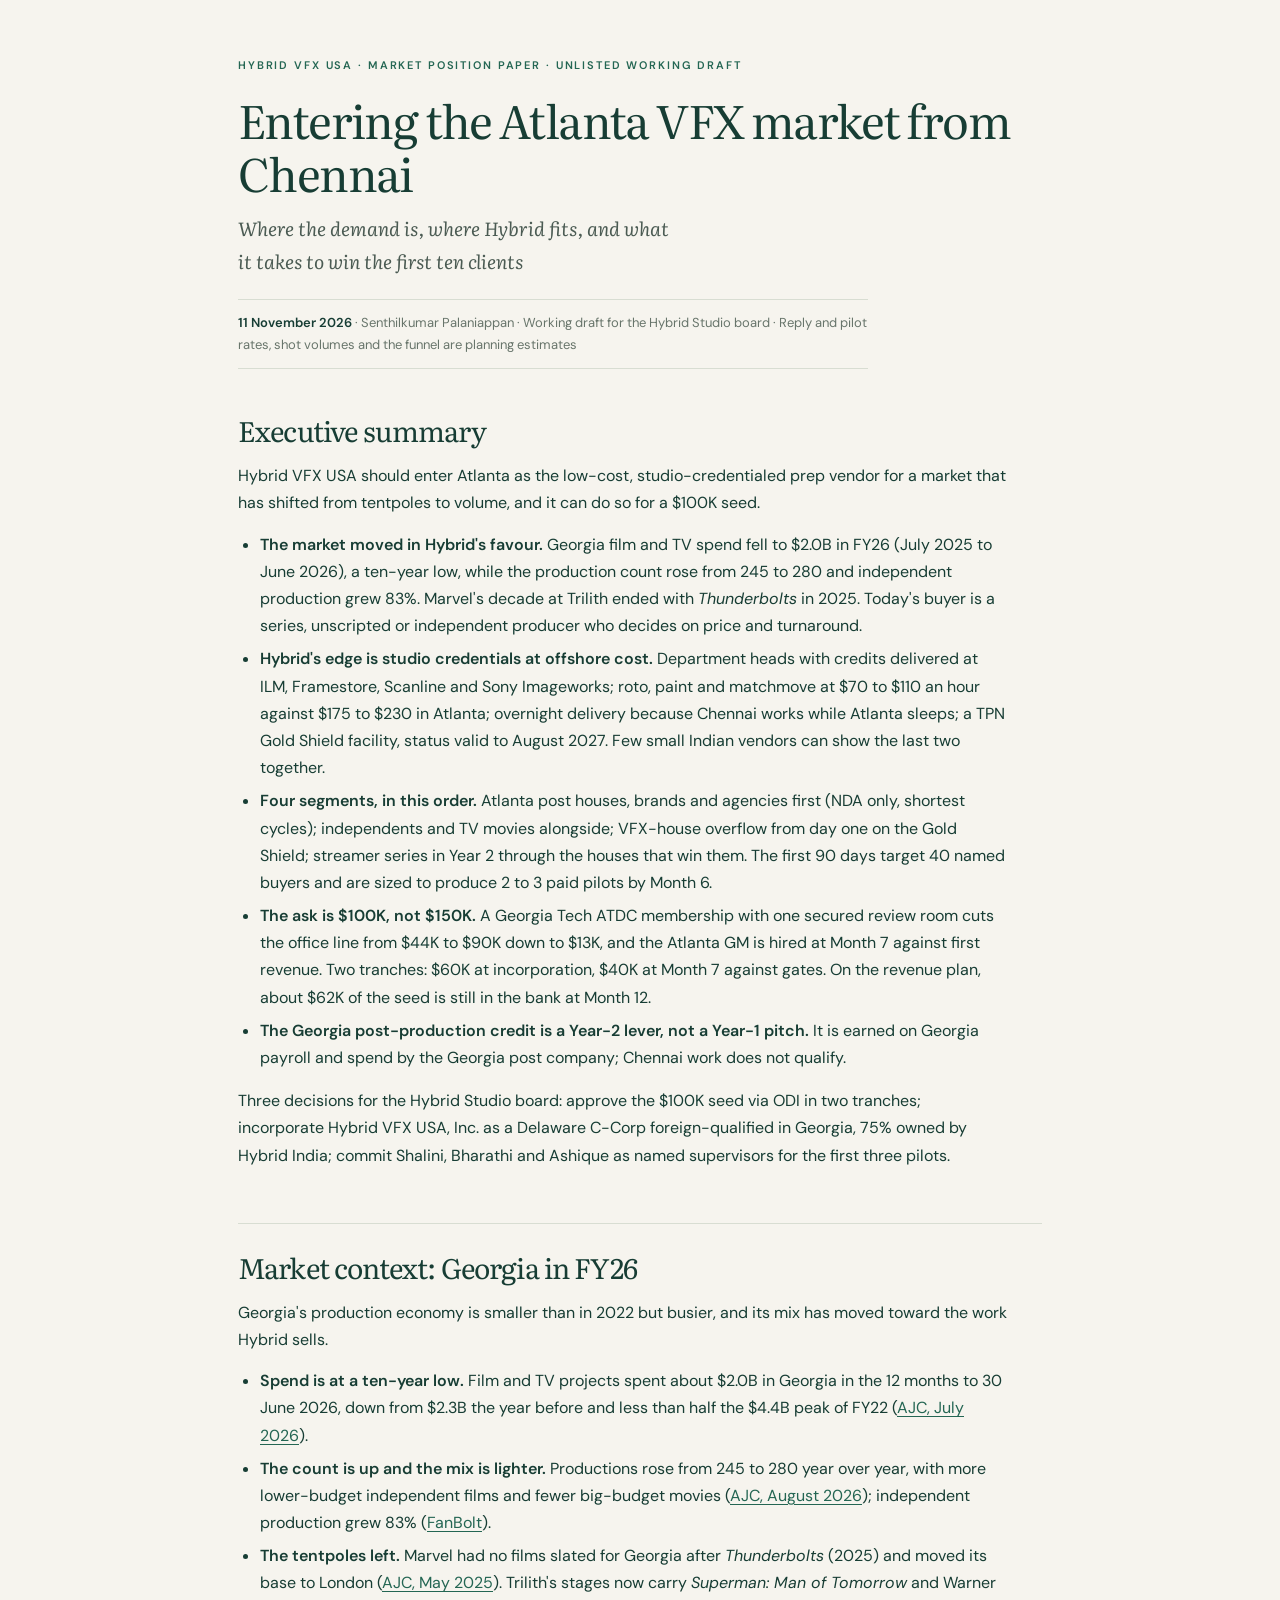
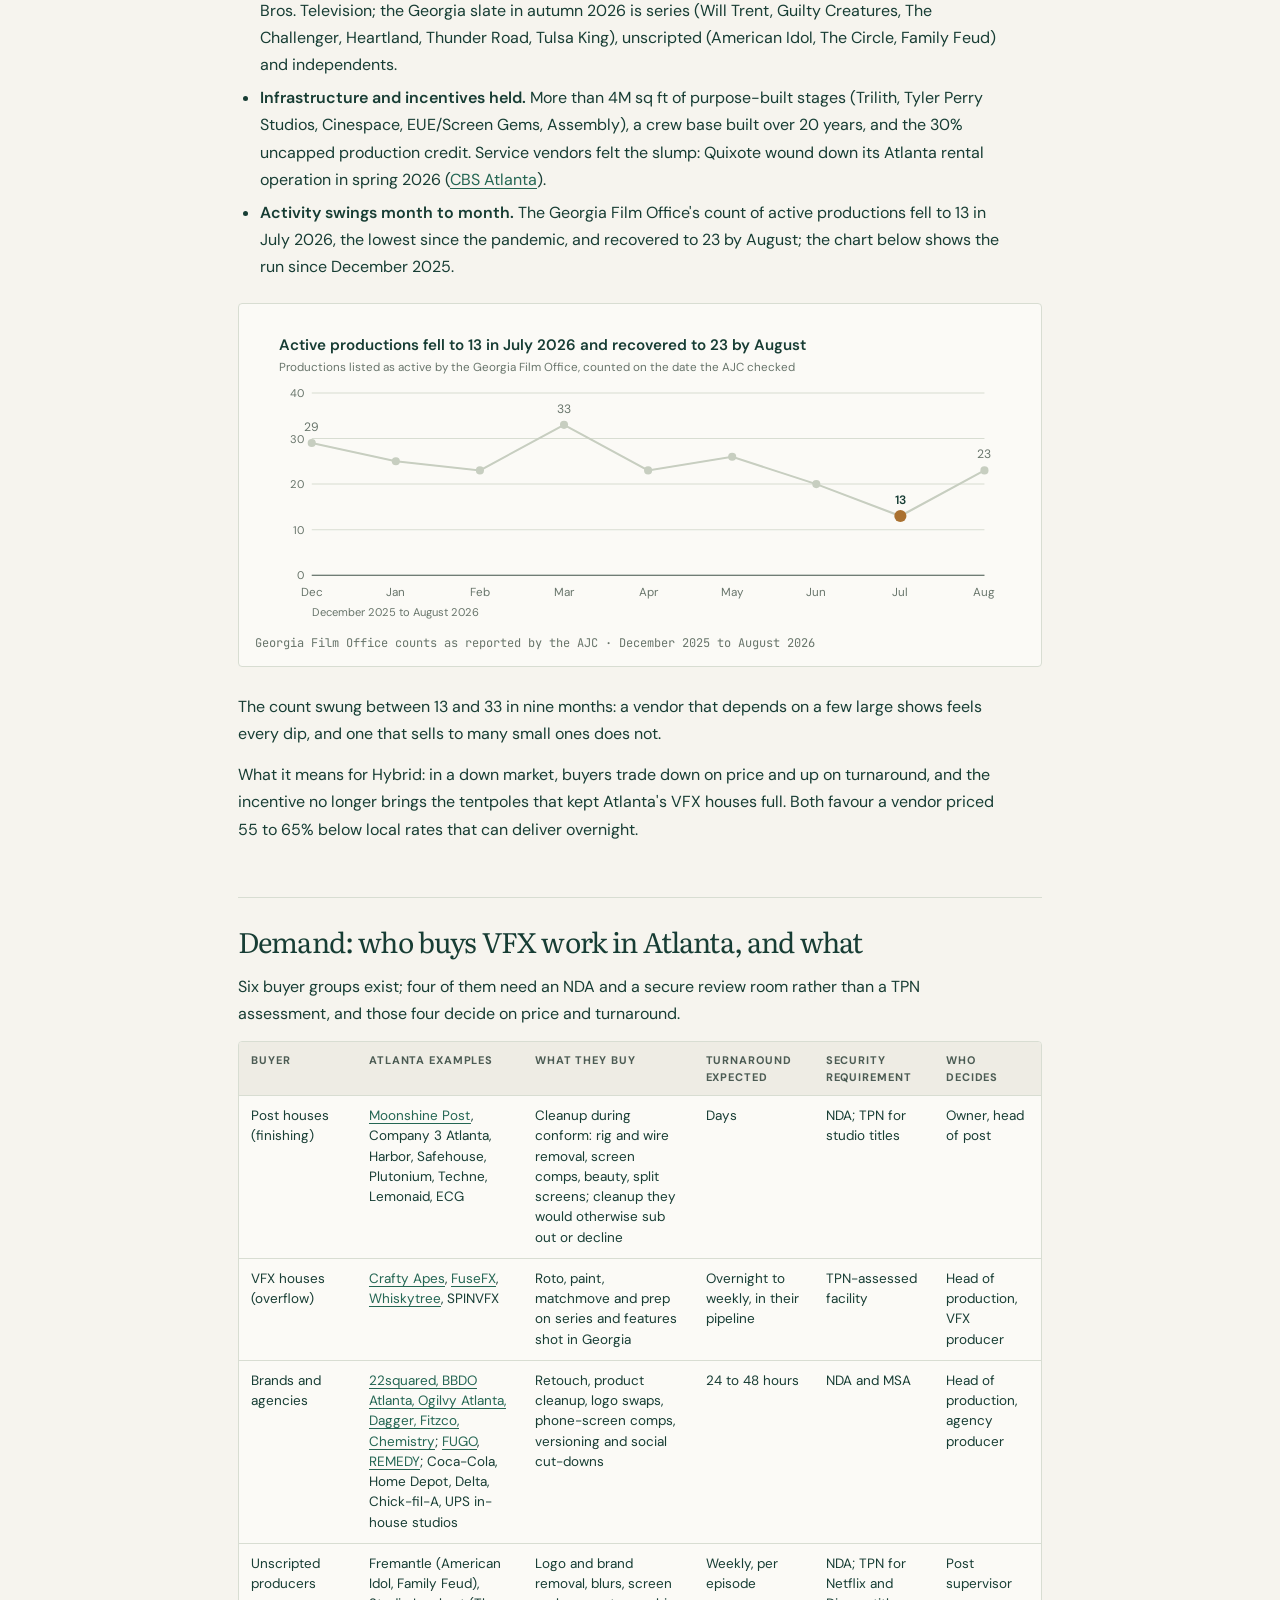
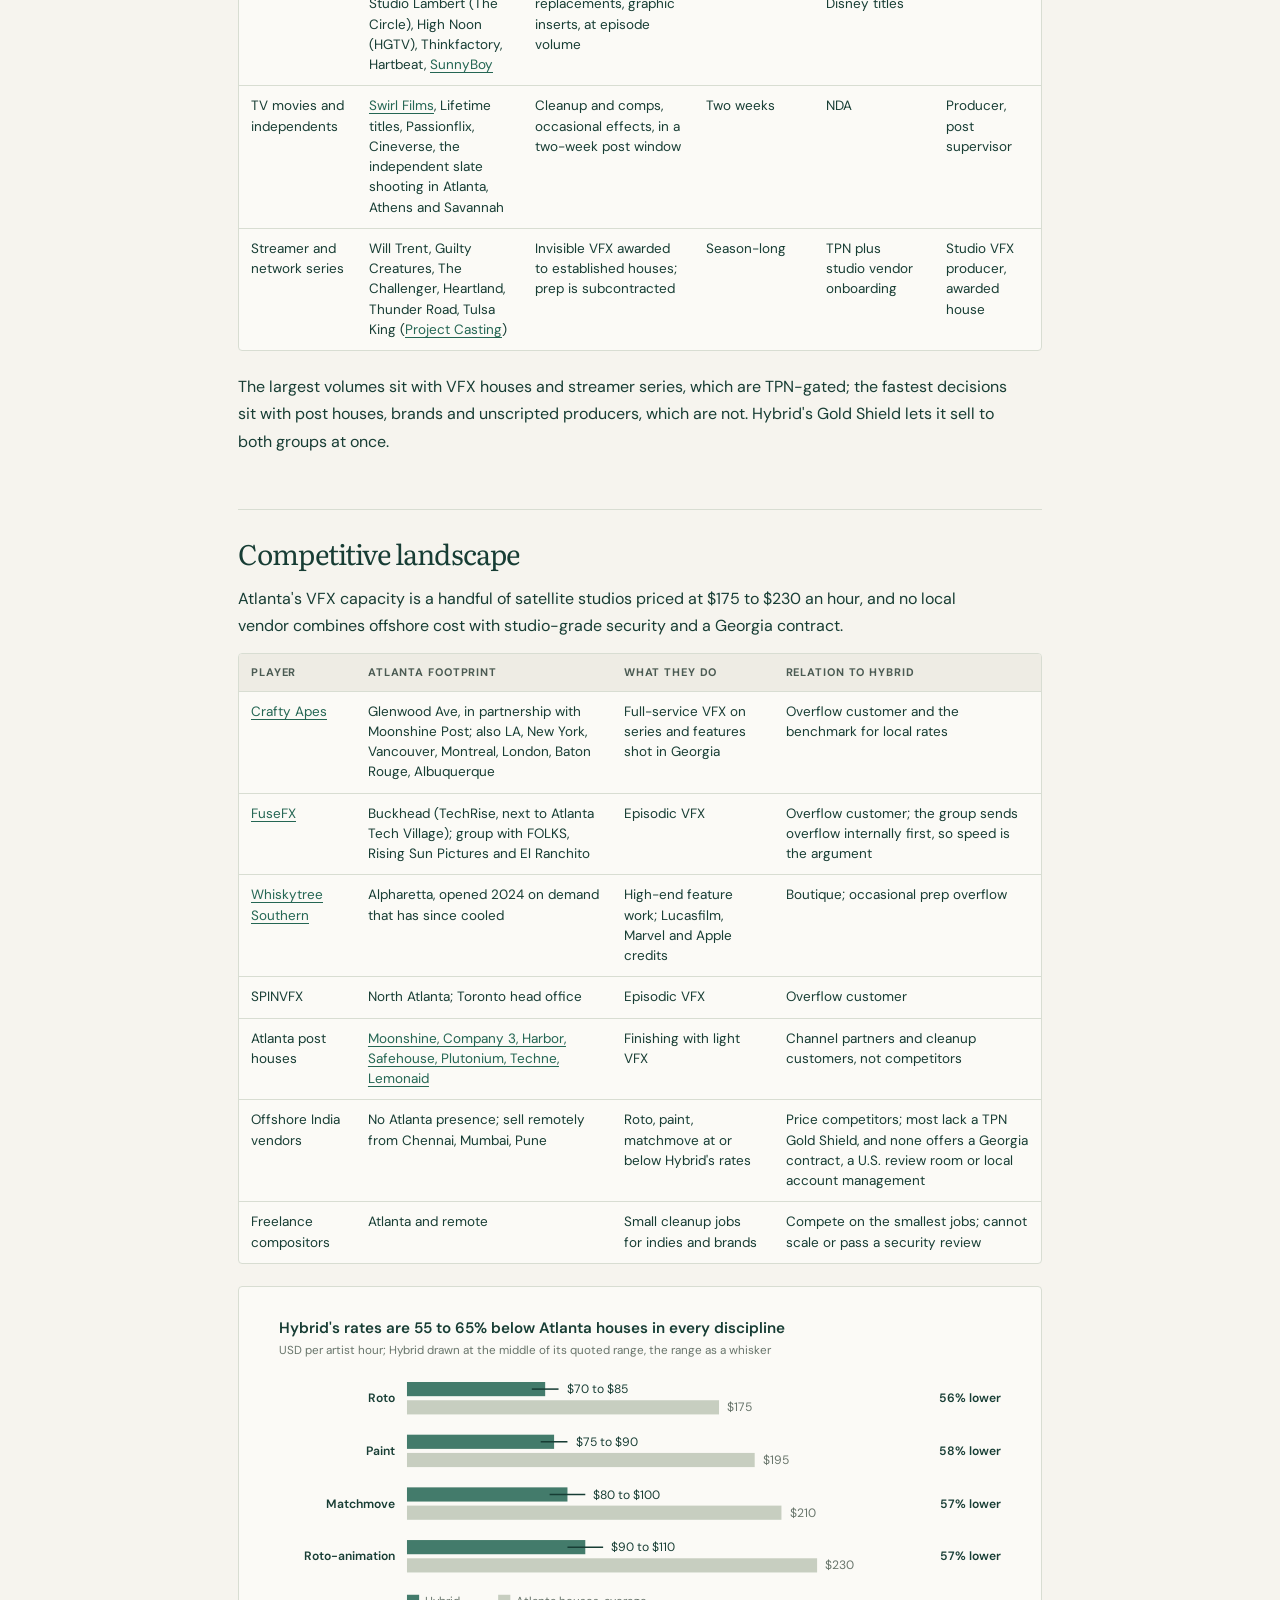
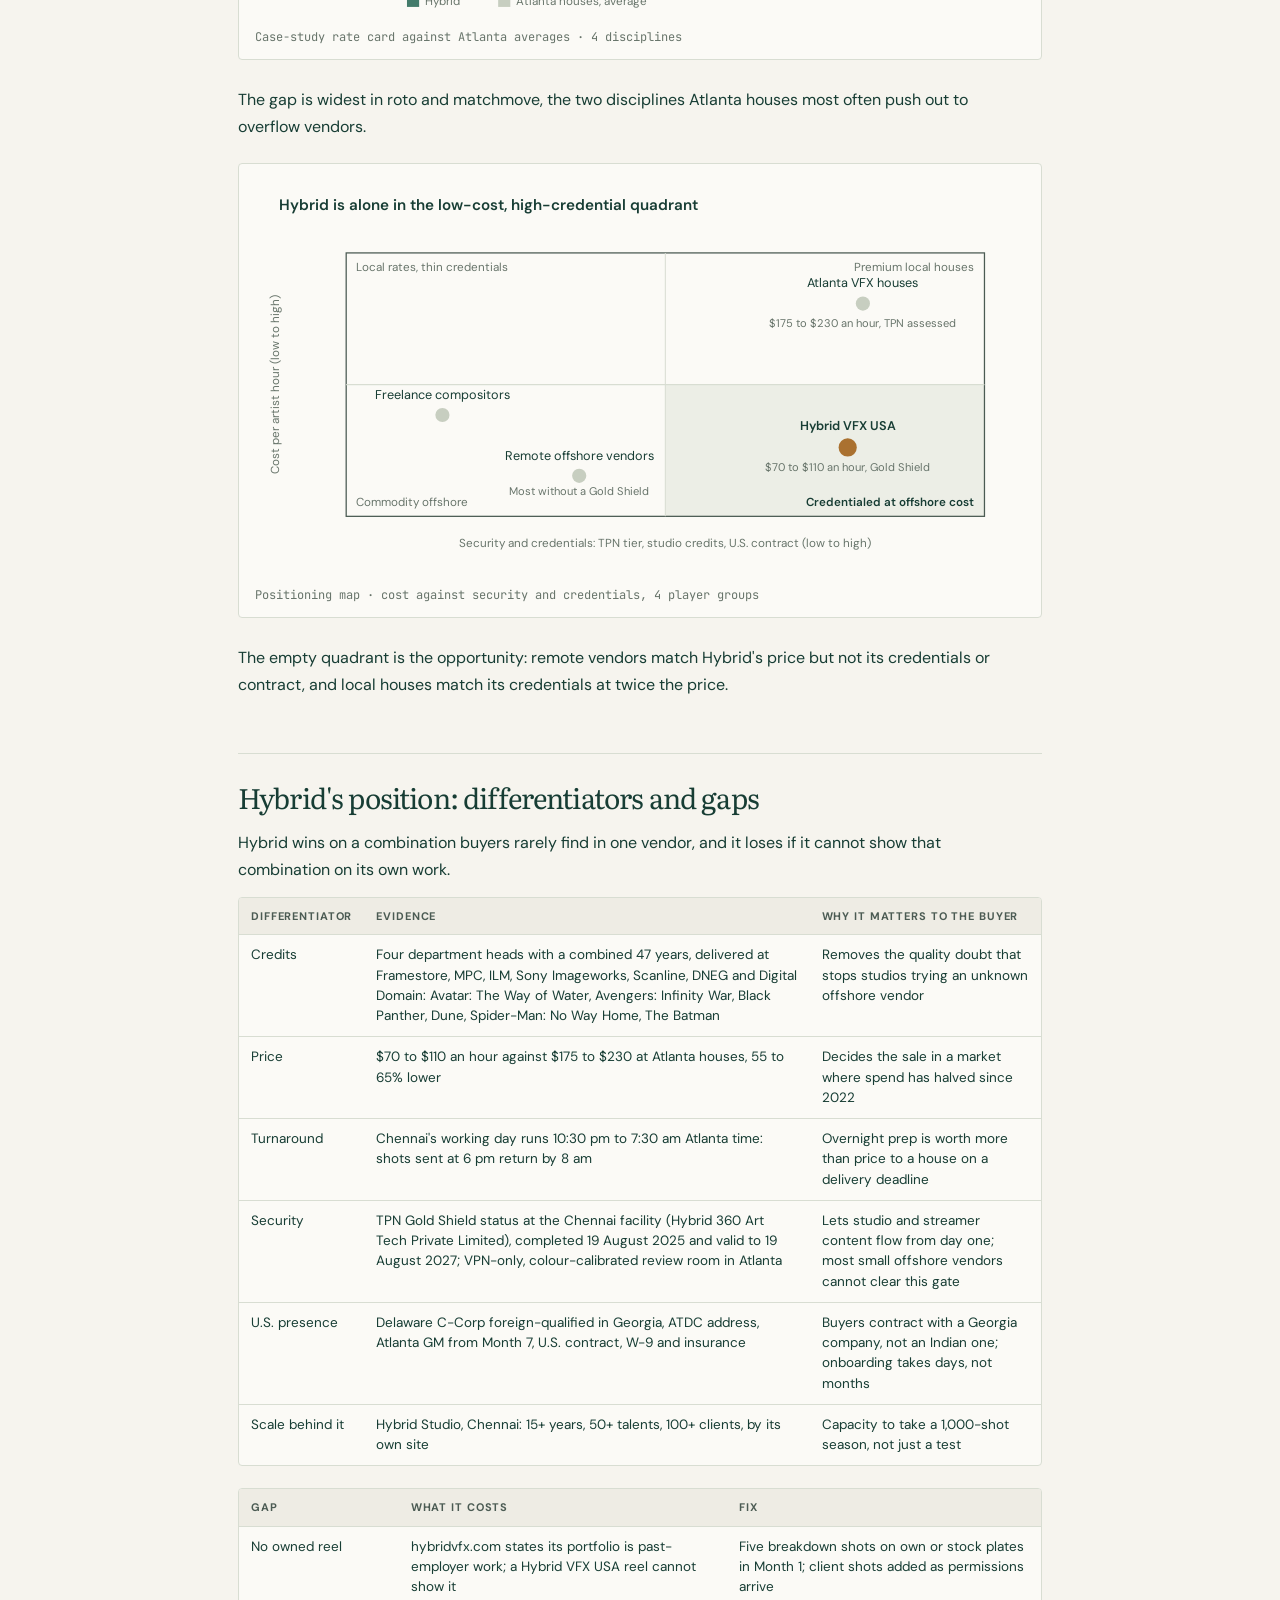
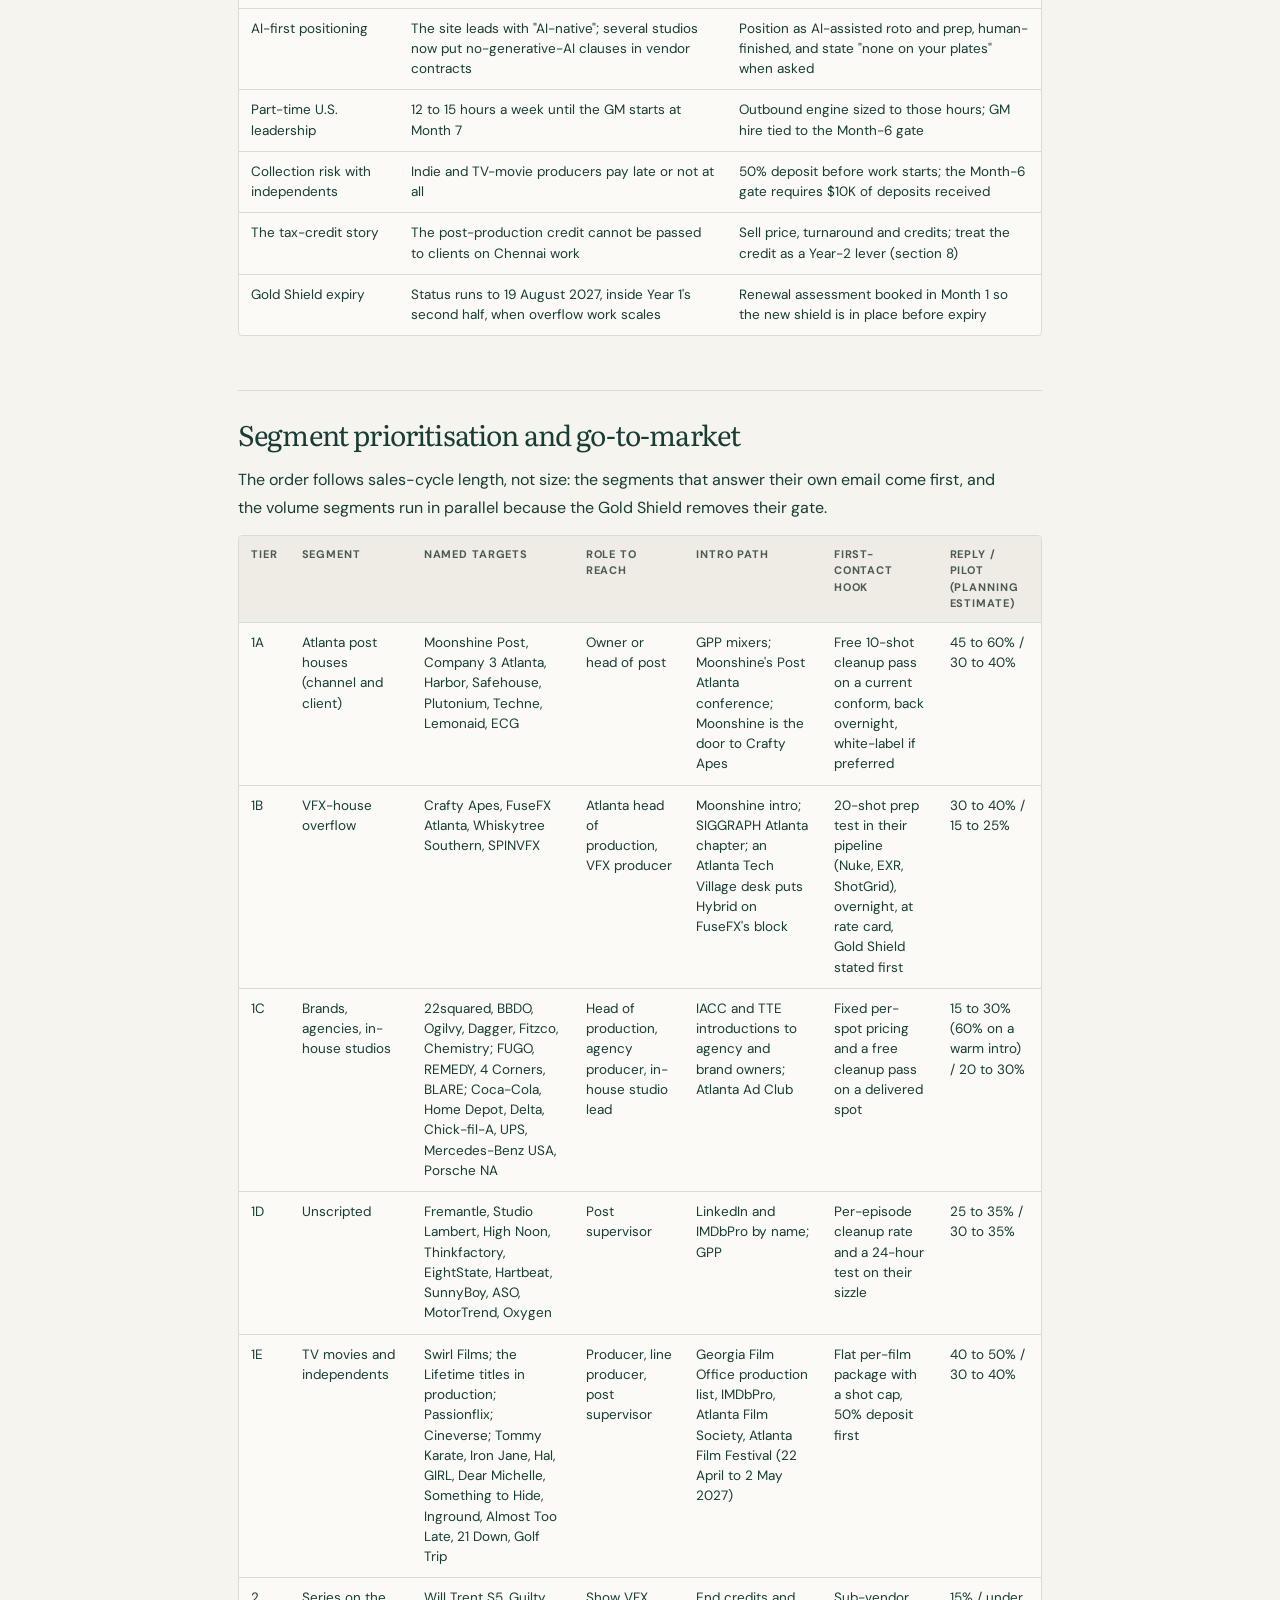
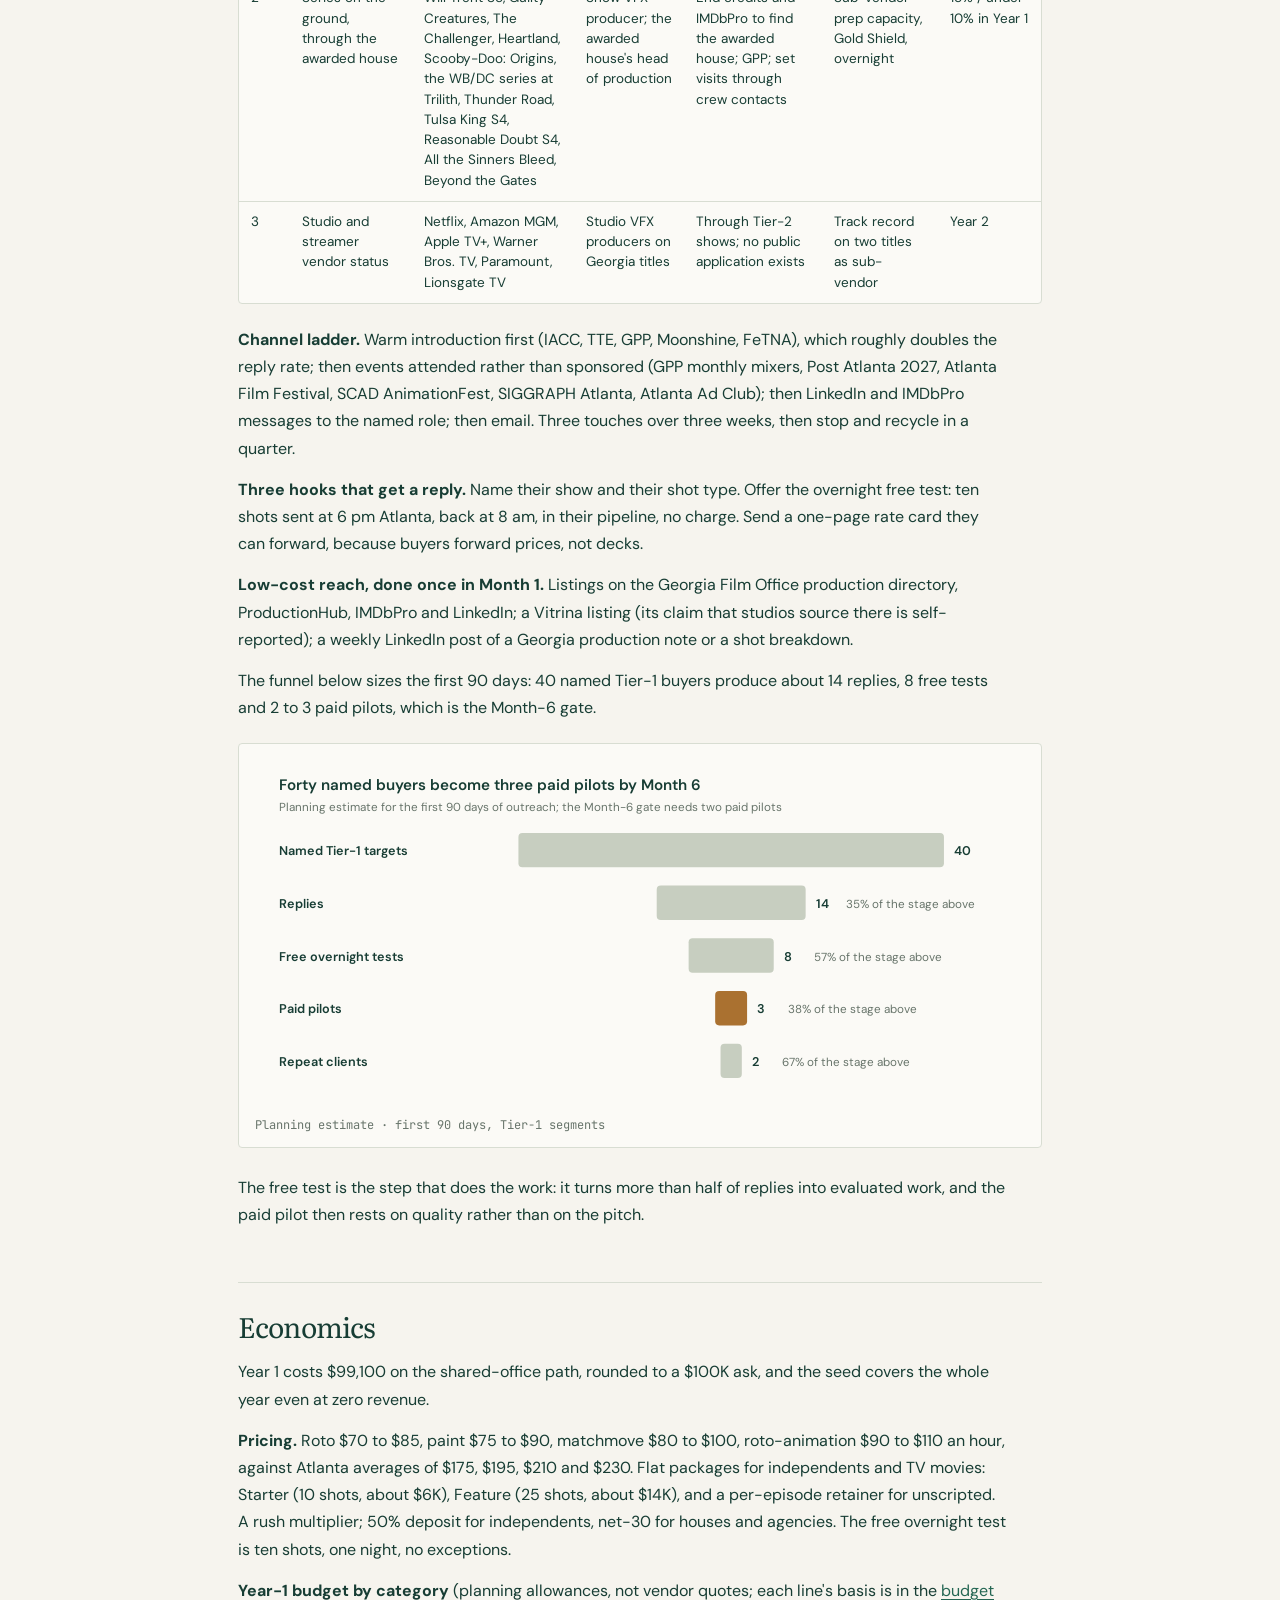
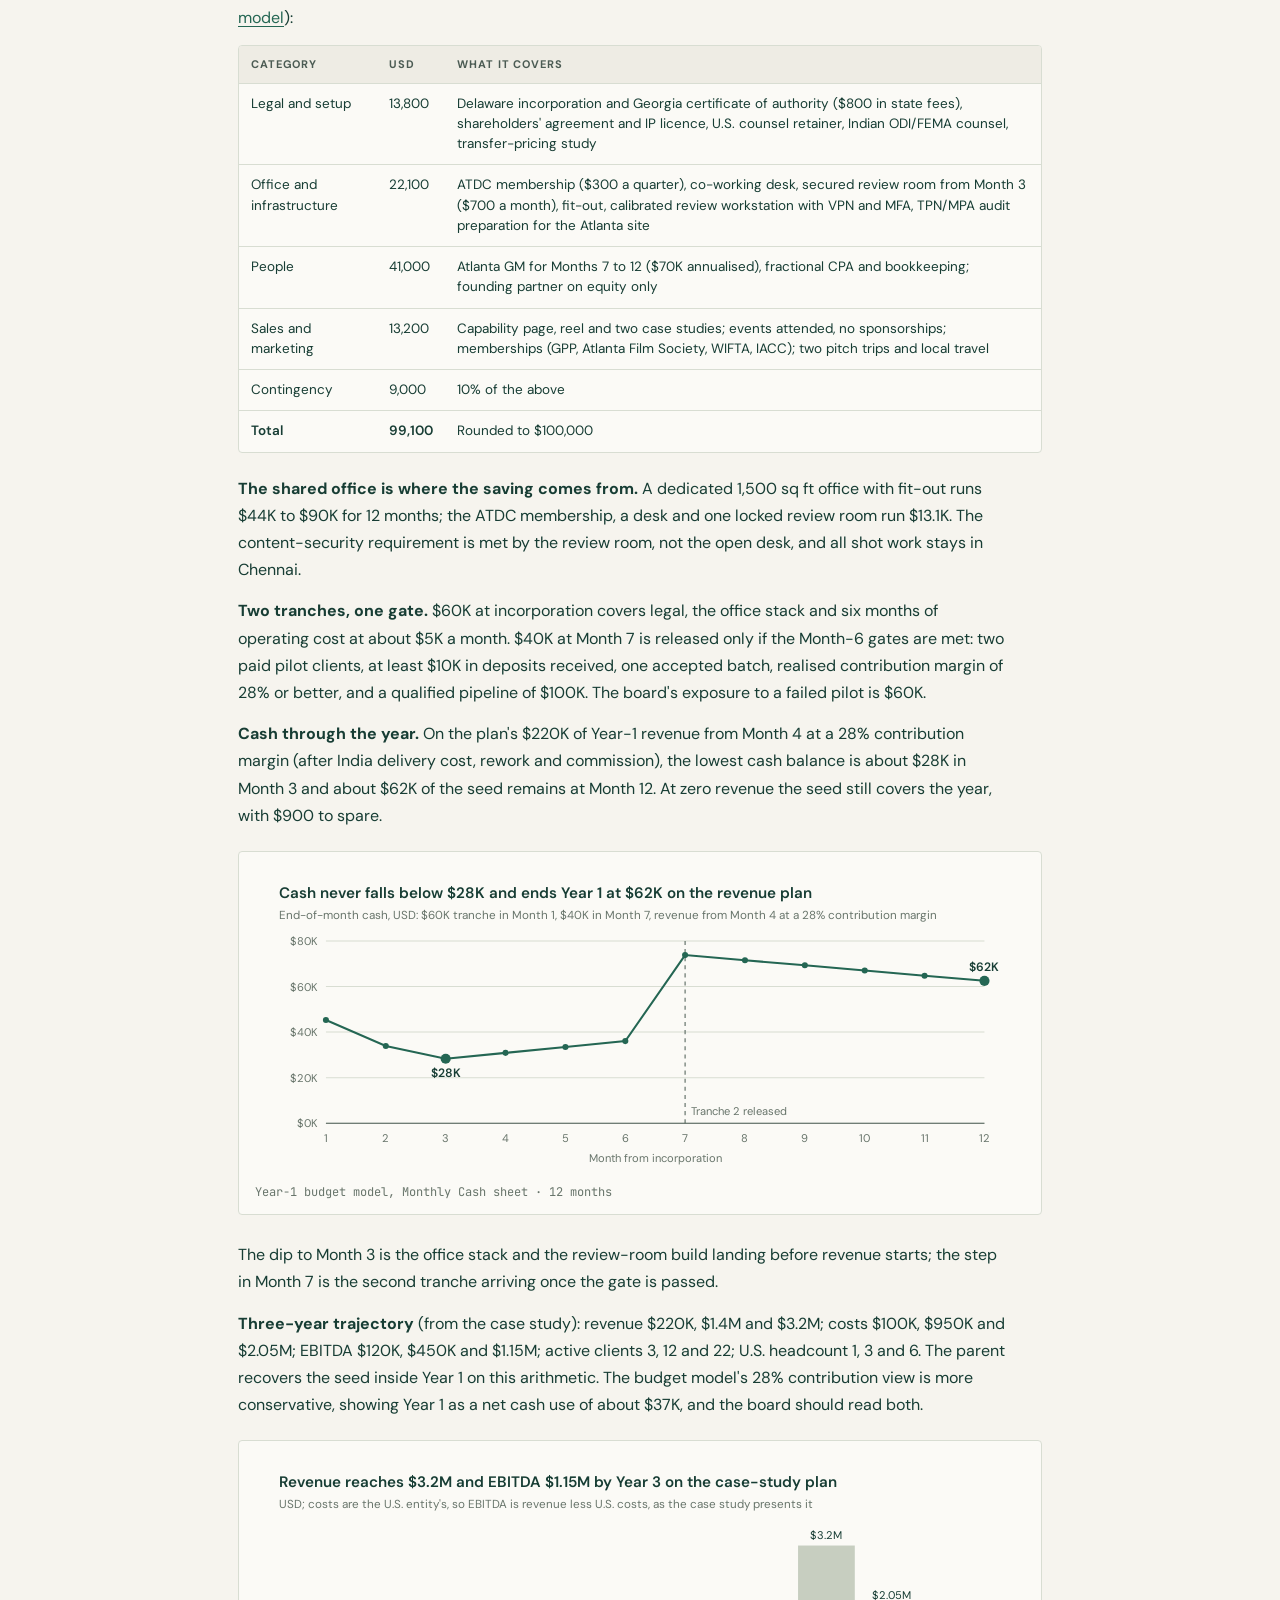
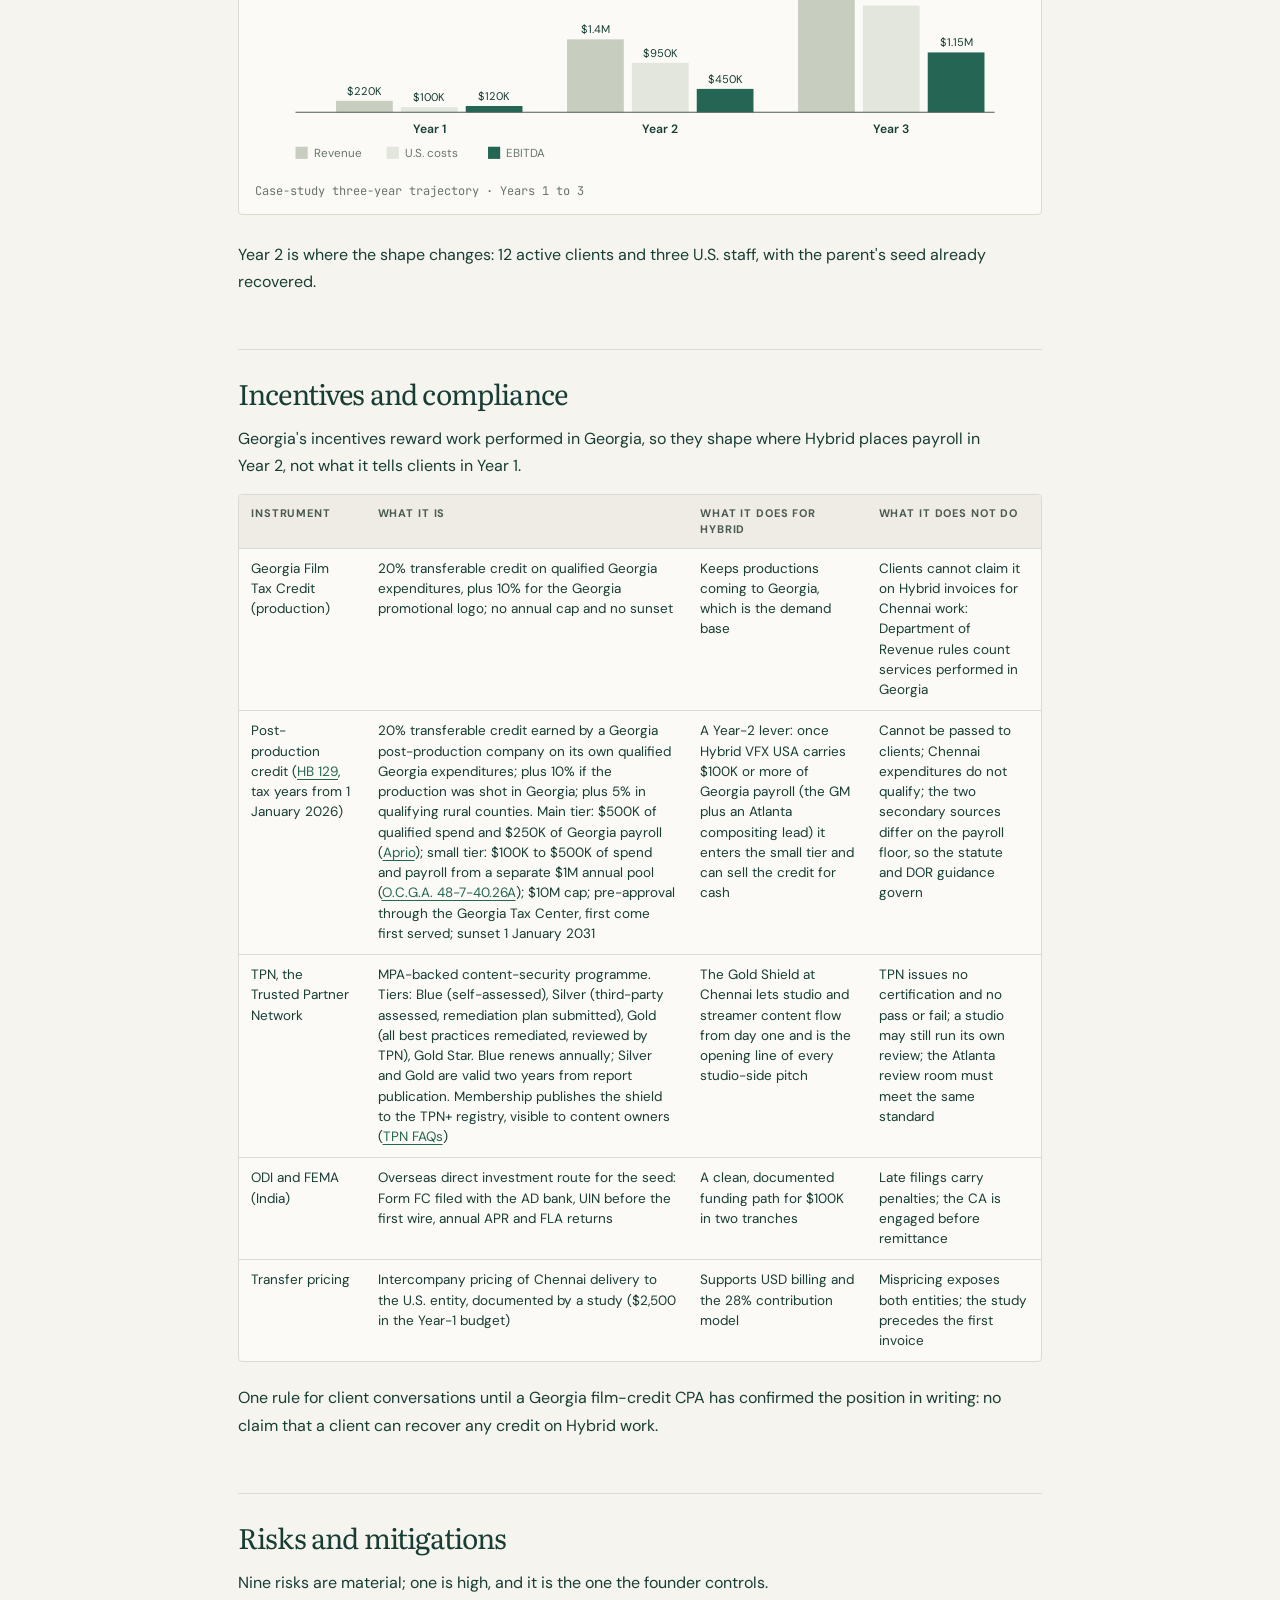
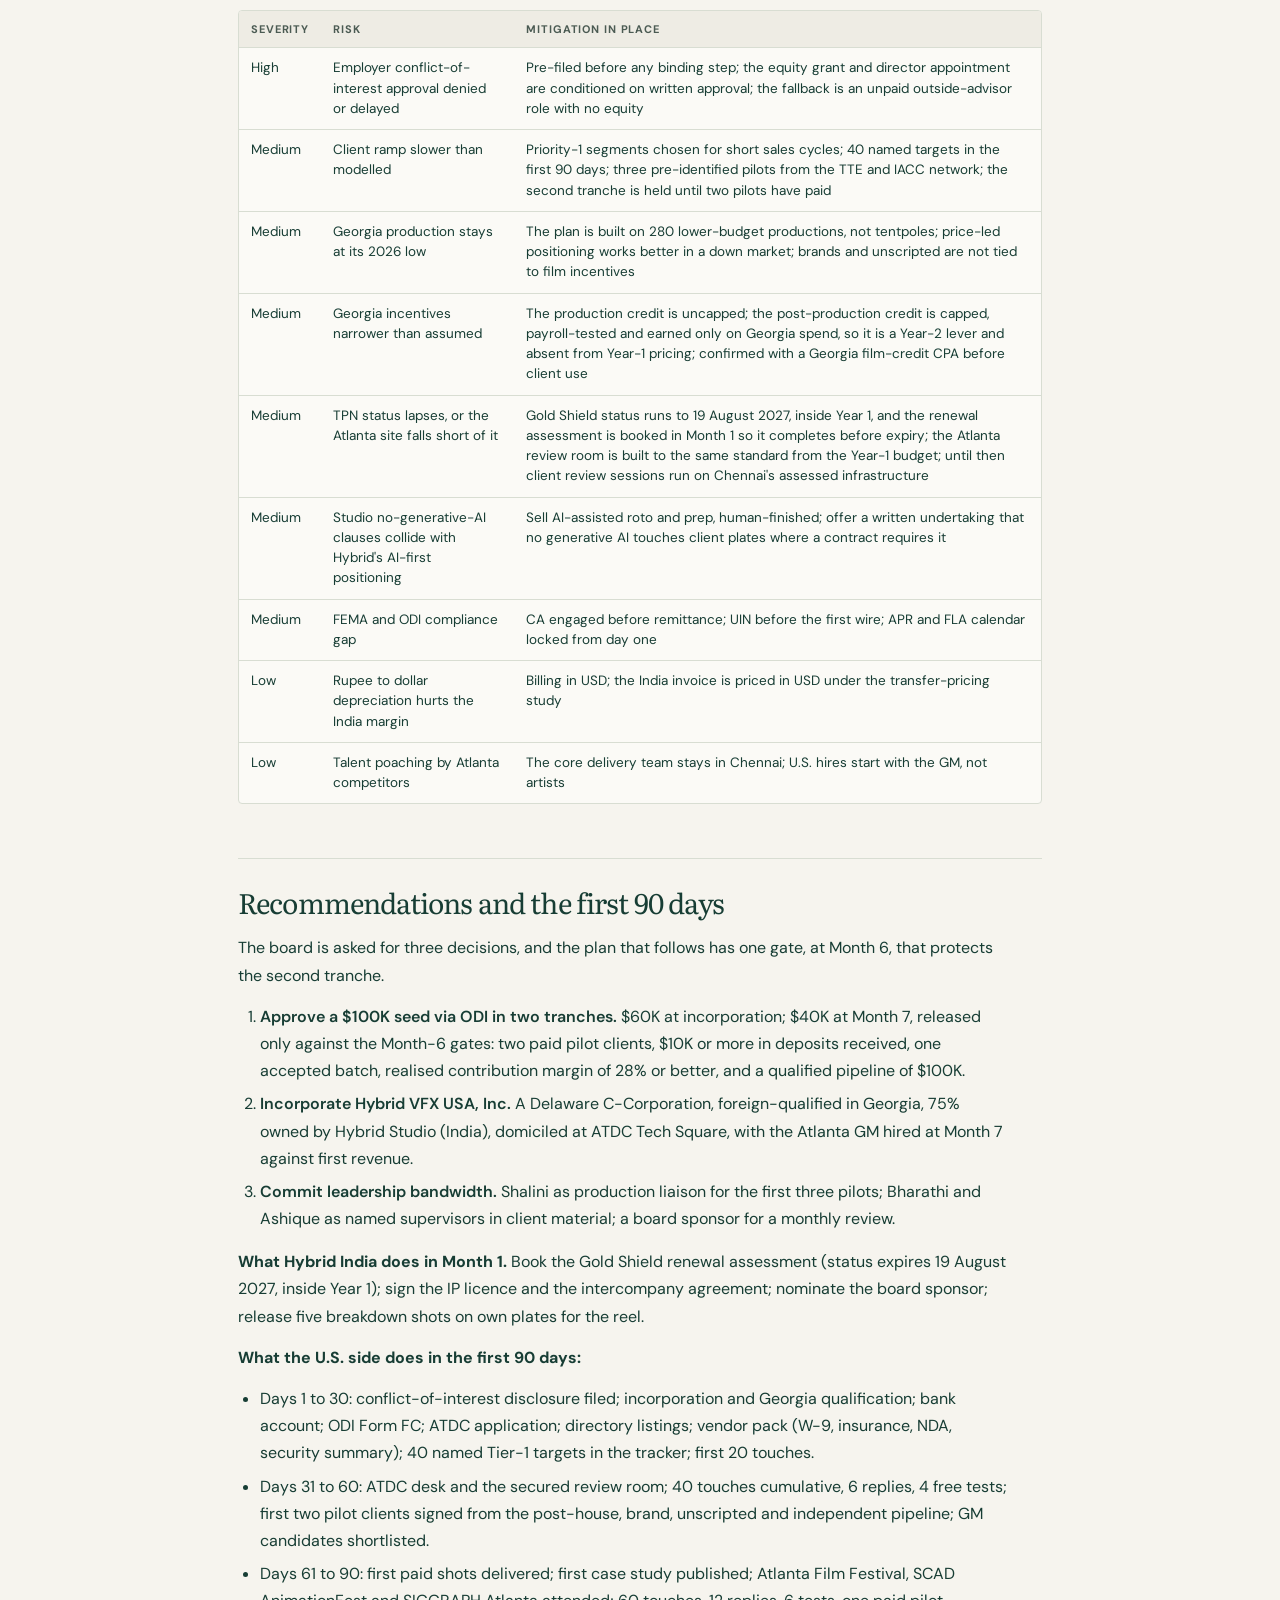
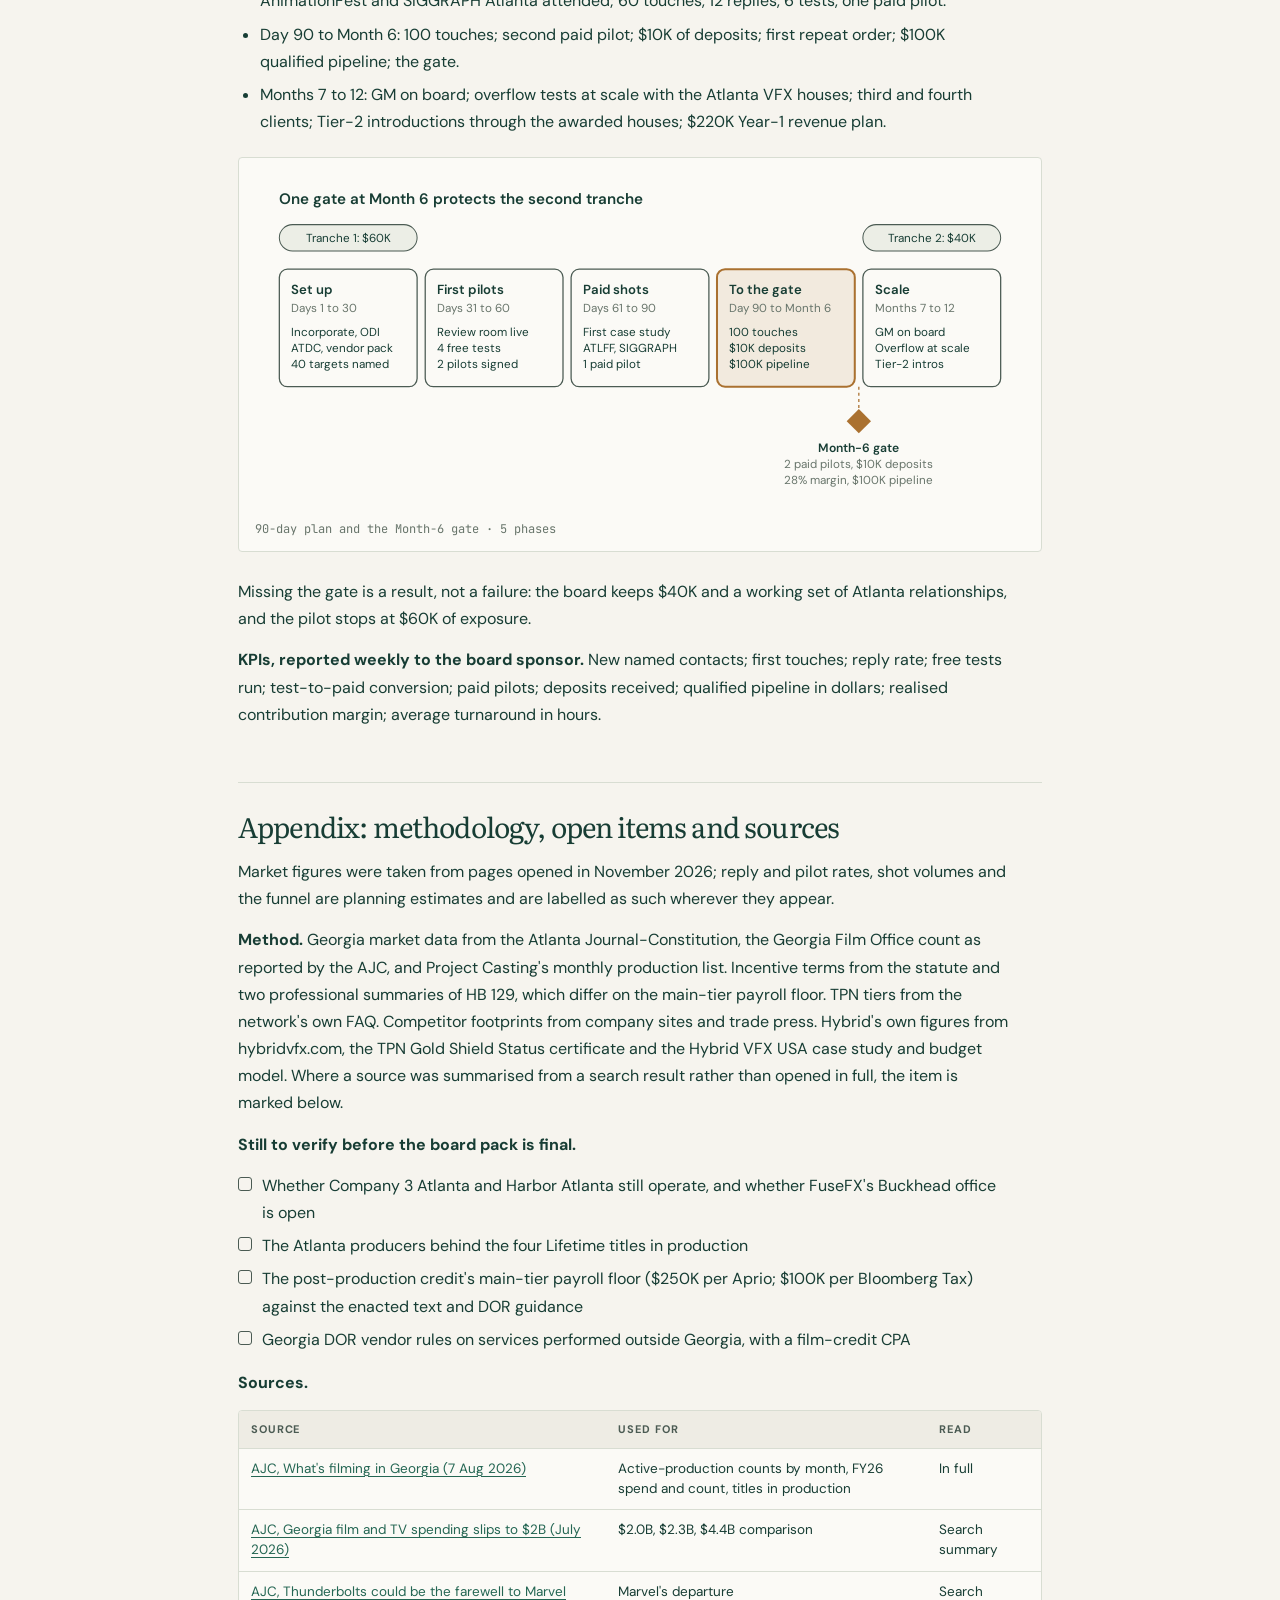
==== commit 1bd7cc40: "Hybrid VFX USA: Gold Shield expiry falls inside Year 1; renewal booked in Month 1 Co-Authored-By: Cl" ====
--- a/ventures/hybrid-vfx-usa-market-position.html
+++ b/ventures/hybrid-vfx-usa-market-position.html
@@ -71,7 +71,7 @@
 <h2>Hybrid's position: differentiators and gaps</h2>
 <p>Hybrid wins on a combination buyers rarely find in one vendor, and it loses if it cannot show that combination on its own work.</p>
 <div class='tw'><table><thead><tr><th>Differentiator</th><th>Evidence</th><th>Why it matters to the buyer</th></tr></thead><tbody><tr><td>Credits</td><td>Four department heads with a combined 47 years, delivered at Framestore, MPC, ILM, Sony Imageworks, Scanline, DNEG and Digital Domain: Avatar: The Way of Water, Avengers: Infinity War, Black Panther, Dune, Spider-Man: No Way Home, The Batman</td><td>Removes the quality doubt that stops studios trying an unknown offshore vendor</td></tr><tr><td>Price</td><td>$70 to $110 an hour against $175 to $230 at Atlanta houses, 55 to 65% lower</td><td>Decides the sale in a market where spend has halved since 2022</td></tr><tr><td>Turnaround</td><td>Chennai's working day runs 10:30 pm to 7:30 am Atlanta time: shots sent at 6 pm return by 8 am</td><td>Overnight prep is worth more than price to a house on a delivery deadline</td></tr><tr><td>Security</td><td>TPN Gold Shield status at the Chennai facility (Hybrid 360 Art Tech Private Limited), completed 19 August 2025 and valid to 19 August 2027; VPN-only, colour-calibrated review room in Atlanta</td><td>Lets studio and streamer content flow from day one; most small offshore vendors cannot clear this gate</td></tr><tr><td>U.S. presence</td><td>Delaware C-Corp foreign-qualified in Georgia, ATDC address, Atlanta GM from Month 7, U.S. contract, W-9 and insurance</td><td>Buyers contract with a Georgia company, not an Indian one; onboarding takes days, not months</td></tr><tr><td>Scale behind it</td><td>Hybrid Studio, Chennai: 15+ years, 50+ talents, 100+ clients, by its own site</td><td>Capacity to take a 1,000-shot season, not just a test</td></tr></tbody></table></div>
-<div class='tw'><table><thead><tr><th>Gap</th><th>What it costs</th><th>Fix</th></tr></thead><tbody><tr><td>No owned reel</td><td>hybridvfx.com states its portfolio is past-employer work; a Hybrid VFX USA reel cannot show it</td><td>Five breakdown shots on own or stock plates in Month 1; client shots added as permissions arrive</td></tr><tr><td>AI-first positioning</td><td>The site leads with "AI-native"; several studios now put no-generative-AI clauses in vendor contracts</td><td>Position as AI-assisted roto and prep, human-finished, and state "none on your plates" when asked</td></tr><tr><td>Part-time U.S. leadership</td><td>12 to 15 hours a week until the GM starts at Month 7</td><td>Outbound engine sized to those hours; GM hire tied to the Month-6 gate</td></tr><tr><td>Collection risk with independents</td><td>Indie and TV-movie producers pay late or not at all</td><td>50% deposit before work starts; the Month-6 gate requires $10K of deposits received</td></tr><tr><td>The tax-credit story</td><td>The post-production credit cannot be passed to clients on Chennai work</td><td>Sell price, turnaround and credits; treat the credit as a Year-2 lever (section 8)</td></tr><tr><td>Gold Shield expiry</td><td>Status runs to 19 August 2027; a lapse would stop studio work in Year 2</td><td>Renewal assessment booked for mid-2027, before the first Year-2 studio title</td></tr></tbody></table></div>
+<div class='tw'><table><thead><tr><th>Gap</th><th>What it costs</th><th>Fix</th></tr></thead><tbody><tr><td>No owned reel</td><td>hybridvfx.com states its portfolio is past-employer work; a Hybrid VFX USA reel cannot show it</td><td>Five breakdown shots on own or stock plates in Month 1; client shots added as permissions arrive</td></tr><tr><td>AI-first positioning</td><td>The site leads with "AI-native"; several studios now put no-generative-AI clauses in vendor contracts</td><td>Position as AI-assisted roto and prep, human-finished, and state "none on your plates" when asked</td></tr><tr><td>Part-time U.S. leadership</td><td>12 to 15 hours a week until the GM starts at Month 7</td><td>Outbound engine sized to those hours; GM hire tied to the Month-6 gate</td></tr><tr><td>Collection risk with independents</td><td>Indie and TV-movie producers pay late or not at all</td><td>50% deposit before work starts; the Month-6 gate requires $10K of deposits received</td></tr><tr><td>The tax-credit story</td><td>The post-production credit cannot be passed to clients on Chennai work</td><td>Sell price, turnaround and credits; treat the credit as a Year-2 lever (section 8)</td></tr><tr><td>Gold Shield expiry</td><td>Status runs to 19 August 2027, inside Year 1's second half, when overflow work scales</td><td>Renewal assessment booked in Month 1 so the new shield is in place before expiry</td></tr></tbody></table></div>
 <h2>Segment prioritisation and go-to-market</h2>
 <p>The order follows sales-cycle length, not size: the segments that answer their own email come first, and the volume segments run in parallel because the Gold Shield removes their gate.</p>
 <div class='tw'><table><thead><tr><th>Tier</th><th>Segment</th><th>Named targets</th><th>Role to reach</th><th>Intro path</th><th>First-contact hook</th><th>Reply / pilot (planning estimate)</th></tr></thead><tbody><tr><td>1A</td><td>Atlanta post houses (channel and client)</td><td>Moonshine Post, Company 3 Atlanta, Harbor, Safehouse, Plutonium, Techne, Lemonaid, ECG</td><td>Owner or head of post</td><td>GPP mixers; Moonshine's Post Atlanta conference; Moonshine is the door to Crafty Apes</td><td>Free 10-shot cleanup pass on a current conform, back overnight, white-label if preferred</td><td>45 to 60% / 30 to 40%</td></tr><tr><td>1B</td><td>VFX-house overflow</td><td>Crafty Apes, FuseFX Atlanta, Whiskytree Southern, SPINVFX</td><td>Atlanta head of production, VFX producer</td><td>Moonshine intro; SIGGRAPH Atlanta chapter; an Atlanta Tech Village desk puts Hybrid on FuseFX's block</td><td>20-shot prep test in their pipeline (Nuke, EXR, ShotGrid), overnight, at rate card, Gold Shield stated first</td><td>30 to 40% / 15 to 25%</td></tr><tr><td>1C</td><td>Brands, agencies, in-house studios</td><td>22squared, BBDO, Ogilvy, Dagger, Fitzco, Chemistry; FUGO, REMEDY, 4 Corners, BLARE; Coca-Cola, Home Depot, Delta, Chick-fil-A, UPS, Mercedes-Benz USA, Porsche NA</td><td>Head of production, agency producer, in-house studio lead</td><td>IACC and TTE introductions to agency and brand owners; Atlanta Ad Club</td><td>Fixed per-spot pricing and a free cleanup pass on a delivered spot</td><td>15 to 30% (60% on a warm intro) / 20 to 30%</td></tr><tr><td>1D</td><td>Unscripted</td><td>Fremantle, Studio Lambert, High Noon, Thinkfactory, EightState, Hartbeat, SunnyBoy, ASO, MotorTrend, Oxygen</td><td>Post supervisor</td><td>LinkedIn and IMDbPro by name; GPP</td><td>Per-episode cleanup rate and a 24-hour test on their sizzle</td><td>25 to 35% / 30 to 35%</td></tr><tr><td>1E</td><td>TV movies and independents</td><td>Swirl Films; the Lifetime titles in production; Passionflix; Cineverse; Tommy Karate, Iron Jane, Hal, GIRL, Dear Michelle, Something to Hide, Inground, Almost Too Late, 21 Down, Golf Trip</td><td>Producer, line producer, post supervisor</td><td>Georgia Film Office production list, IMDbPro, Atlanta Film Society, Atlanta Film Festival (22 April to 2 May 2027)</td><td>Flat per-film package with a shot cap, 50% deposit first</td><td>40 to 50% / 30 to 40%</td></tr><tr><td>2</td><td>Series on the ground, through the awarded house</td><td>Will Trent S5, Guilty Creatures, The Challenger, Heartland, Scooby-Doo: Origins, the WB/DC series at Trilith, Thunder Road, Tulsa King S4, Reasonable Doubt S4, All the Sinners Bleed, Beyond the Gates</td><td>Show VFX producer; the awarded house's head of production</td><td>End credits and IMDbPro to find the awarded house; GPP; set visits through crew contacts</td><td>Sub-vendor prep capacity, Gold Shield, overnight</td><td>15% / under 10% in Year 1</td></tr><tr><td>3</td><td>Studio and streamer vendor status</td><td>Netflix, Amazon MGM, Apple TV+, Warner Bros. TV, Paramount, Lionsgate TV</td><td>Studio VFX producers on Georgia titles</td><td>Through Tier-2 shows; no public application exists</td><td>Track record on two titles as sub-vendor</td><td>Year 2</td></tr></tbody></table></div>
@@ -100,11 +100,11 @@
 <p>One rule for client conversations until a Georgia film-credit CPA has confirmed the position in writing: no claim that a client can recover any credit on Hybrid work.</p>
 <h2>Risks and mitigations</h2>
 <p>Nine risks are material; one is high, and it is the one the founder controls.</p>
-<div class='tw'><table><thead><tr><th>Severity</th><th>Risk</th><th>Mitigation in place</th></tr></thead><tbody><tr><td>High</td><td>Employer conflict-of-interest approval denied or delayed</td><td>Pre-filed before any binding step; the equity grant and director appointment are conditioned on written approval; the fallback is an unpaid outside-advisor role with no equity</td></tr><tr><td>Medium</td><td>Client ramp slower than modelled</td><td>Priority-1 segments chosen for short sales cycles; 40 named targets in the first 90 days; three pre-identified pilots from the TTE and IACC network; the second tranche is held until two pilots have paid</td></tr><tr><td>Medium</td><td>Georgia production stays at its 2026 low</td><td>The plan is built on 280 lower-budget productions, not tentpoles; price-led positioning works better in a down market; brands and unscripted are not tied to film incentives</td></tr><tr><td>Medium</td><td>Georgia incentives narrower than assumed</td><td>The production credit is uncapped; the post-production credit is capped, payroll-tested and earned only on Georgia spend, so it is a Year-2 lever and absent from Year-1 pricing; confirmed with a Georgia film-credit CPA before client use</td></tr><tr><td>Medium</td><td>TPN status lapses, or the Atlanta site falls short of it</td><td>Gold Shield status runs to 19 August 2027 and the renewal assessment is booked for mid-2027; the Atlanta review room is built to the same standard from the Year-1 budget; until then client review sessions run on Chennai's assessed infrastructure</td></tr><tr><td>Medium</td><td>Studio no-generative-AI clauses collide with Hybrid's AI-first positioning</td><td>Sell AI-assisted roto and prep, human-finished; offer a written undertaking that no generative AI touches client plates where a contract requires it</td></tr><tr><td>Medium</td><td>FEMA and ODI compliance gap</td><td>CA engaged before remittance; UIN before the first wire; APR and FLA calendar locked from day one</td></tr><tr><td>Low</td><td>Rupee to dollar depreciation hurts the India margin</td><td>Billing in USD; the India invoice is priced in USD under the transfer-pricing study</td></tr><tr><td>Low</td><td>Talent poaching by Atlanta competitors</td><td>The core delivery team stays in Chennai; U.S. hires start with the GM, not artists</td></tr></tbody></table></div>
+<div class='tw'><table><thead><tr><th>Severity</th><th>Risk</th><th>Mitigation in place</th></tr></thead><tbody><tr><td>High</td><td>Employer conflict-of-interest approval denied or delayed</td><td>Pre-filed before any binding step; the equity grant and director appointment are conditioned on written approval; the fallback is an unpaid outside-advisor role with no equity</td></tr><tr><td>Medium</td><td>Client ramp slower than modelled</td><td>Priority-1 segments chosen for short sales cycles; 40 named targets in the first 90 days; three pre-identified pilots from the TTE and IACC network; the second tranche is held until two pilots have paid</td></tr><tr><td>Medium</td><td>Georgia production stays at its 2026 low</td><td>The plan is built on 280 lower-budget productions, not tentpoles; price-led positioning works better in a down market; brands and unscripted are not tied to film incentives</td></tr><tr><td>Medium</td><td>Georgia incentives narrower than assumed</td><td>The production credit is uncapped; the post-production credit is capped, payroll-tested and earned only on Georgia spend, so it is a Year-2 lever and absent from Year-1 pricing; confirmed with a Georgia film-credit CPA before client use</td></tr><tr><td>Medium</td><td>TPN status lapses, or the Atlanta site falls short of it</td><td>Gold Shield status runs to 19 August 2027, inside Year 1, and the renewal assessment is booked in Month 1 so it completes before expiry; the Atlanta review room is built to the same standard from the Year-1 budget; until then client review sessions run on Chennai's assessed infrastructure</td></tr><tr><td>Medium</td><td>Studio no-generative-AI clauses collide with Hybrid's AI-first positioning</td><td>Sell AI-assisted roto and prep, human-finished; offer a written undertaking that no generative AI touches client plates where a contract requires it</td></tr><tr><td>Medium</td><td>FEMA and ODI compliance gap</td><td>CA engaged before remittance; UIN before the first wire; APR and FLA calendar locked from day one</td></tr><tr><td>Low</td><td>Rupee to dollar depreciation hurts the India margin</td><td>Billing in USD; the India invoice is priced in USD under the transfer-pricing study</td></tr><tr><td>Low</td><td>Talent poaching by Atlanta competitors</td><td>The core delivery team stays in Chennai; U.S. hires start with the GM, not artists</td></tr></tbody></table></div>
 <h2>Recommendations and the first 90 days</h2>
 <p>The board is asked for three decisions, and the plan that follows has one gate, at Month 6, that protects the second tranche.</p>
 <ol><li><b>Approve a $100K seed via ODI in two tranches.</b> $60K at incorporation; $40K at Month 7, released only against the Month-6 gates: two paid pilot clients, $10K or more in deposits received, one accepted batch, realised contribution margin of 28% or better, and a qualified pipeline of $100K.</li><li><b>Incorporate Hybrid VFX USA, Inc.</b> A Delaware C-Corporation, foreign-qualified in Georgia, 75% owned by Hybrid Studio (India), domiciled at ATDC Tech Square, with the Atlanta GM hired at Month 7 against first revenue.</li><li><b>Commit leadership bandwidth.</b> Shalini as production liaison for the first three pilots; Bharathi and Ashique as named supervisors in client material; a board sponsor for a monthly review.</li></ol>
-<p><b>What Hybrid India does in Month 1.</b> Calendar the Gold Shield renewal (status expires 19 August 2027); sign the IP licence and the intercompany agreement; nominate the board sponsor; release five breakdown shots on own plates for the reel.</p>
+<p><b>What Hybrid India does in Month 1.</b> Book the Gold Shield renewal assessment (status expires 19 August 2027, inside Year 1); sign the IP licence and the intercompany agreement; nominate the board sponsor; release five breakdown shots on own plates for the reel.</p>
 <p><b>What the U.S. side does in the first 90 days:</b></p>
 <ul><li>Days 1 to 30: conflict-of-interest disclosure filed; incorporation and Georgia qualification; bank account; ODI Form FC; ATDC application; directory listings; vendor pack (W-9, insurance, NDA, security summary); 40 named Tier-1 targets in the tracker; first 20 touches.</li><li>Days 31 to 60: ATDC desk and the secured review room; 40 touches cumulative, 6 replies, 4 free tests; first two pilot clients signed from the post-house, brand, unscripted and independent pipeline; GM candidates shortlisted.</li><li>Days 61 to 90: first paid shots delivered; first case study published; Atlanta Film Festival, SCAD AnimationFest and SIGGRAPH Atlanta attended; 60 touches, 12 replies, 6 tests, one paid pilot.</li><li>Day 90 to Month 6: 100 touches; second paid pilot; $10K of deposits; first repeat order; $100K qualified pipeline; the gate.</li><li>Months 7 to 12: GM on board; overflow tests at scale with the Atlanta VFX houses; third and fourth clients; Tier-2 introductions through the awarded houses; $220K Year-1 revenue plan.</li></ul>
 <figure class='ex'><svg viewBox='0 0 760 330' role='img' aria-label='One gate at Month 6 protects the second tranche'><text x='24.0' y='28.0' font-size='15' fill='#173d34' text-anchor='start' font-weight='600' >One gate at Month 6 protects the second tranche</text><rect x='24.0' y='48' width='136.0' height='26' rx='13' fill='#eceee6' stroke='#4b5b53' stroke-width='1'/><text x='92.0' y='65.0' font-size='11.5' fill='#173d34' text-anchor='middle' font-weight='400' >Tranche 1: $60K</text><rect x='600.0' y='48' width='136.0' height='26' rx='13' fill='#eceee6' stroke='#4b5b53' stroke-width='1'/><text x='668.0' y='65.0' font-size='11.5' fill='#173d34' text-anchor='middle' font-weight='400' >Tranche 2: $40K</text><rect x='24.0' y='92' width='136.0' height='116' rx='8' fill='none' fill-opacity='1' stroke='#4b5b53' stroke-width='1.25'/><text x='36.0' y='116.0' font-size='13' fill='#173d34' text-anchor='start' font-weight='600' >Set up</text><text x='36.0' y='134.0' font-size='11.5' fill='#68756b' text-anchor='start' font-weight='400' >Days 1 to 30</text><text x='36.0' y='158.0' font-size='11.5' fill='#173d34' text-anchor='start' font-weight='400' >Incorporate, ODI</text><text x='36.0' y='174.0' font-size='11.5' fill='#173d34' text-anchor='start' font-weight='400' >ATDC, vendor pack</text><text x='36.0' y='190.0' font-size='11.5' fill='#173d34' text-anchor='start' font-weight='400' >40 targets named</text><rect x='168.0' y='92' width='136.0' height='116' rx='8' fill='none' fill-opacity='1' stroke='#4b5b53' stroke-width='1.25'/><text x='180.0' y='116.0' font-size='13' fill='#173d34' text-anchor='start' font-weight='600' >First pilots</text><text x='180.0' y='134.0' font-size='11.5' fill='#68756b' text-anchor='start' font-weight='400' >Days 31 to 60</text><text x='180.0' y='158.0' font-size='11.5' fill='#173d34' text-anchor='start' font-weight='400' >Review room live</text><text x='180.0' y='174.0' font-size='11.5' fill='#173d34' text-anchor='start' font-weight='400' >4 free tests</text><text x='180.0' y='190.0' font-size='11.5' fill='#173d34' text-anchor='start' font-weight='400' >2 pilots signed</text><rect x='312.0' y='92' width='136.0' height='116' rx='8' fill='none' fill-opacity='1' stroke='#4b5b53' stroke-width='1.25'/><text x='324.0' y='116.0' font-size='13' fill='#173d34' text-anchor='start' font-weight='600' >Paid shots</text><text x='324.0' y='134.0' font-size='11.5' fill='#68756b' text-anchor='start' font-weight='400' >Days 61 to 90</text><text x='324.0' y='158.0' font-size='11.5' fill='#173d34' text-anchor='start' font-weight='400' >First case study</text><text x='324.0' y='174.0' font-size='11.5' fill='#173d34' text-anchor='start' font-weight='400' >ATLFF, SIGGRAPH</text><text x='324.0' y='190.0' font-size='11.5' fill='#173d34' text-anchor='start' font-weight='400' >1 paid pilot</text><rect x='456.0' y='92' width='136.0' height='116' rx='8' fill='#aa7130' fill-opacity='0.12' stroke='#aa7130' stroke-width='2'/><text x='468.0' y='116.0' font-size='13' fill='#173d34' text-anchor='start' font-weight='600' >To the gate</text><text x='468.0' y='134.0' font-size='11.5' fill='#68756b' text-anchor='start' font-weight='400' >Day 90 to Month 6</text><text x='468.0' y='158.0' font-size='11.5' fill='#173d34' text-anchor='start' font-weight='400' >100 touches</text><text x='468.0' y='174.0' font-size='11.5' fill='#173d34' text-anchor='start' font-weight='400' >$10K deposits</text><text x='468.0' y='190.0' font-size='11.5' fill='#173d34' text-anchor='start' font-weight='400' >$100K pipeline</text><rect x='600.0' y='92' width='136.0' height='116' rx='8' fill='none' fill-opacity='1' stroke='#4b5b53' stroke-width='1.25'/><text x='612.0' y='116.0' font-size='13' fill='#173d34' text-anchor='start' font-weight='600' >Scale</text><text x='612.0' y='134.0' font-size='11.5' fill='#68756b' text-anchor='start' font-weight='400' >Months 7 to 12</text><text x='612.0' y='158.0' font-size='11.5' fill='#173d34' text-anchor='start' font-weight='400' >GM on board</text><text x='612.0' y='174.0' font-size='11.5' fill='#173d34' text-anchor='start' font-weight='400' >Overflow at scale</text><text x='612.0' y='190.0' font-size='11.5' fill='#173d34' text-anchor='start' font-weight='400' >Tier-2 intros</text><line x1='596.0' x2='596.0' y1='208' y2='230' stroke='#aa7130' stroke-width='1.25' stroke-dasharray='3 3'/><path d='M596.0 230l12 12l-12 12l-12 -12z' fill='#aa7130'/><text x='596.0' y='272.0' font-size='12' fill='#173d34' text-anchor='middle' font-weight='600' >Month-6 gate</text><text x='596.0' y='288.0' font-size='11.5' fill='#68756b' text-anchor='middle' font-weight='400' >2 paid pilots, $10K deposits</text><text x='596.0' y='304.0' font-size='11.5' fill='#68756b' text-anchor='middle' font-weight='400' >28% margin, $100K pipeline</text></svg><figcaption>90-day plan and the Month-6 gate · 5 phases</figcaption></figure>
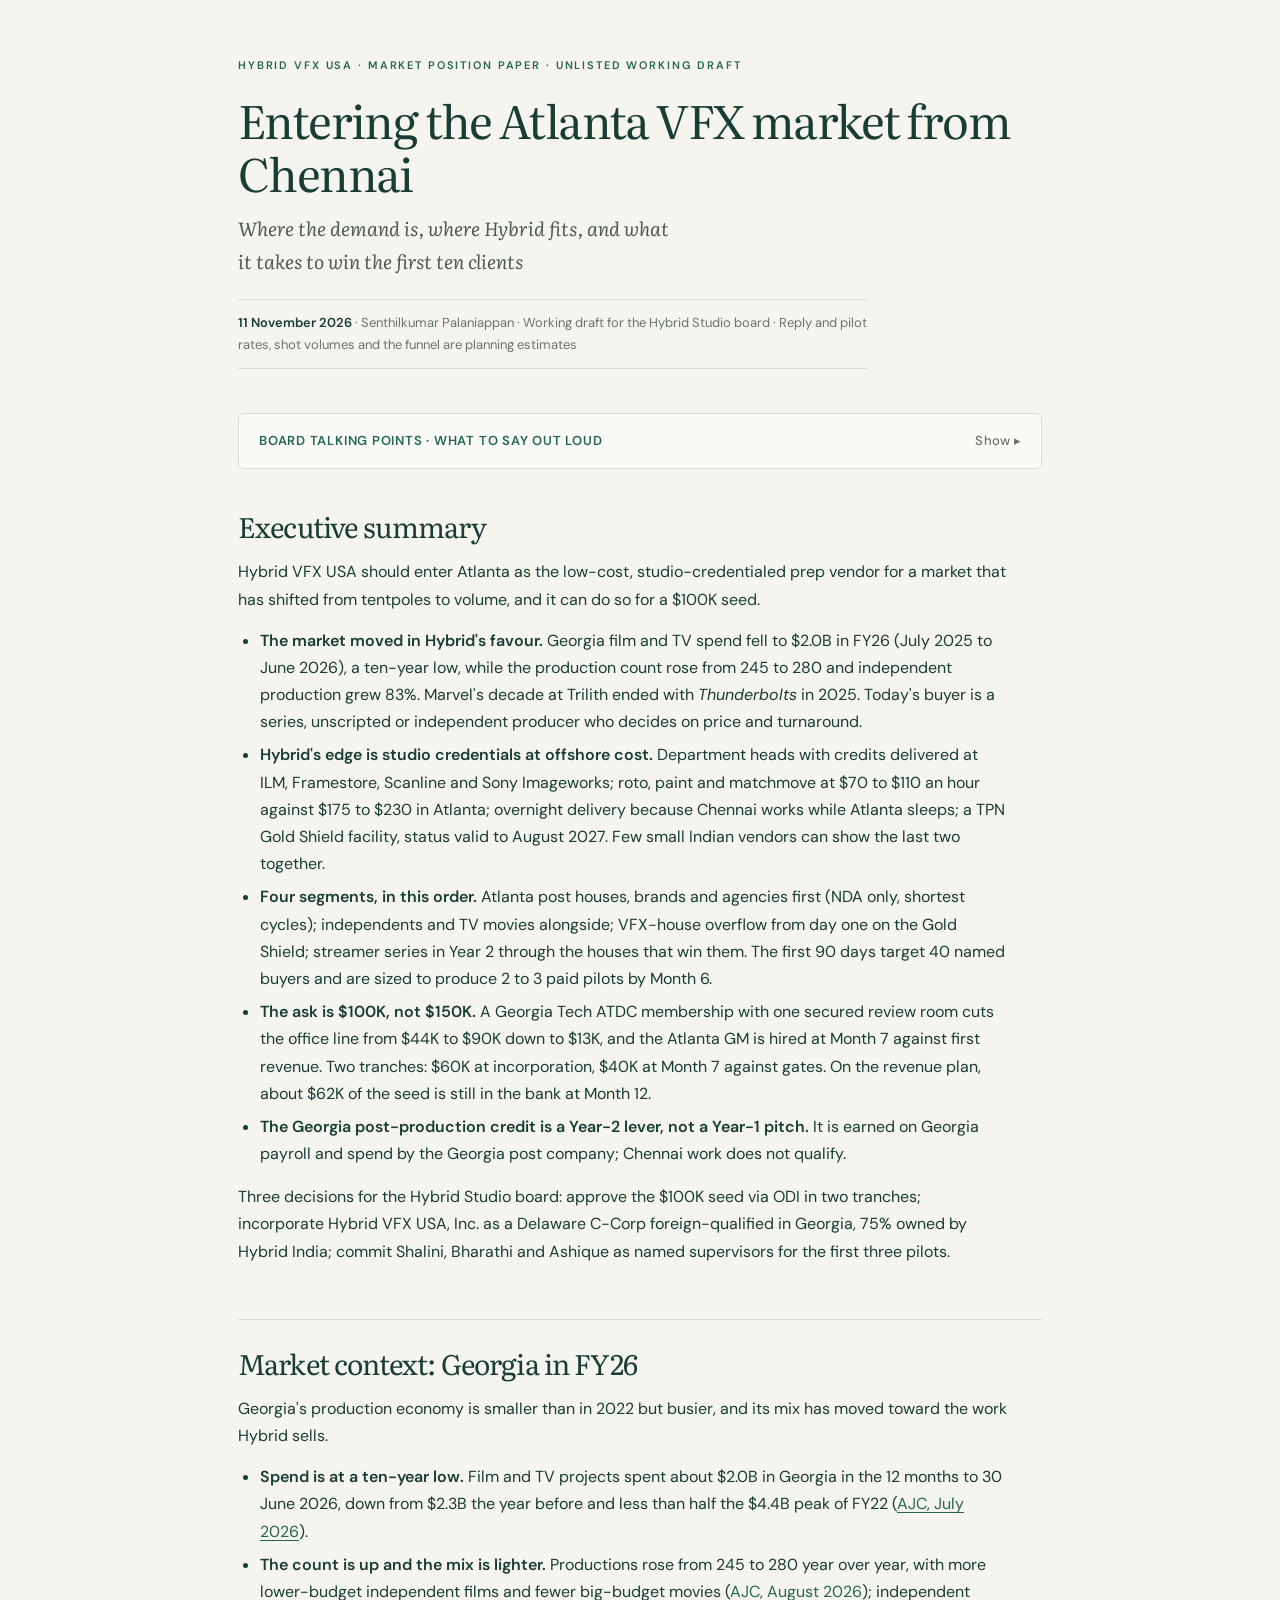
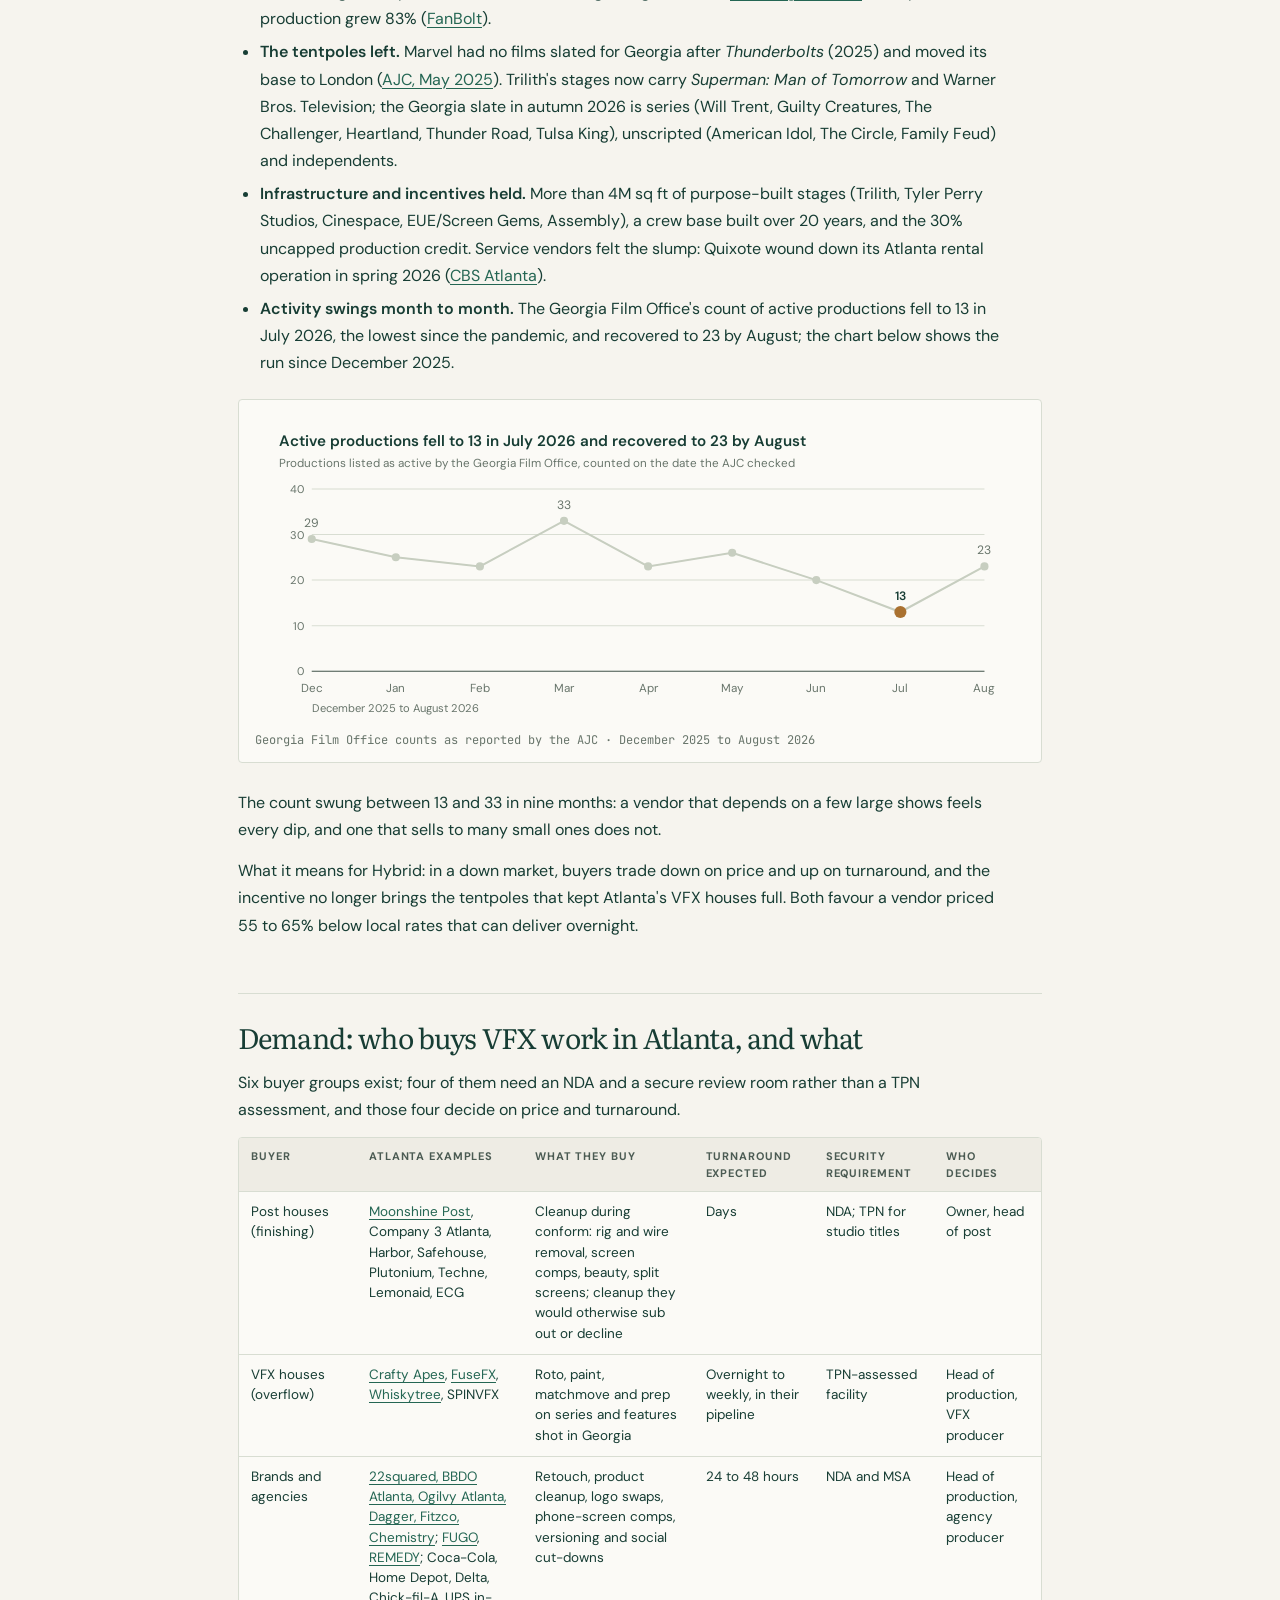
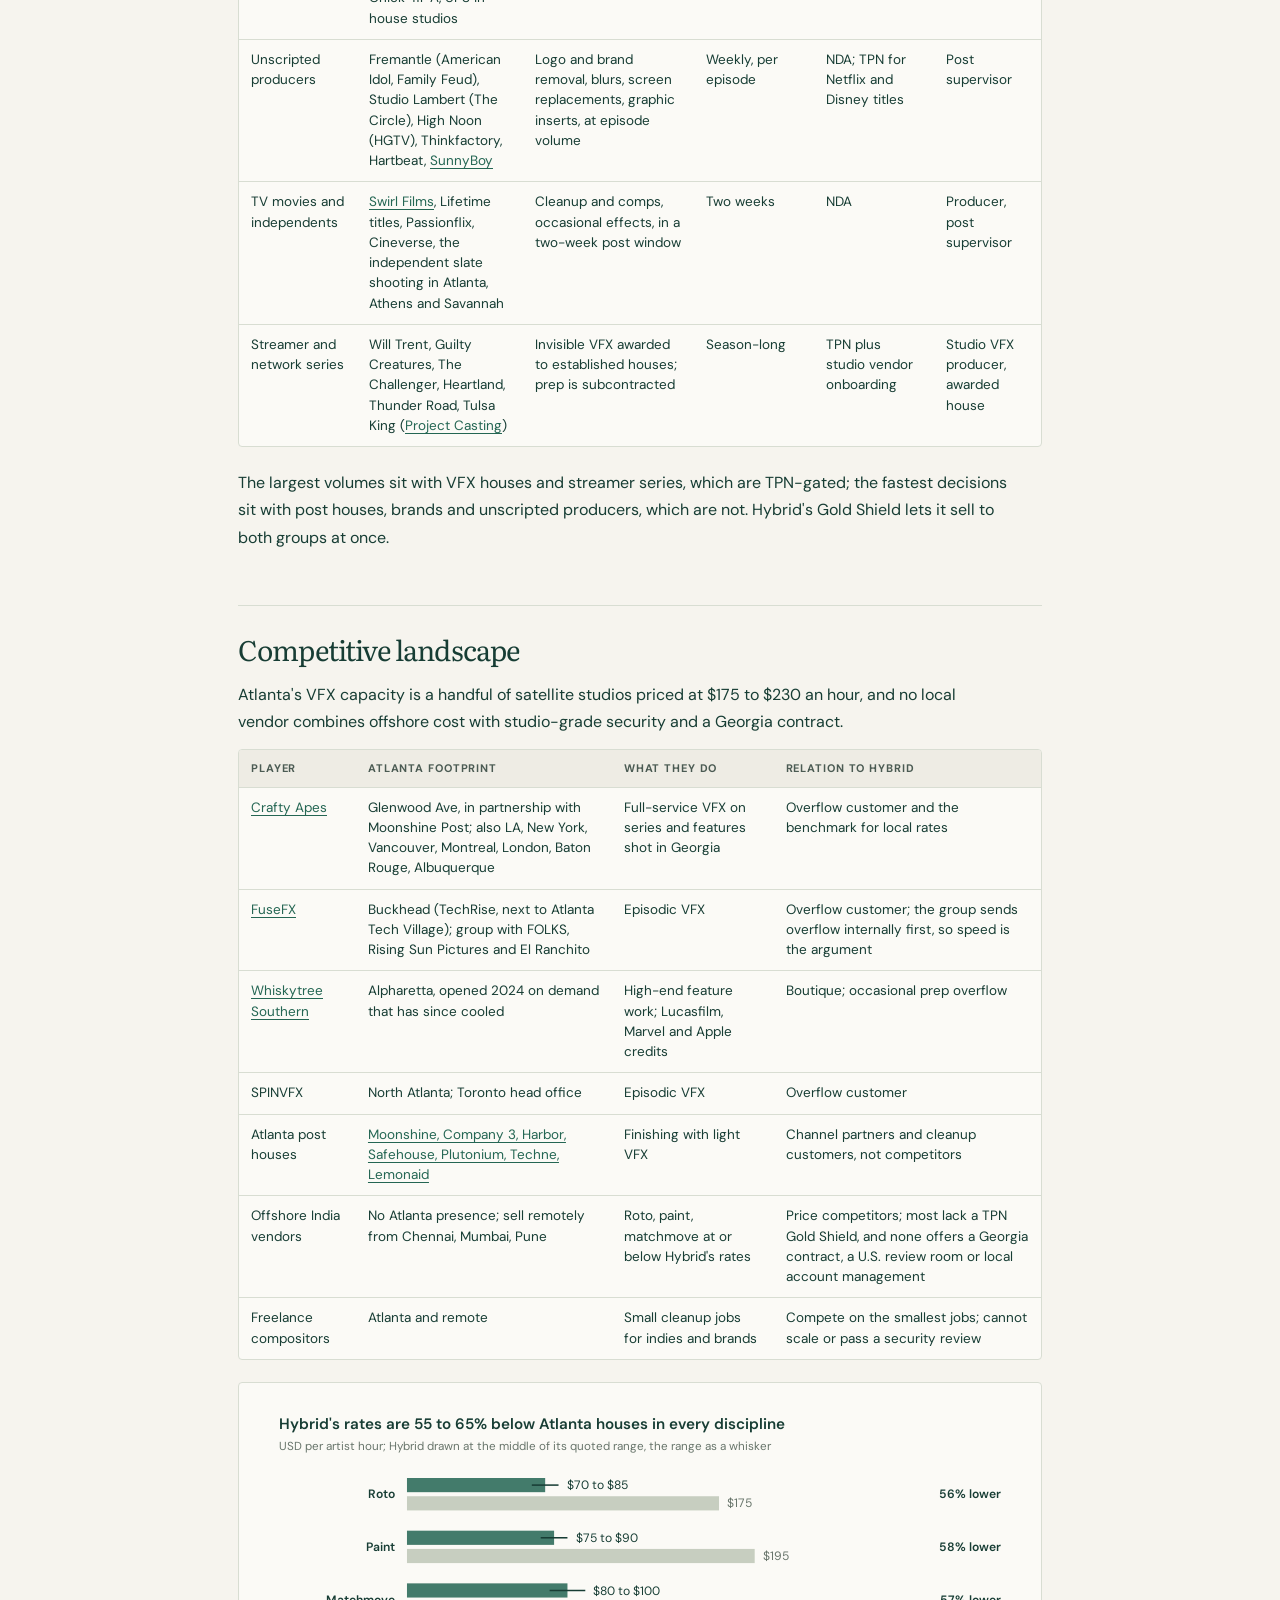
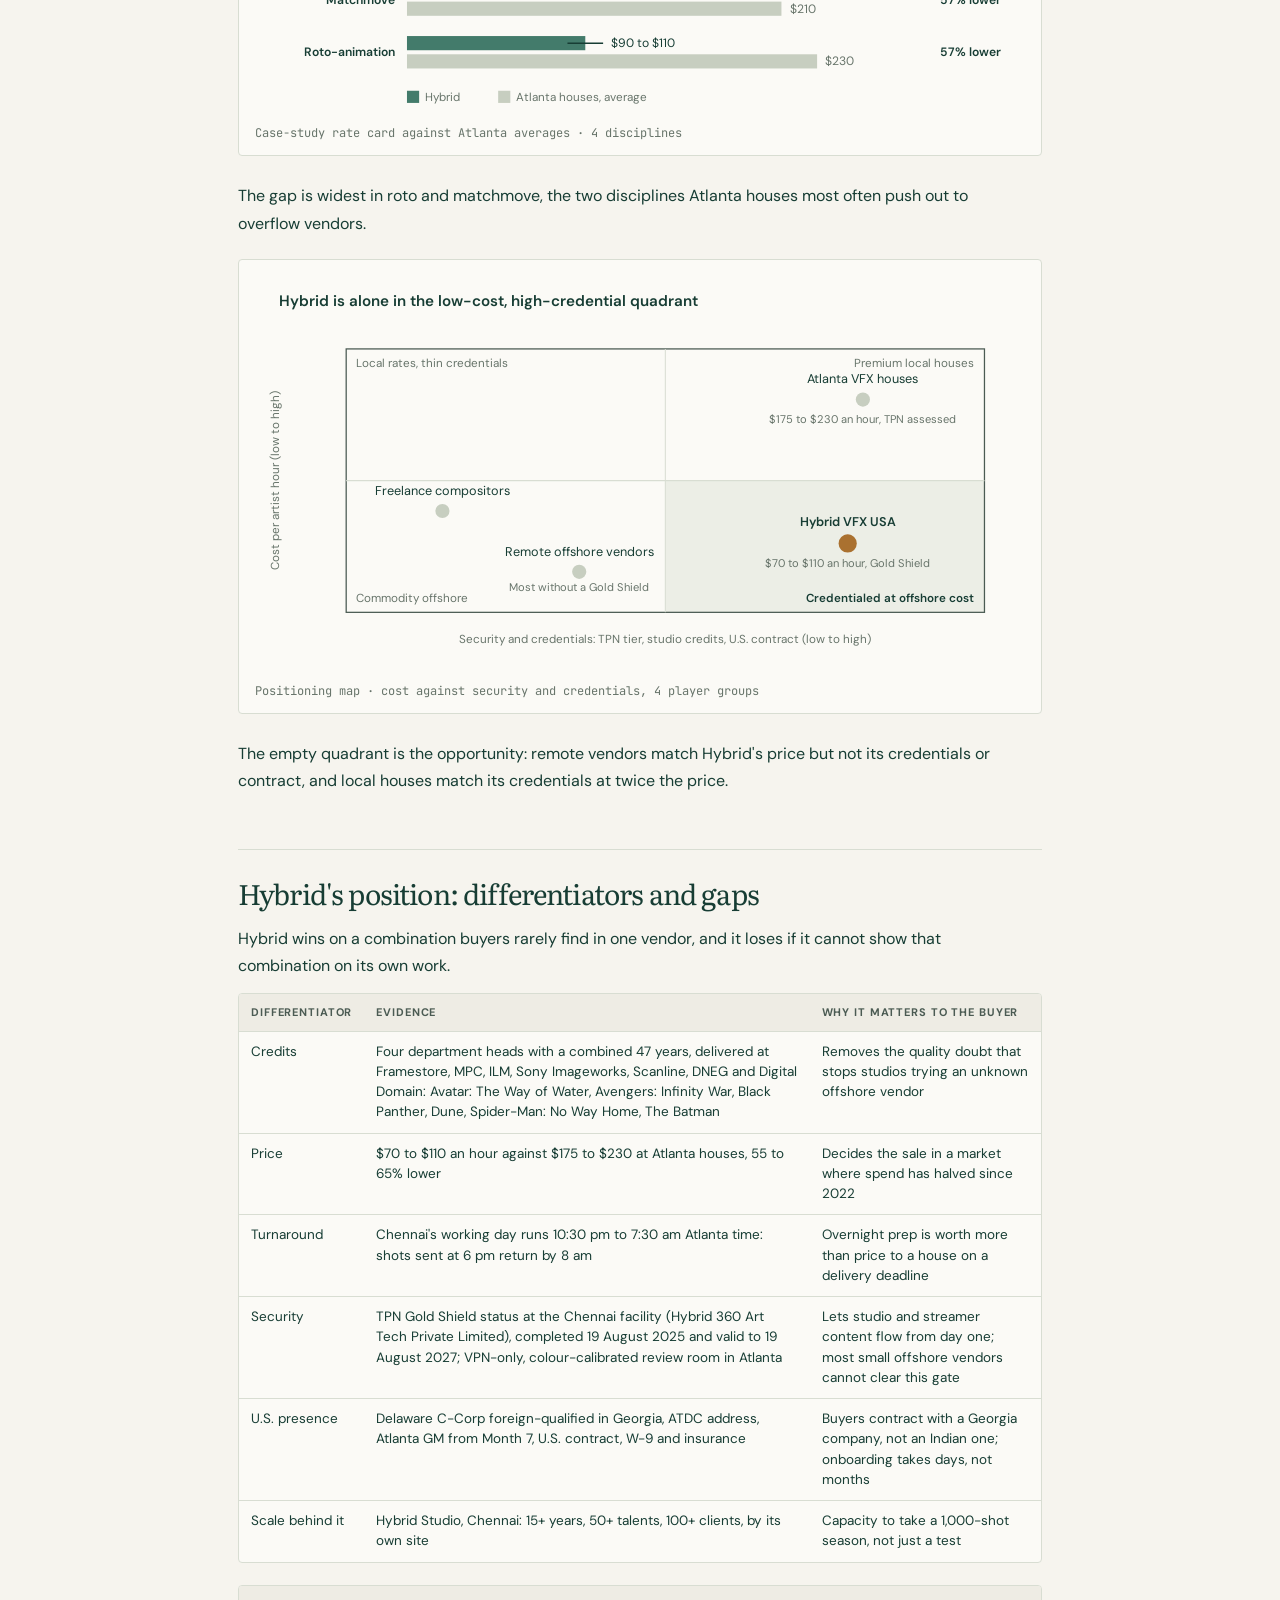
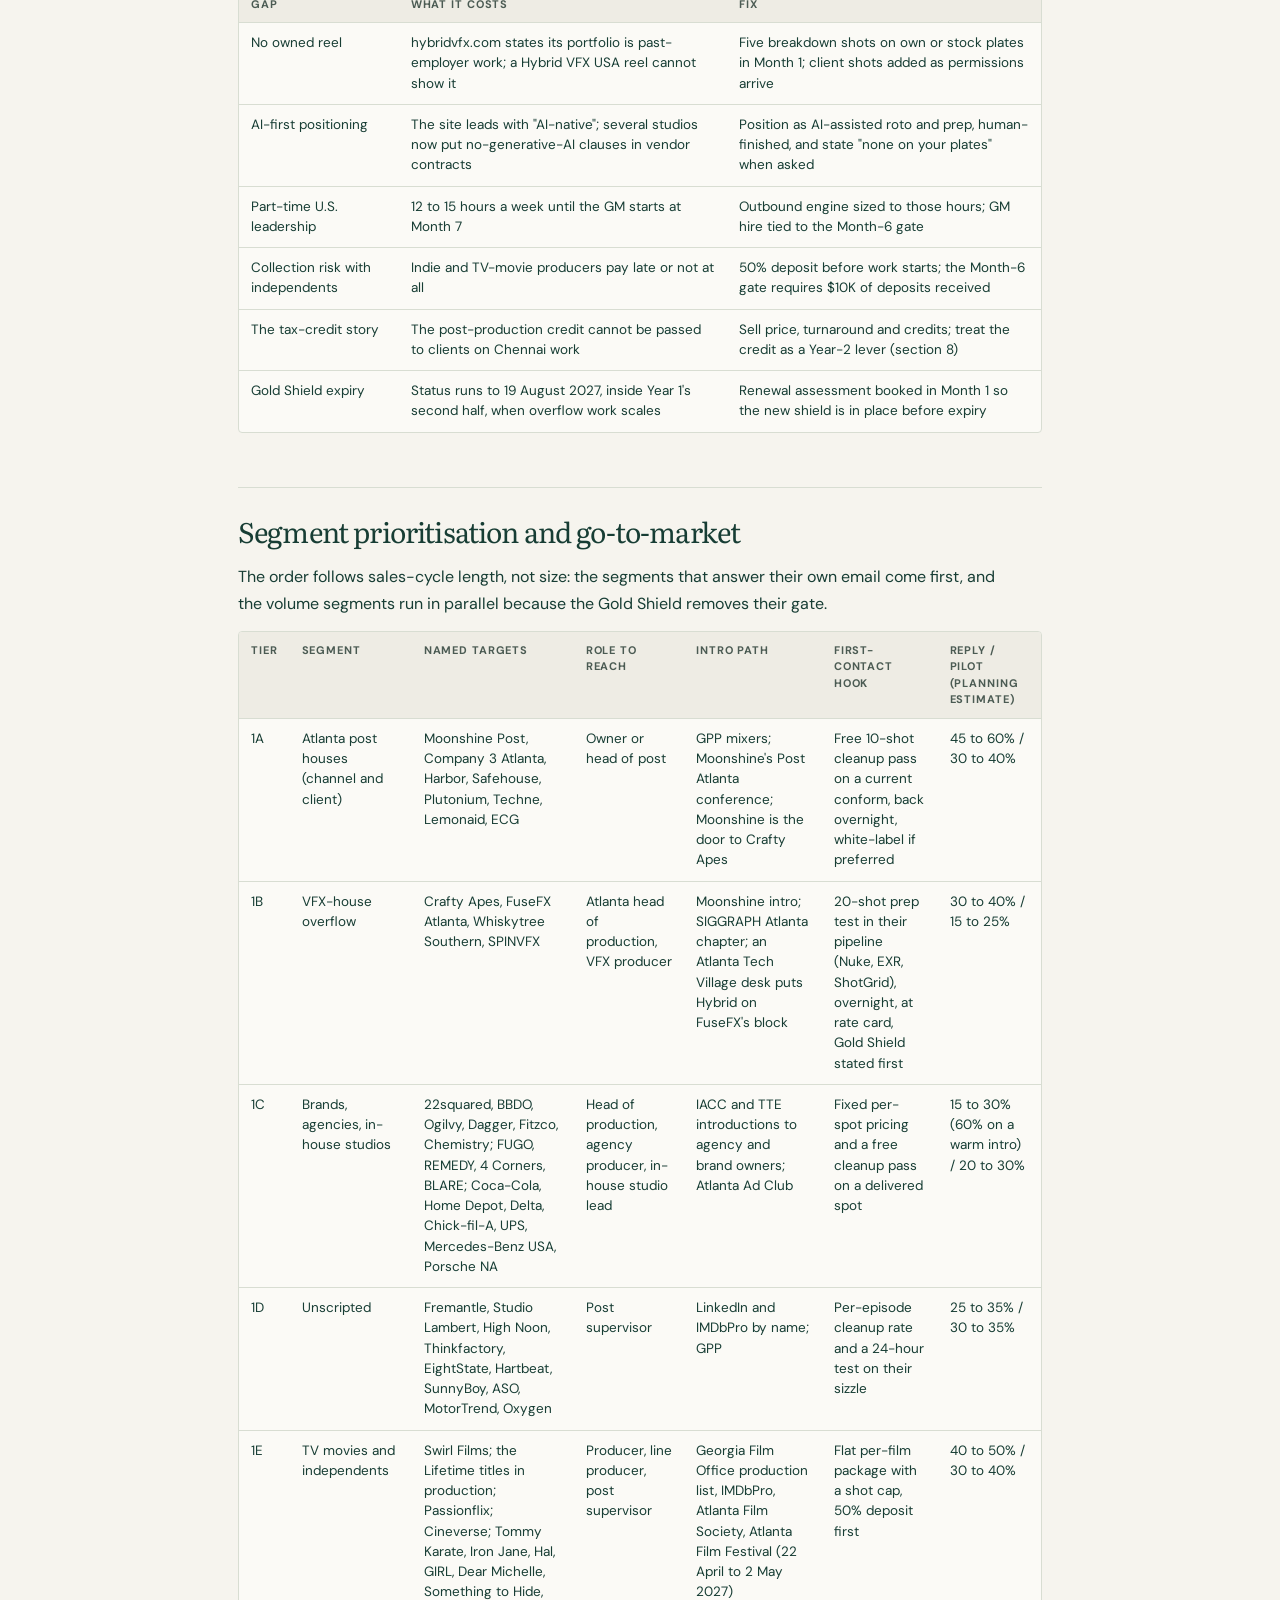
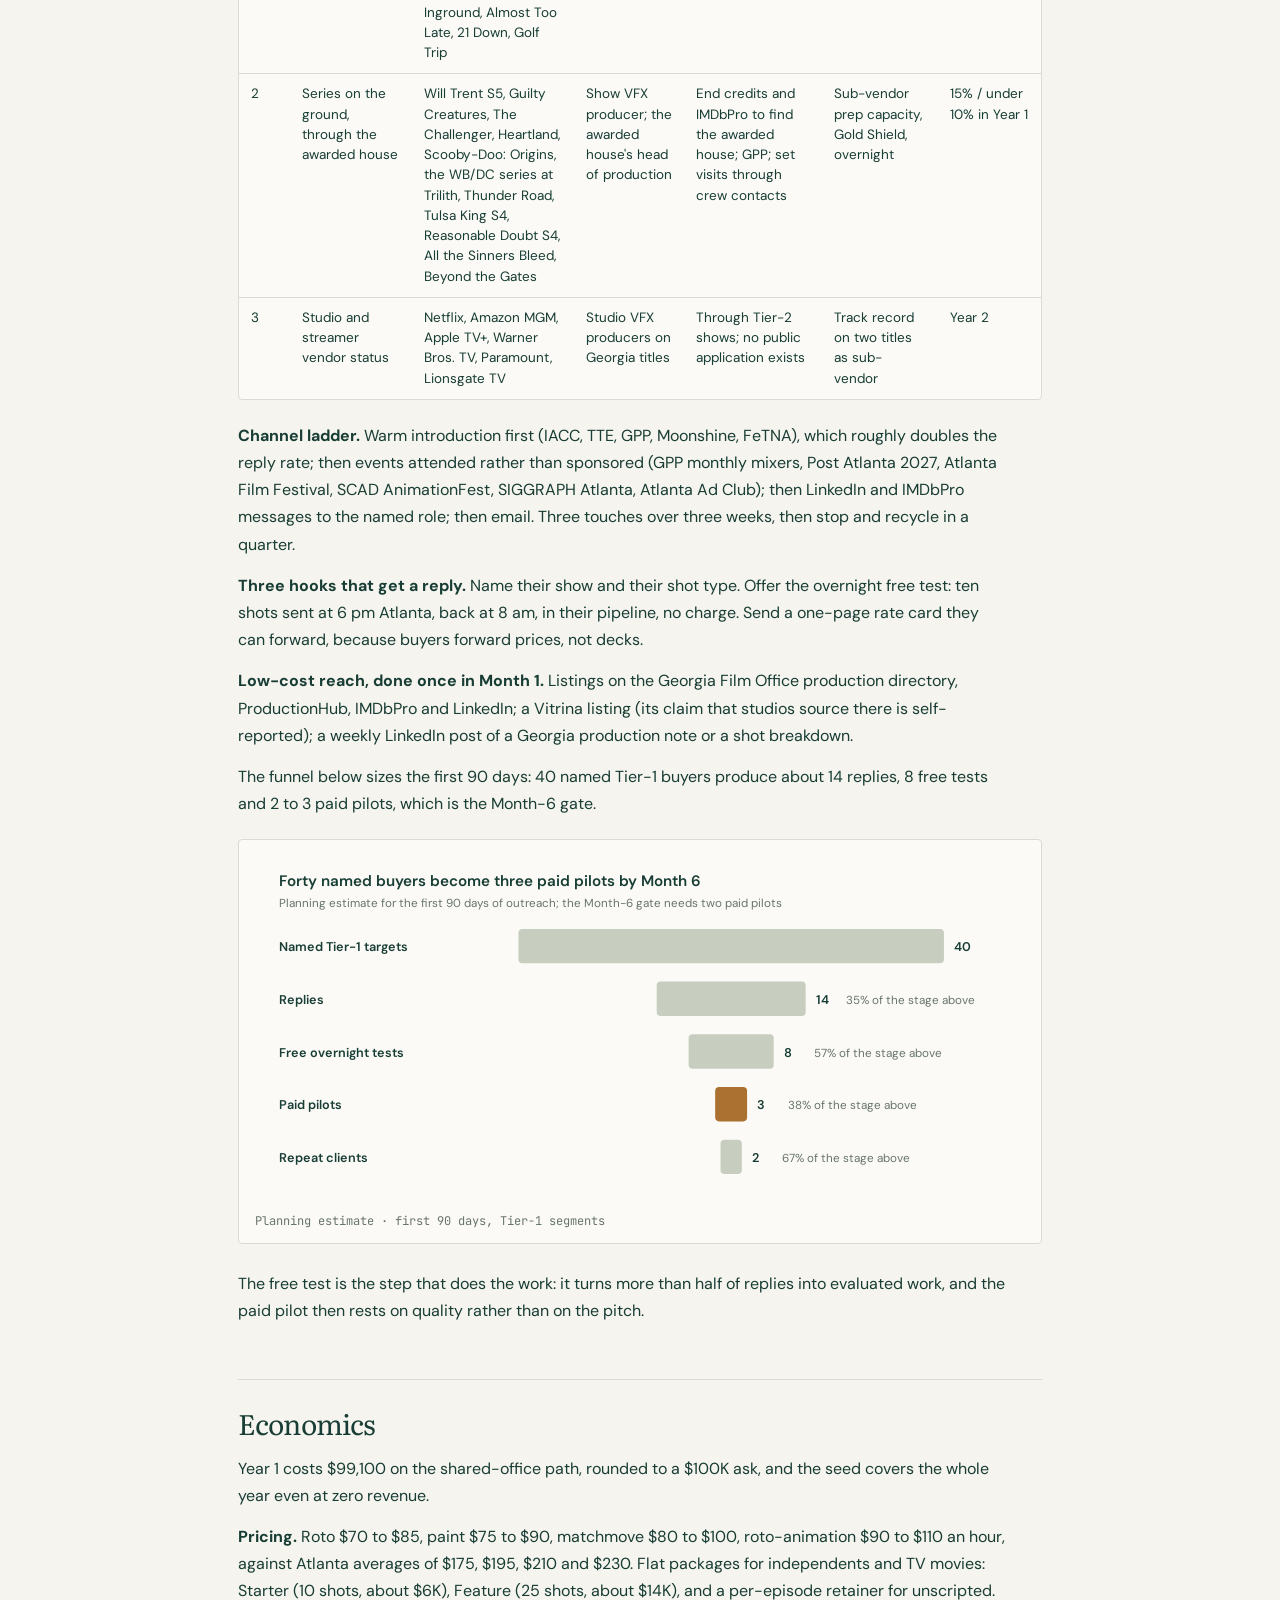
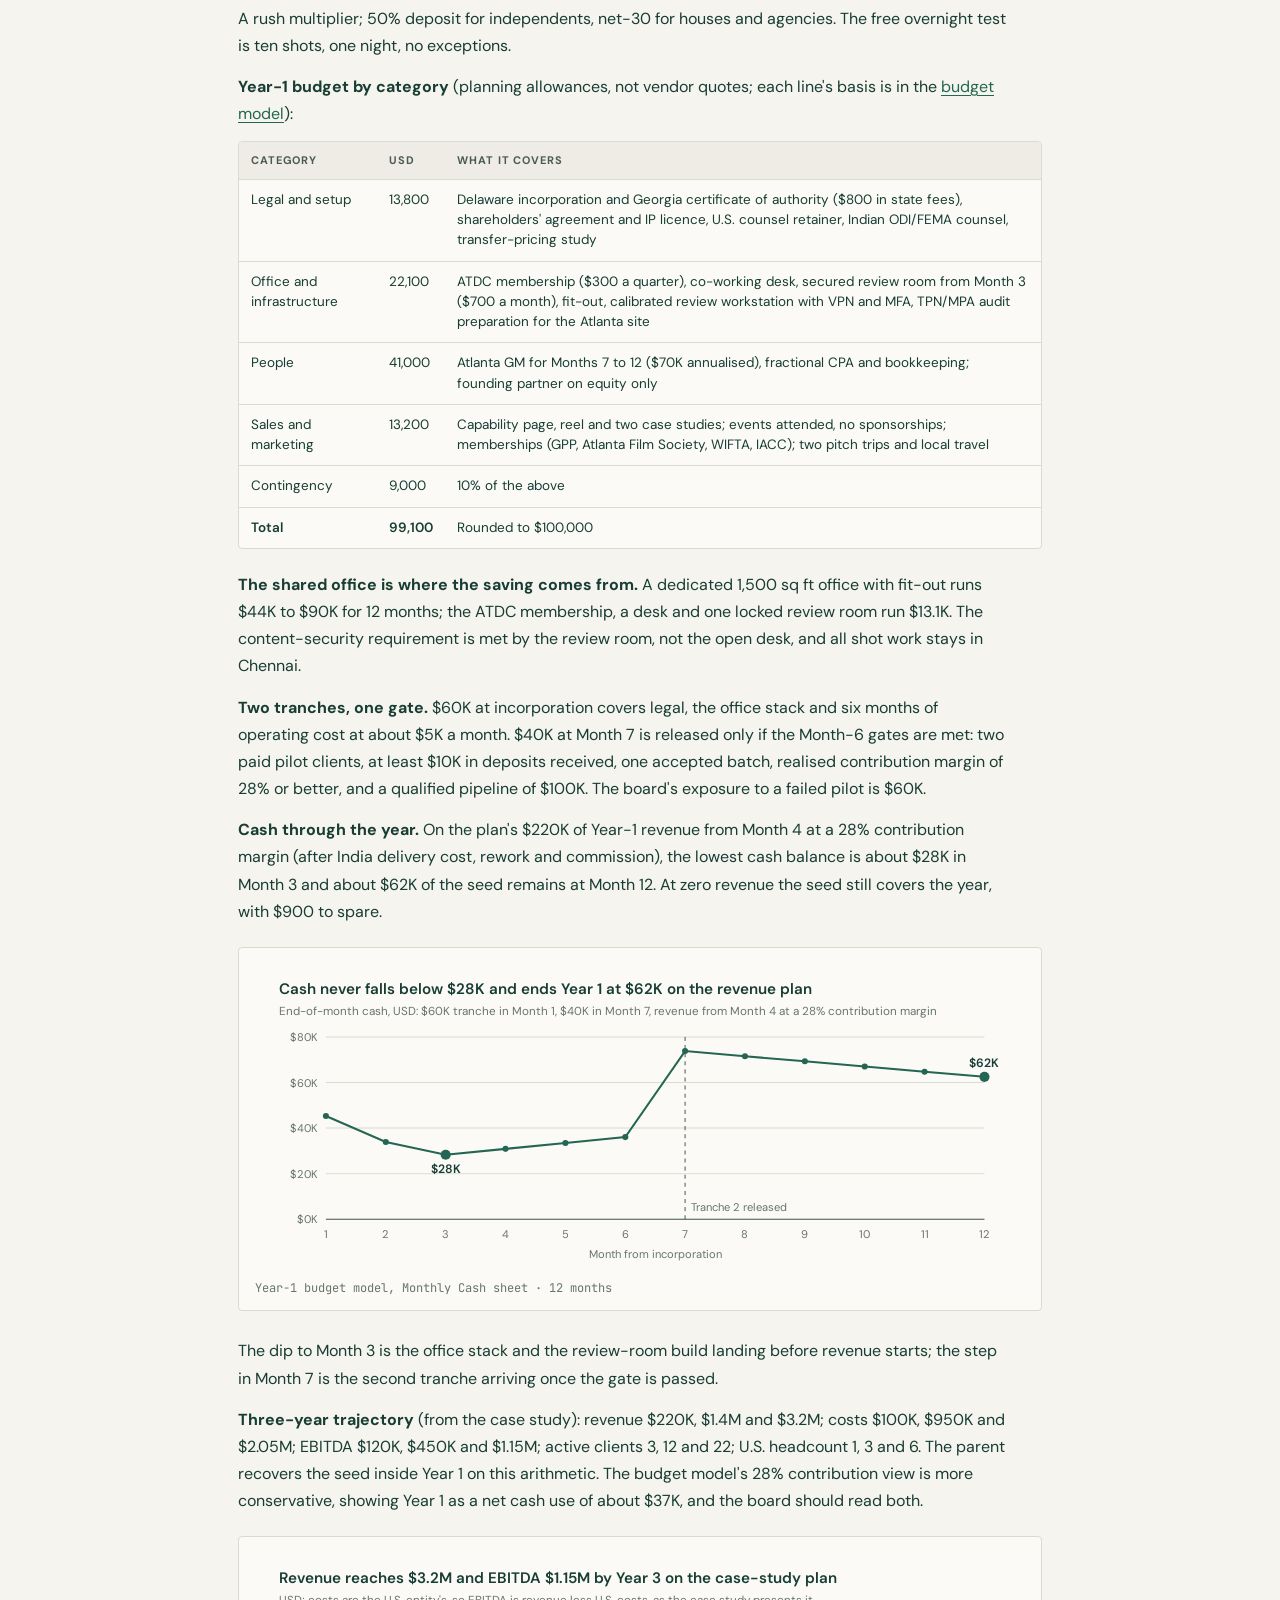
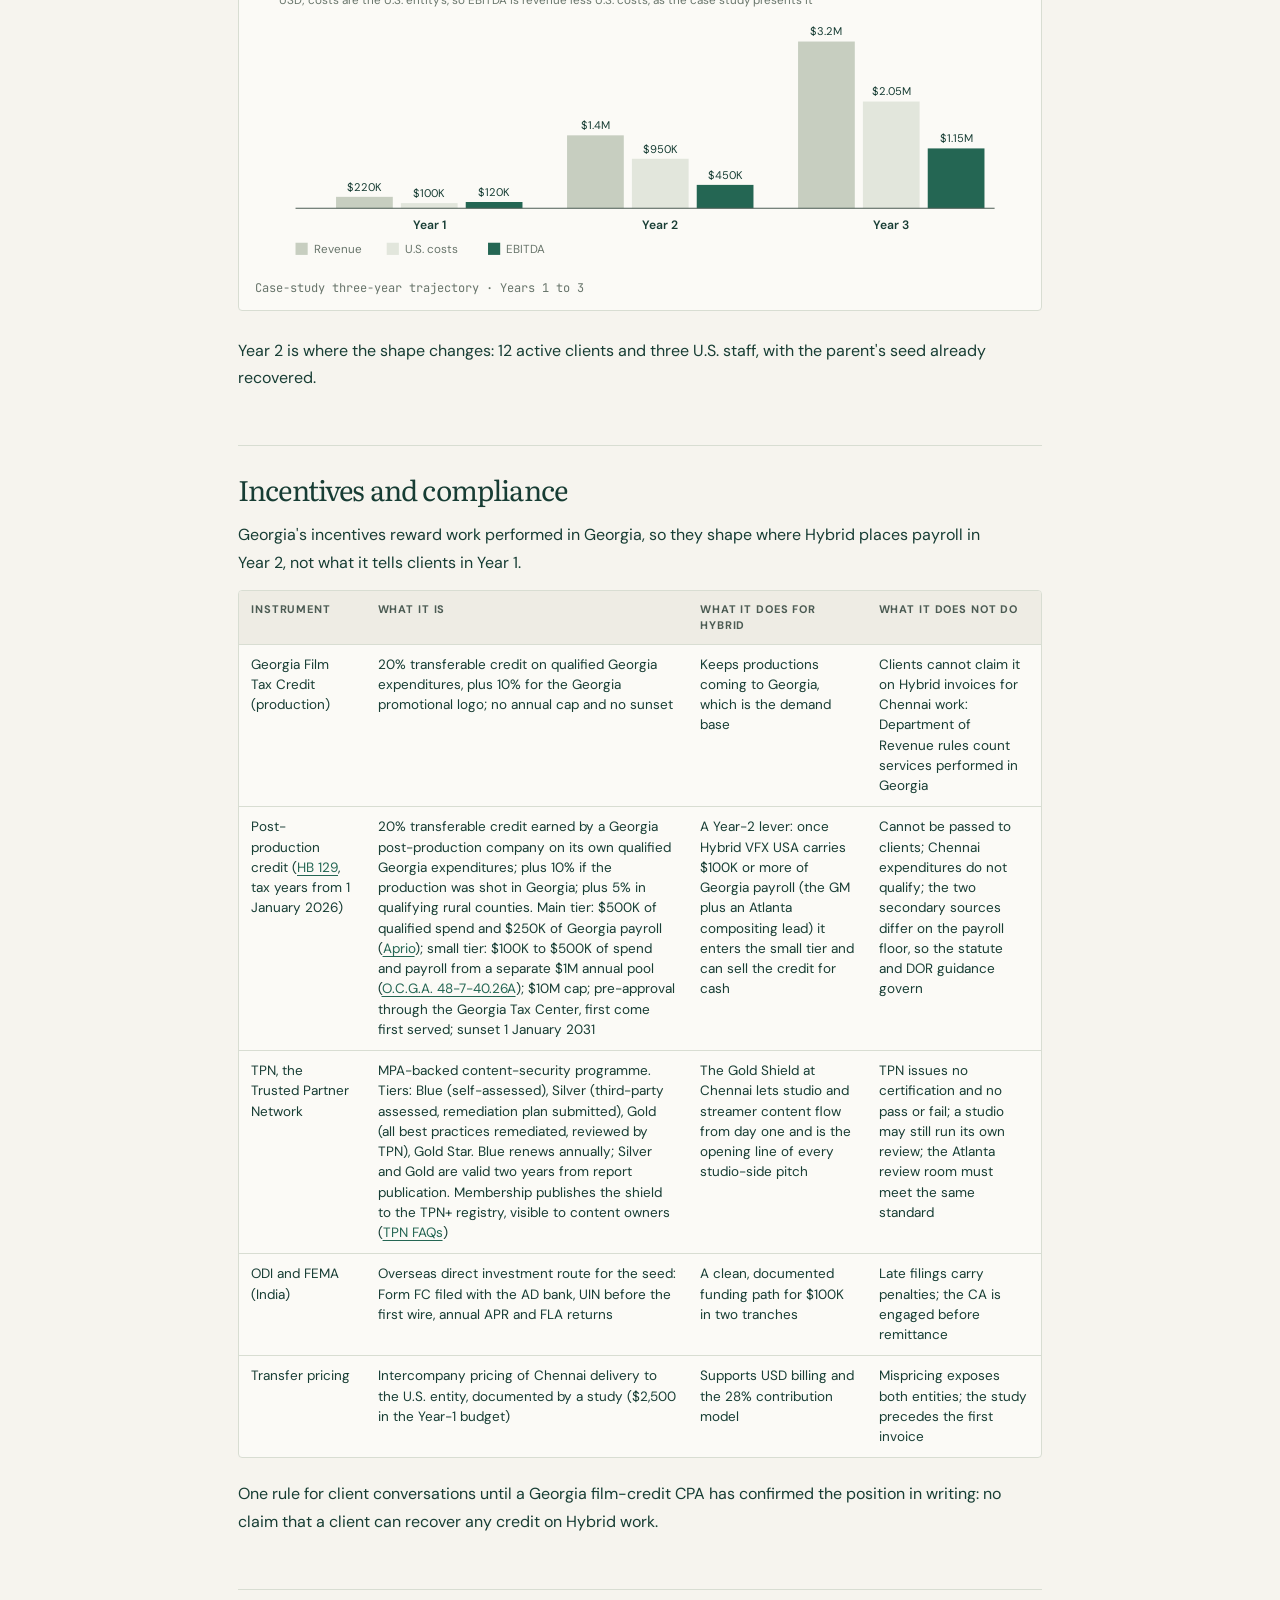
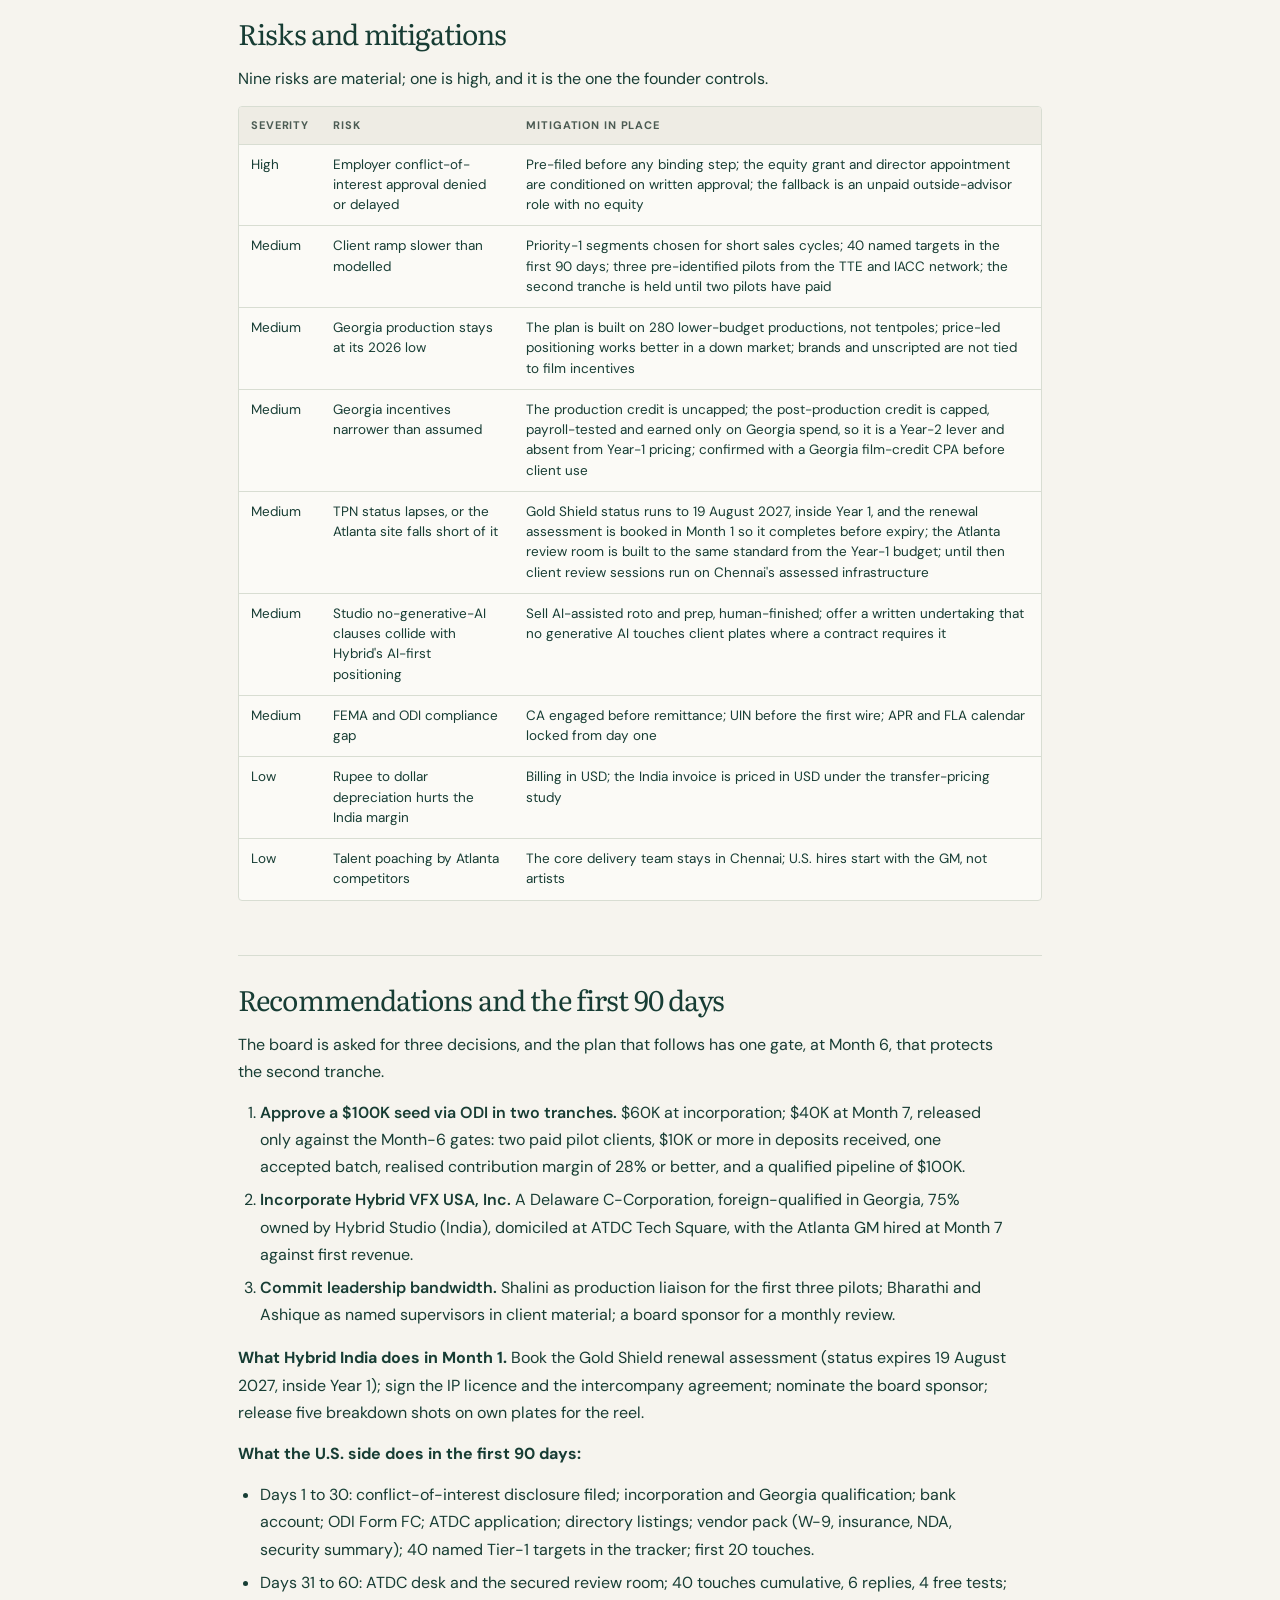
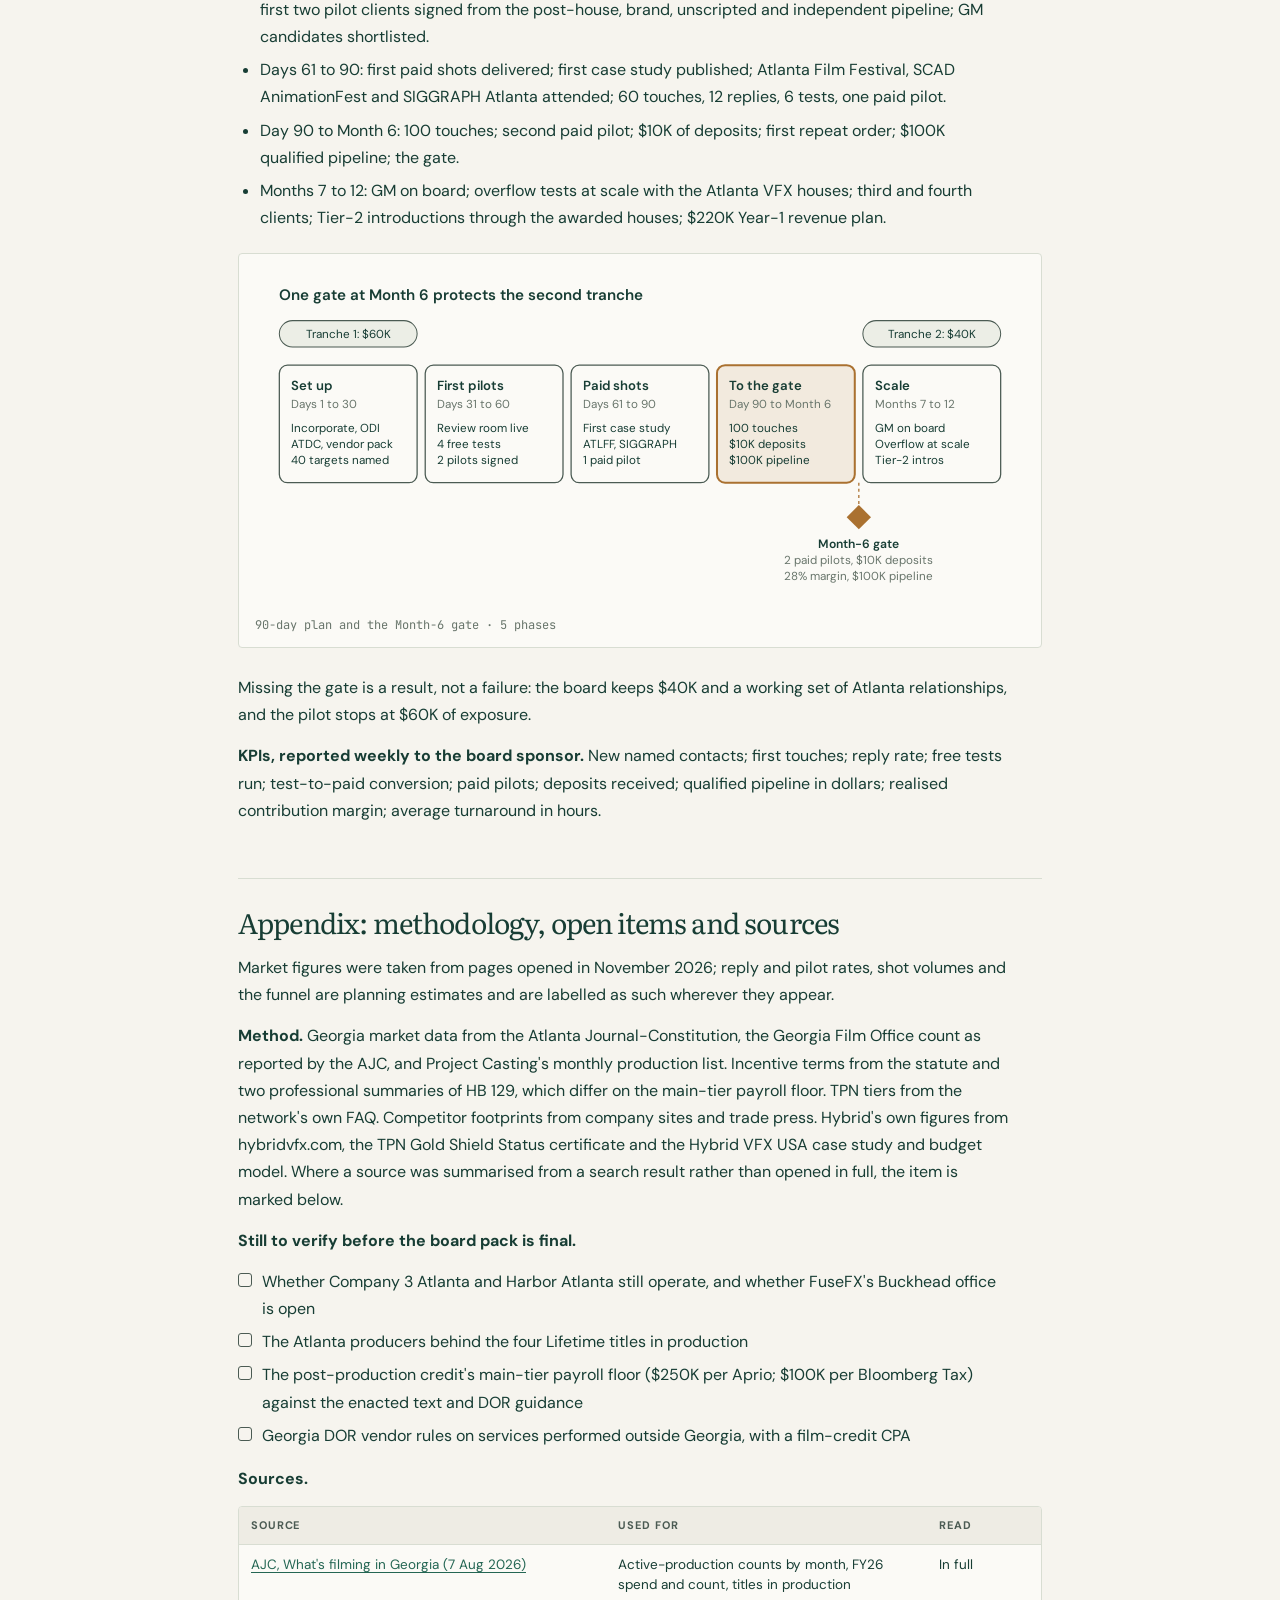
==== commit 20489ca5: "Hybrid VFX USA: collapsible board talking-points panel on the paper page Presenter notes at the top " ====
--- a/ventures/hybrid-vfx-usa-market-position.html
+++ b/ventures/hybrid-vfx-usa-market-position.html
@@ -38,7 +38,22 @@
 .ex svg{display:block;width:100%;height:auto;font-family:var(--sans)}
 .ex figcaption{font-size:12px;color:var(--mute);margin-top:8px;font-family:var(--mono)}
 .note{font-size:13px;color:var(--mute);margin-top:44px;padding-top:14px;border-top:1px solid var(--rule)}
-@media (max-width:600px){.wrap{padding:36px 18px 60px}h2{font-size:24px}table{font-size:12.5px}}
+.tp{margin:0 0 40px;border:1px solid var(--rule);border-radius:6px;background:#fbfaf6}
+.tp>summary{list-style:none;cursor:pointer;padding:16px 20px;font-family:var(--sans);font-size:13px;font-weight:600;letter-spacing:.06em;text-transform:uppercase;color:var(--teal);display:flex;align-items:center;justify-content:space-between}
+.tp>summary::-webkit-details-marker{display:none}
+.tp>summary::after{content:"Show ▸";font-weight:500;color:var(--mute);letter-spacing:.02em;text-transform:none}
+.tp[open]>summary::after{content:"Hide ▾"}
+.tp[open]>summary{border-bottom:1px solid var(--rule)}
+.tp .tpbody{padding:8px 22px 24px}
+.tp .tpnote{font-size:12.5px;color:var(--mute);margin:10px 0 18px;font-style:italic}
+.tp h4{font-family:var(--sans);font-size:12px;font-weight:700;letter-spacing:.06em;text-transform:uppercase;color:var(--ink-2);margin:22px 0 8px}
+.tp ul{list-style:none;padding-left:0;max-width:72ch}
+.tp li{position:relative;padding-left:20px;margin-bottom:10px;font-size:15px;line-height:1.6}
+.tp li::before{content:"";position:absolute;left:0;top:10px;width:7px;height:7px;background:var(--ochre);border-radius:50%}
+.tp .say{color:var(--ink)}
+.tp .cue{display:block;font-size:12px;color:var(--mute);font-family:var(--mono);margin-bottom:2px;padding-left:0}
+.tp li.cued::before{top:28px}
+@media (max-width:600px){.wrap{padding:36px 18px 60px}h2{font-size:24px}table{font-size:12.5px}.tp li{font-size:14px}}
 </style>
 </head>
 <body>
@@ -47,6 +62,45 @@
 <h1>Entering the Atlanta VFX market from Chennai</h1>
 <p class="sub">Where the demand is, where Hybrid fits, and what it takes to win the first ten clients</p>
 <p class="byline"><b>11 November 2026</b> · Senthilkumar Palaniappan · Working draft for the Hybrid Studio board · Reply and pilot rates, shot volumes and the funnel are planning estimates</p>
+<details class="tp">
+<summary>Board talking points · what to say out loud</summary>
+<div class="tpbody">
+<p class="tpnote">Presenter notes, not part of the paper. The lines to speak when you walk the Hybrid board or founders through this. The negotiating floor and concession ladder are deliberately left out — keep them in your head.</p>
+<h4>Open with the turn, not the pitch</h4>
+<ul>
+<li><span class='say'>&ldquo;Georgia spend halved since 2022 — but that's exactly why now. The tentpoles left; 280 productions and 83% more independents stayed. Those buyers choose on price and turnaround. That's us.&rdquo;</span></li><li><span class='say'>&ldquo;Marvel moved to London. The stages didn't. Superman and Warner Bros. TV shoot there now, and the whole slate traded down to the work we're built for.&rdquo;</span></li>
+</ul>
+<h4>The one-sentence position</h4>
+<ul>
+<li><span class='say'>&ldquo;We're the only vendor that's cheap and credentialed. Remote shops match our price but not our shield or our contract. Atlanta houses match our credentials at twice the price. That quadrant is empty — we own it.&rdquo;</span></li>
+</ul>
+<h4>Lead every buyer conversation with the Gold Shield</h4>
+<ul>
+<li><span class='say'>&ldquo;Hybrid 360 Art Tech holds TPN Gold Shield status through August 2027 — the third-party assessment the studios demand. Most Indian vendors our size can't show that. It's our opening line, not a footnote.&rdquo;</span></li><li class='cued'><span class='cue'>pre-empt the renewal question</span><span class='say'>&ldquo;Expiry lands inside Year 1, so the renewal is a Month-1 booking, not a 2027 worry.&rdquo;</span></li>
+</ul>
+<h4>The money, framed as the parent's return</h4>
+<ul>
+<li><span class='say'>&ldquo;For $100K — not $150K — you reach a $2.8B market. $60K at incorporation, $40K only after two pilots have paid. Your exposure to a failed pilot is $60K.&rdquo;</span></li><li><span class='say'>&ldquo;We never dip below $28K cash, and $62K of your seed is still in the bank at Month 12. At zero revenue the seed still covers the whole year.&rdquo;</span></li>
+</ul>
+<h4>Not a vanity office</h4>
+<ul>
+<li><span class='say'>&ldquo;ATDC at Georgia Tech, one locked review room — $13K, not a $44–90K lease. Same security, Georgia address, Tech-affiliated credibility.&rdquo;</span></li><li><span class='say'>&ldquo;The GM is hired at Month 7, against first revenue — not before it. I carry months one through six on evenings and weekends, no salary, clean conflict-of-interest position.&rdquo;</span></li>
+</ul>
+<h4>Disarm the objection before they raise it</h4>
+<ul>
+<li><span class='say'>&ldquo;The post-production tax credit is real but it's a Year-2 lever — earned on Georgia payroll. I will not promise clients a credit on Chennai work until a Georgia CPA signs off. We sell on price and turnaround.&rdquo;</span></li><li><span class='say'>&ldquo;One risk is high and it's mine: my employer's conflict-of-interest approval. Nothing binds until that letter is in hand.&rdquo;</span></li>
+</ul>
+<h4>The hook that actually wins the first client</h4>
+<ul>
+<li><span class='say'>&ldquo;Send me ten shots at 6pm Atlanta. They're back by 8am, in your pipeline, free. Chennai works while Atlanta sleeps. That overnight test is worth more than any deck.&rdquo;</span></li>
+</ul>
+<h4>Close on the ask</h4>
+<ul>
+<li><span class='say'>&ldquo;Three decisions: approve the seed in two tranches, incorporate the Delaware C-Corp 75/25, and name Shalini, Bharathi and Ashique on the first three pilots.&rdquo;</span></li><li><span class='say'>&ldquo;Forty targets in ninety days gets us to two paid pilots by Month 6 — and if it doesn't, we stop at $60K.&rdquo;</span></li>
+</ul>
+</div>
+</details>
+
 <h2>Executive summary</h2>
 <p>Hybrid VFX USA should enter Atlanta as the low-cost, studio-credentialed prep vendor for a market that has shifted from tentpoles to volume, and it can do so for a $100K seed.</p>
 <ul><li><b>The market moved in Hybrid's favour.</b> Georgia film and TV spend fell to $2.0B in FY26 (July 2025 to June 2026), a ten-year low, while the production count rose from 245 to 280 and independent production grew 83%. Marvel's decade at Trilith ended with <i>Thunderbolts</i> in 2025. Today's buyer is a series, unscripted or independent producer who decides on price and turnaround.</li><li><b>Hybrid's edge is studio credentials at offshore cost.</b> Department heads with credits delivered at ILM, Framestore, Scanline and Sony Imageworks; roto, paint and matchmove at $70 to $110 an hour against $175 to $230 in Atlanta; overnight delivery because Chennai works while Atlanta sleeps; a TPN Gold Shield facility, status valid to August 2027. Few small Indian vendors can show the last two together.</li><li><b>Four segments, in this order.</b> Atlanta post houses, brands and agencies first (NDA only, shortest cycles); independents and TV movies alongside; VFX-house overflow from day one on the Gold Shield; streamer series in Year 2 through the houses that win them. The first 90 days target 40 named buyers and are sized to produce 2 to 3 paid pilots by Month 6.</li><li><b>The ask is $100K, not $150K.</b> A Georgia Tech ATDC membership with one secured review room cuts the office line from $44K to $90K down to $13K, and the Atlanta GM is hired at Month 7 against first revenue. Two tranches: $60K at incorporation, $40K at Month 7 against gates. On the revenue plan, about $62K of the seed is still in the bank at Month 12.</li><li><b>The Georgia post-production credit is a Year-2 lever, not a Year-1 pitch.</b> It is earned on Georgia payroll and spend by the Georgia post company; Chennai work does not qualify.</li></ul>
